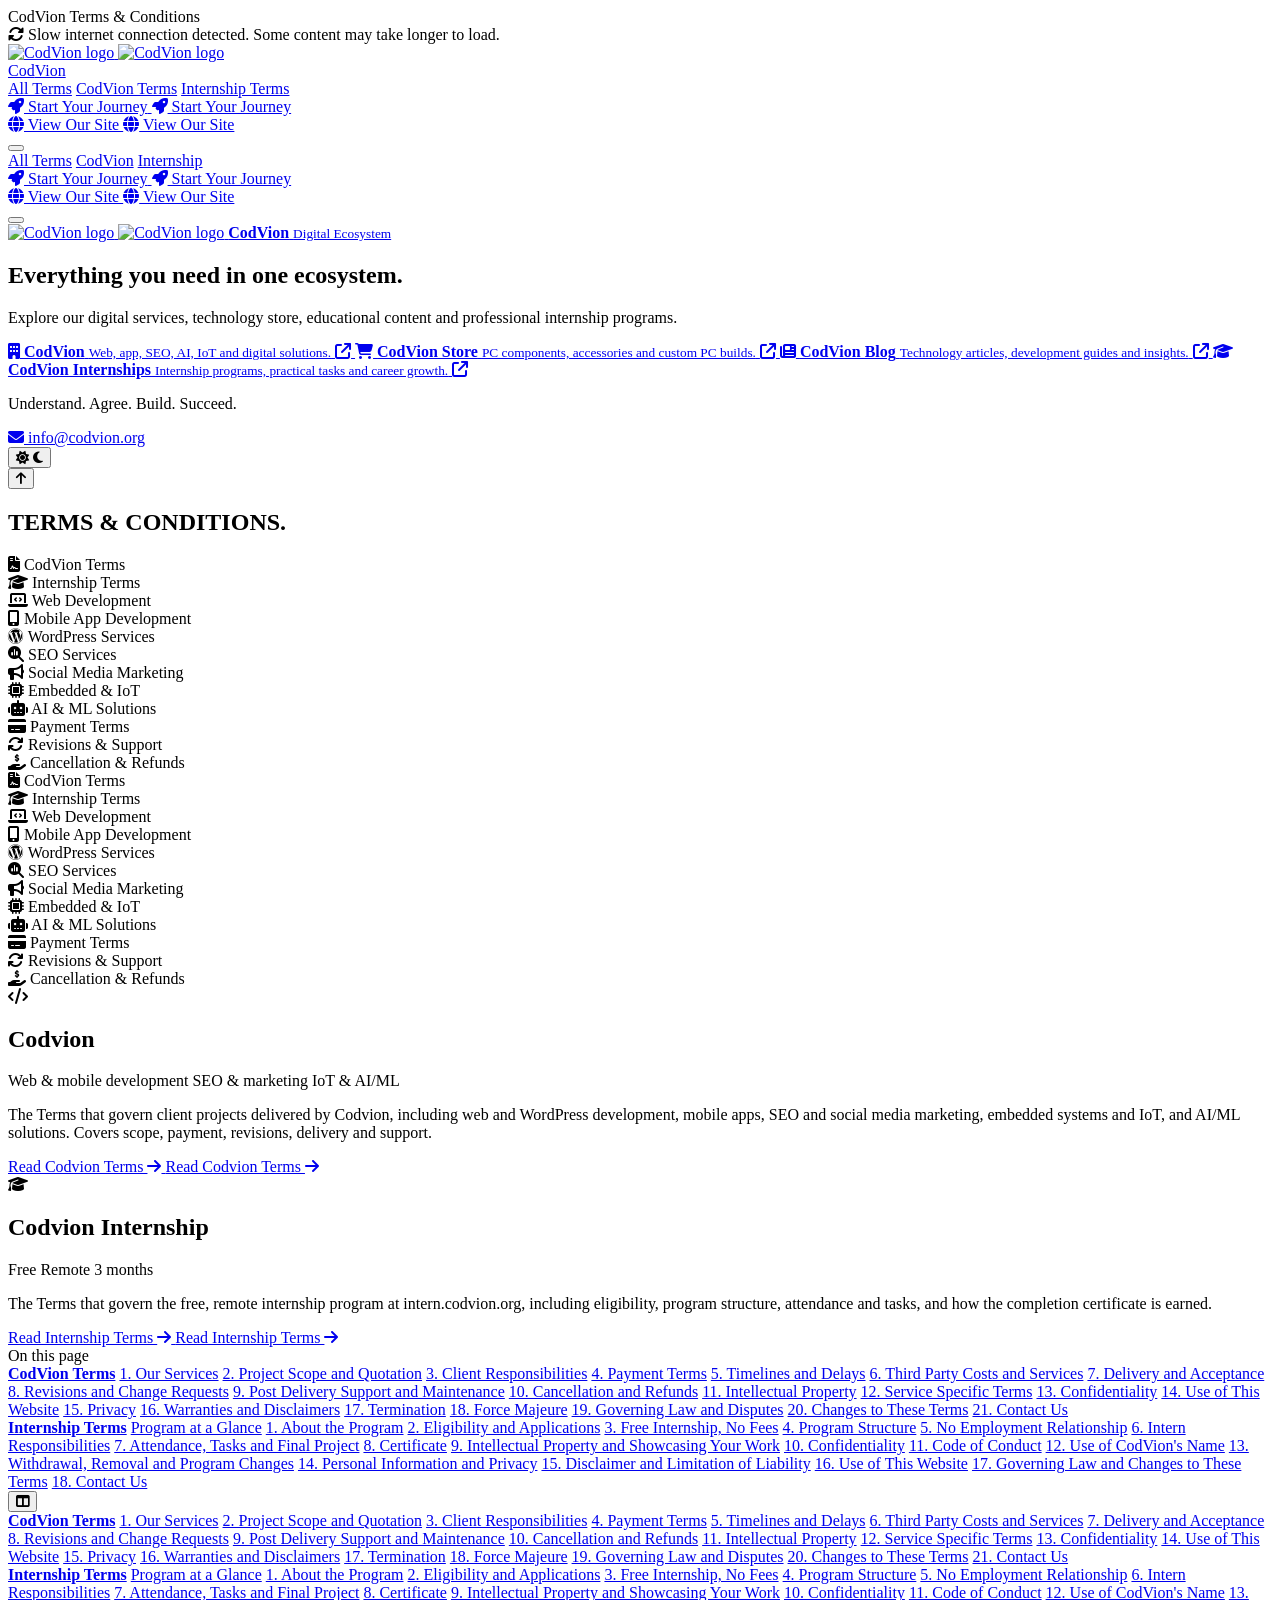
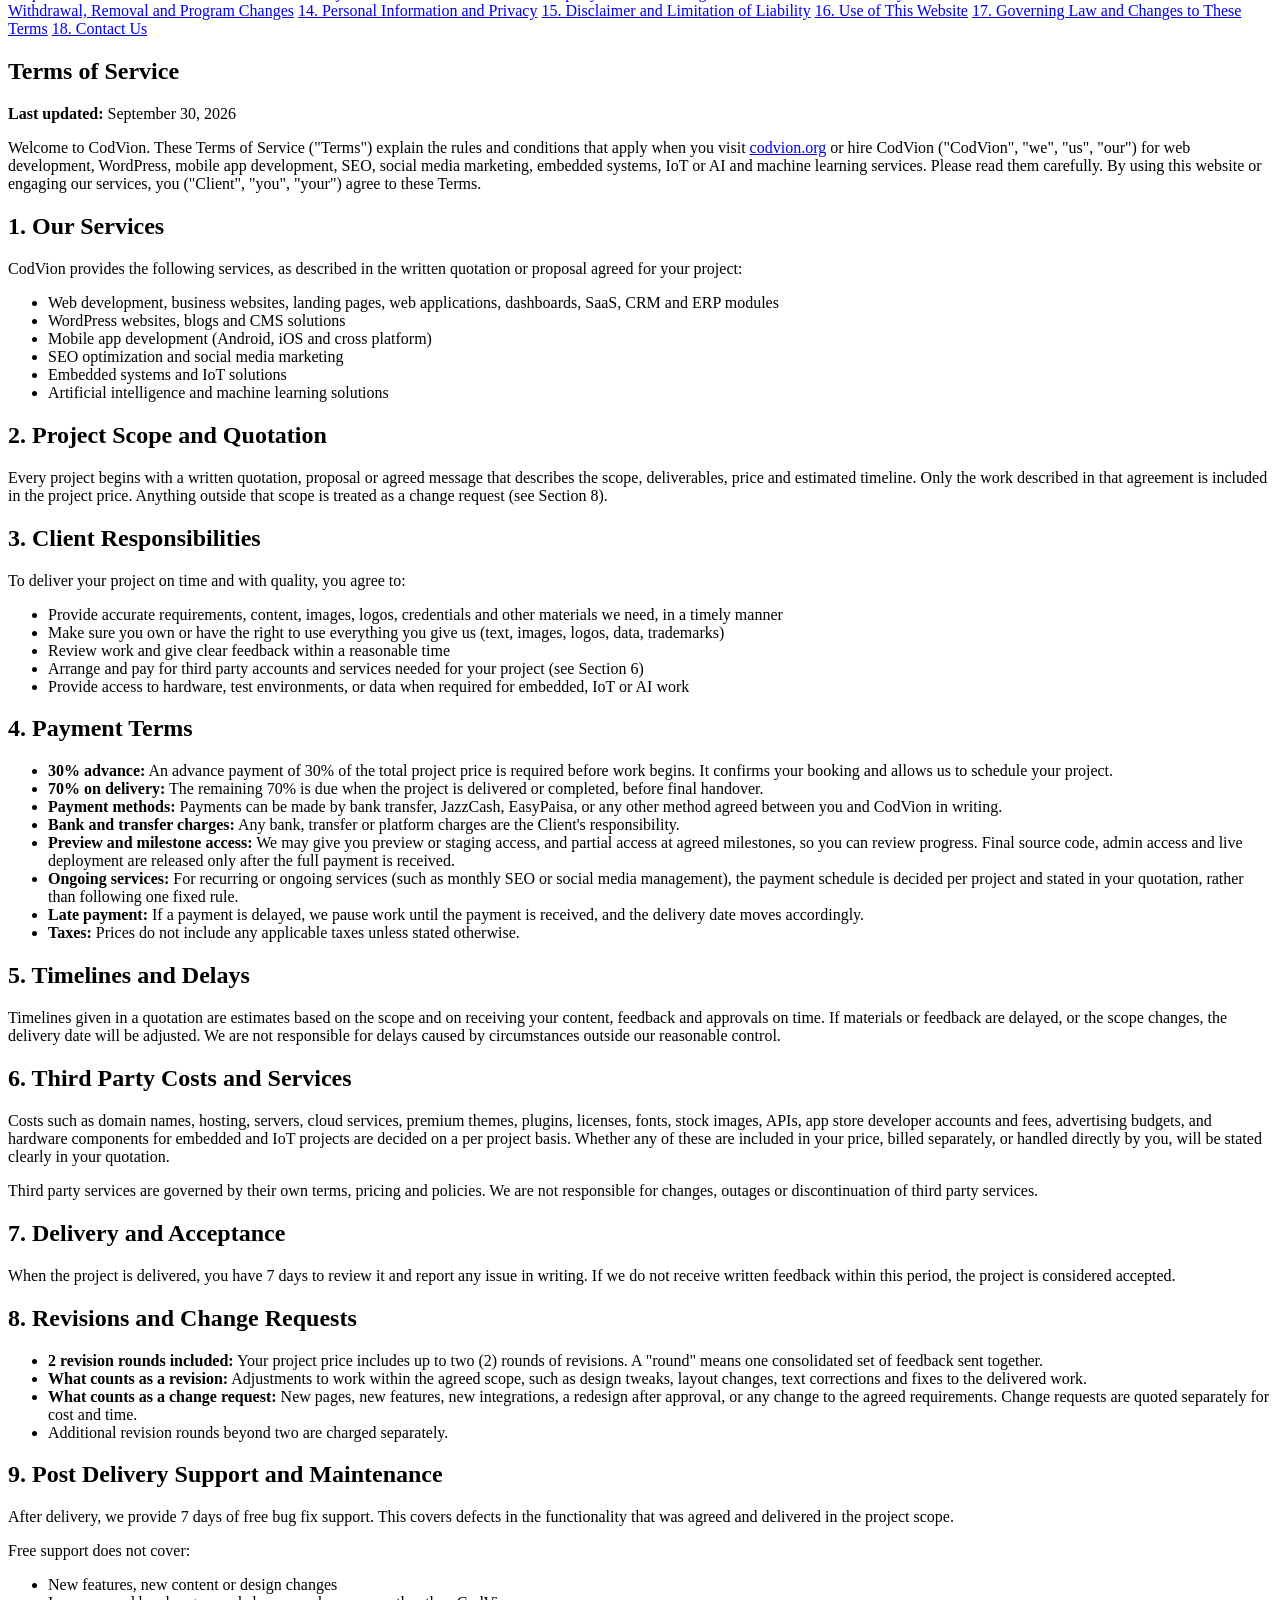
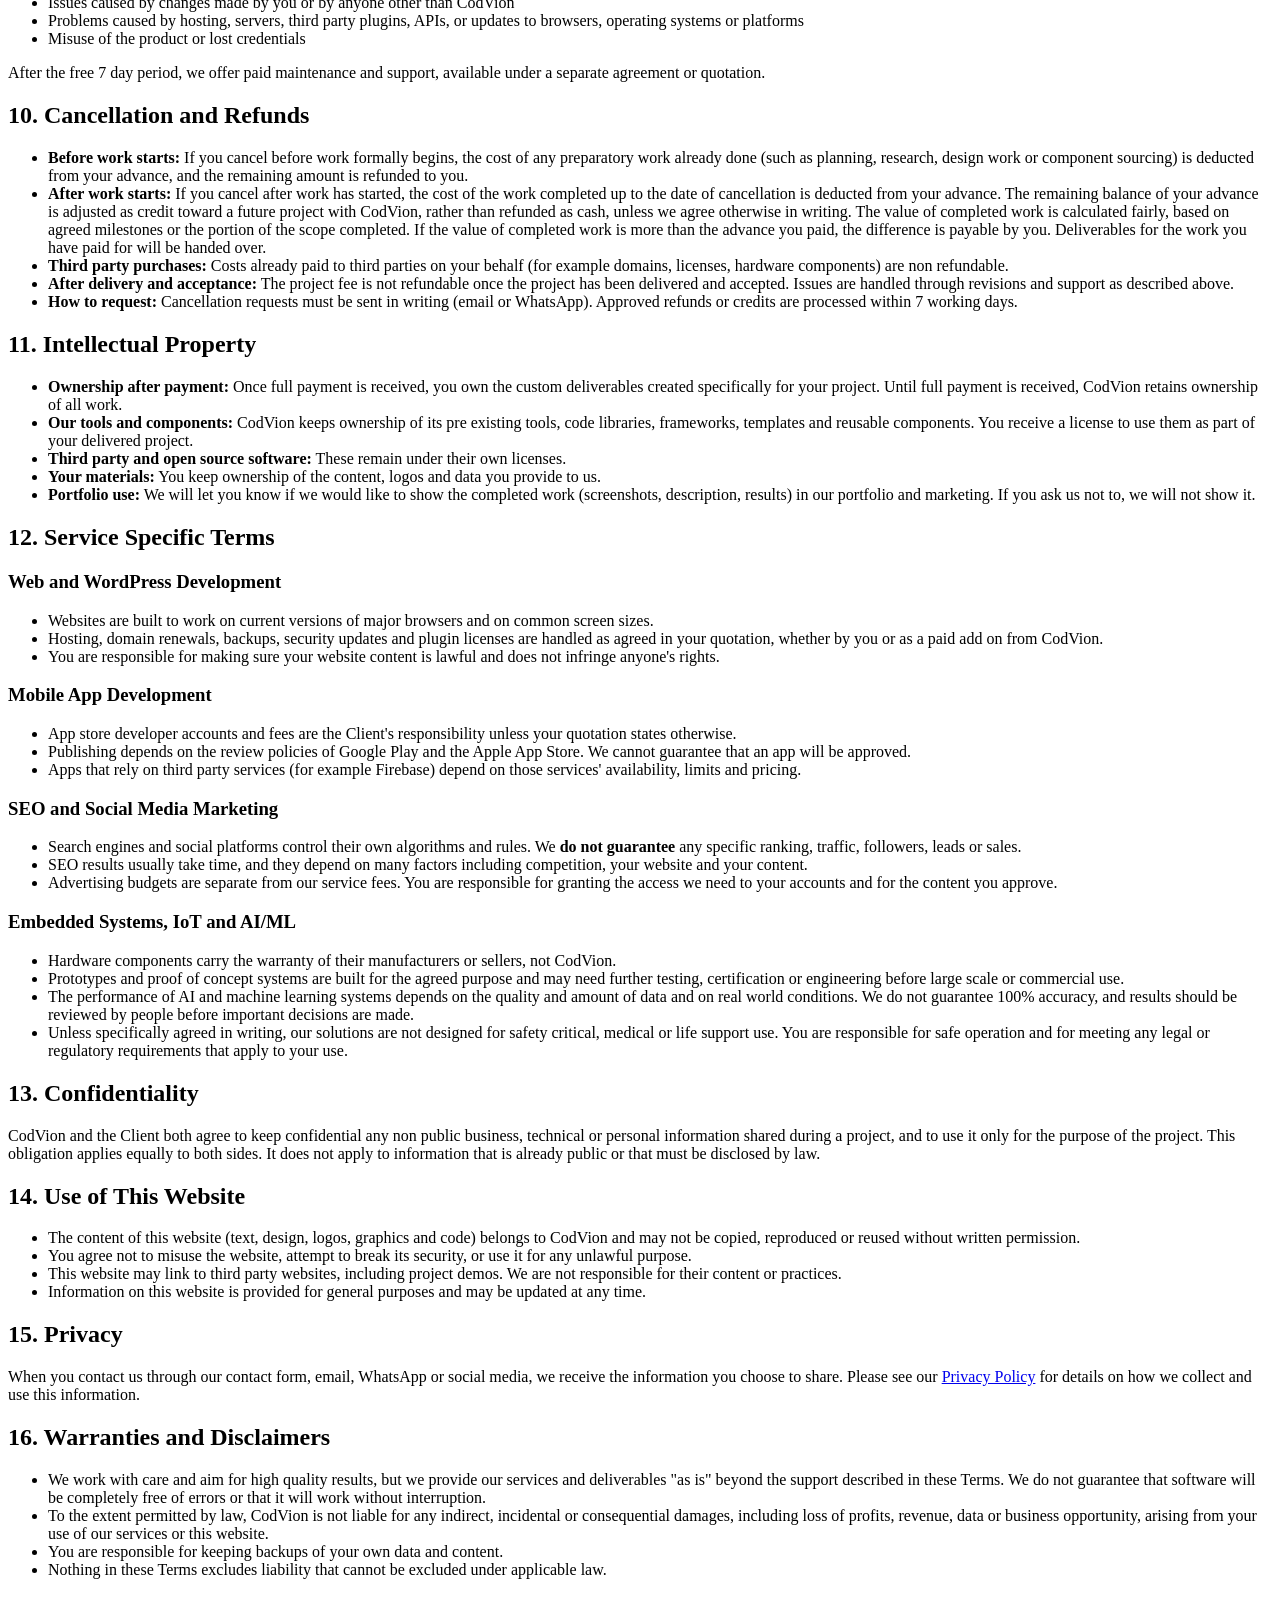
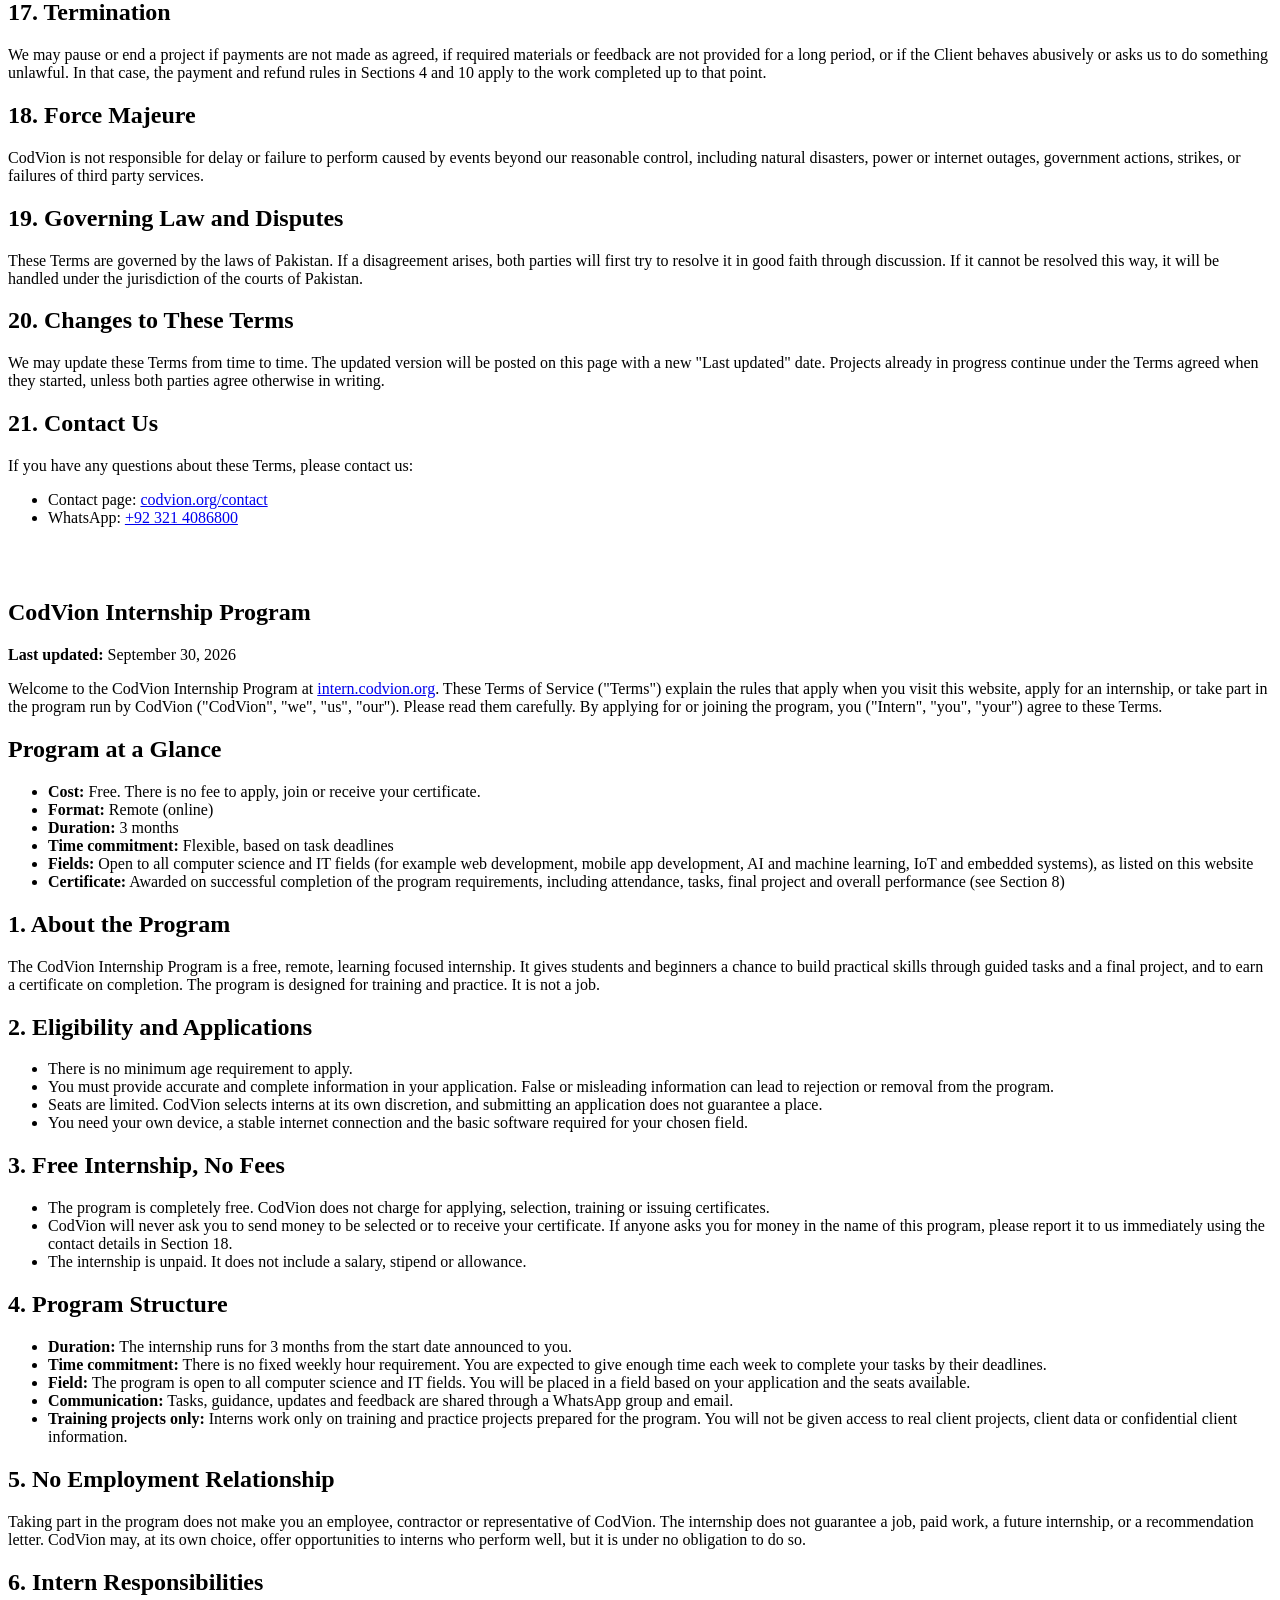
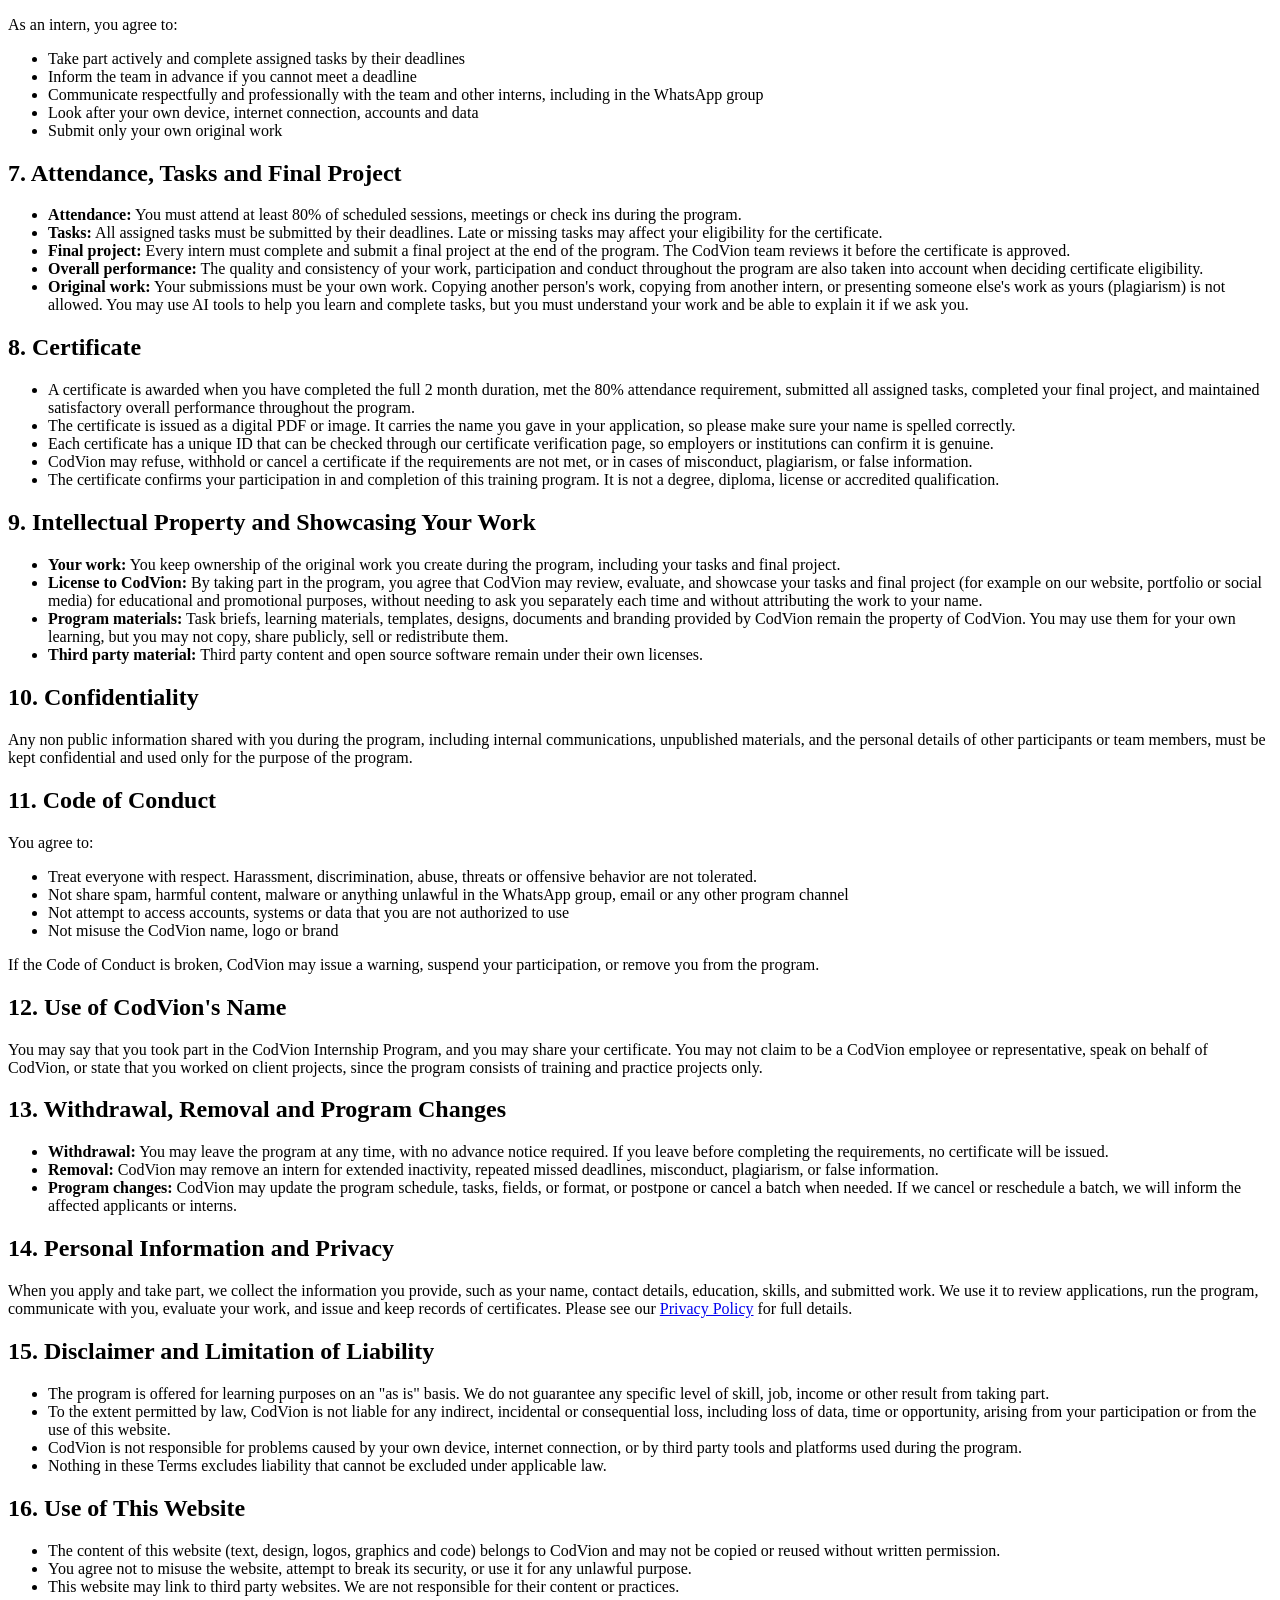
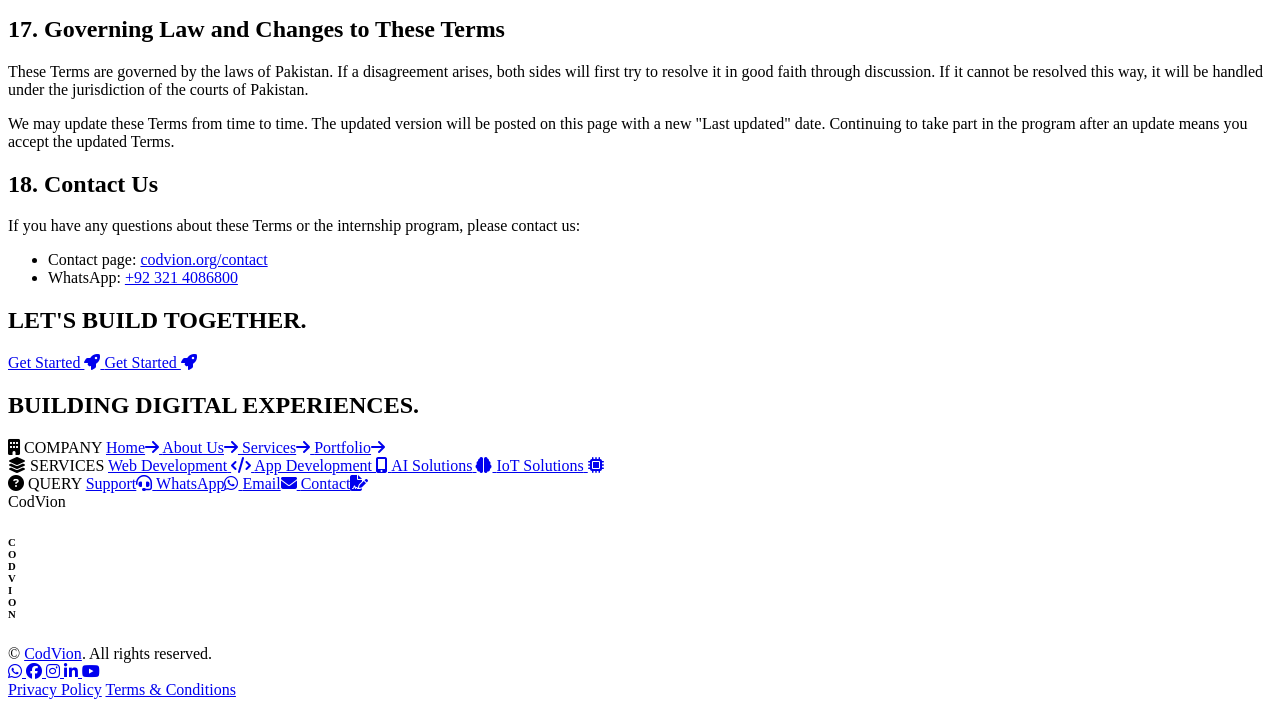
==== index.html @ d79ec302 "title change store to codvion" ====
<!DOCTYPE html>

<html lang="en" data-theme="light">

<head>
    <meta charset="UTF-8">
    <meta name="viewport" content="width=device-width, initial-scale=1.0">

    <title>Terms & Conditions | CodVion</title>
    <meta name="description"
        content="Read CodVion's official Terms & Conditions for web development, WordPress, mobile apps, SEO, AI, IoT and internship programs. Learn about payments, delivery, revisions, support, privacy and participation.">
    <meta name="robots" content="index, follow, max-image-preview:large, max-snippet:-1, max-video-preview:-1">
    <meta name="googlebot" content="index, follow, max-image-preview:large, max-snippet:-1, max-video-preview:-1">
    <meta name="author" content="CodVion">
    <meta name="application-name" content="CodVion">
    <meta name="theme-color" content="#ffffff">
    <meta name="referrer" content="strict-origin-when-cross-origin">
    <meta name="format-detection" content="telephone=no">

    <link rel="canonical" href="https://terms.codvion.org/">

    <link rel="icon" href="/favicon.ico" sizes="any">
    <link rel="icon" type="image/png" href="/favicon-96x96.png" sizes="96x96">
    <link rel="shortcut icon" href="/favicon.ico">
    <link rel="apple-touch-icon" sizes="180x180" href="/apple-touch-icon.png">
    <meta name="apple-mobile-web-app-title" content="CodVion">
    <link rel="manifest" href="/site.webmanifest">

    <link rel="preconnect" href="https://fonts.googleapis.com">
    <link rel="preconnect" href="https://fonts.gstatic.com" crossorigin>
    <link rel="preconnect" href="https://cdnjs.cloudflare.com">

    <meta property="og:type" content="website">
    <meta property="og:locale" content="en_US">
    <meta property="og:title" content="Terms & Conditions | CodVion">
    <meta property="og:description"
        content="Official CodVion Terms & Conditions covering technology services, client projects and the CodVion Internship Program.">
    <meta property="og:url" content="https://terms.codvion.org/">
    <meta property="og:site_name" content="CodVion">
    <meta property="og:image" content="https://terms.codvion.org/assets/images/preview/codvion-preview.webp">
    <meta property="og:image:type" content="image/webp">
    <meta property="og:image:width" content="1200">
    <meta property="og:image:height" content="630">
    <meta property="og:image:alt" content="CodVion Terms and Conditions">

    <meta name="twitter:card" content="summary_large_image">
    <meta name="twitter:title" content="Terms & Conditions | CodVion">
    <meta name="twitter:description"
        content="Official CodVion Terms & Conditions covering technology services, client projects and the CodVion Internship Program.">
    <meta name="twitter:image" content="https://terms.codvion.org/assets/images/preview/codvion-preview.webp">
    <meta name="twitter:image:alt" content="CodVion Terms and Conditions">
    <meta name="twitter:site" content="@CodVion">
    <meta name="twitter:creator" content="@CodVion">

    <script type="application/ld+json">
    {
        "@context": "https://schema.org",
        "@graph": [
            {
                "@type": "WebSite",
                "@id": "https://terms.codvion.org/#website",
                "name": "CodVion Terms & Conditions",
                "url": "https://terms.codvion.org/",
                "publisher": {
                    "@id": "https://codvion.org/#organization"
                }
            },
            {
                "@type": "Organization",
                "@id": "https://codvion.org/#organization",
                "name": "CodVion",
                "url": "https://codvion.org/",
                "logo": {
                    "@type": "ImageObject",
                    "url": "https://terms.codvion.org/assets/images/header/codvion_header.png"
                },
                "sameAs": [
                    "https://www.facebook.com/codvion",
                    "https://www.instagram.com/codvion/",
                    "https://www.linkedin.com/company/codvion/",
                    "https://www.youtube.com/@codvionpro"
                ]
            },
            {
                "@type": "WebPage",
                "@id": "https://terms.codvion.org/#webpage",
                "url": "https://terms.codvion.org/",
                "name": "Terms & Conditions | CodVion",
                "description": "Official CodVion Terms & Conditions for technology services and the CodVion Internship Program.",
                "inLanguage": "en",
                "isPartOf": {
                    "@id": "https://terms.codvion.org/#website"
                },
                "about": {
                    "@id": "https://codvion.org/#organization"
                },
                "publisher": {
                    "@id": "https://codvion.org/#organization"
                },
                "datePublished": "2026-09-19",
                "dateModified": "2026-09-30"
            },
            {
                "@type": "BreadcrumbList",
                "@id": "https://terms.codvion.org/#breadcrumb",
                "itemListElement": [
                    {
                        "@type": "ListItem",
                        "position": 1,
                        "name": "CodVion",
                        "item": "https://codvion.org/"
                    },
                    {
                        "@type": "ListItem",
                        "position": 2,
                        "name": "Terms & Conditions",
                        "item": "https://terms.codvion.org/"
                    }
                ]
            }
        ]
    }
    </script>

    <script async src="https://www.googletagmanager.com/gtag/js?id=G-8TTE08MCLB"></script>
    <script>
        window.dataLayer = window.dataLayer || [];
        function gtag() {
            dataLayer.push(arguments);
        }
        gtag('js', new Date());
        gtag('config', 'G-8TTE08MCLB');
    </script>

    <link rel="stylesheet" href="/assets/css/root.css">
    <link rel="stylesheet" href="/assets/css/onload.css">
    <link rel="stylesheet" href="/assets/css/toggletheme.css">
    <link rel="stylesheet" href="/assets/css/header.css">
    <link rel="stylesheet" href="/assets/css/footer.css">
    <link rel="stylesheet" href="/assets/css/index.css">
    <link rel="stylesheet" href="/assets/css/cta-build.css">
    <link rel="stylesheet" href="/assets/css/backtotop.css">
    <link rel="stylesheet" href="/assets/css/terms.css">
    <link rel="stylesheet" href="/assets/css/allterms.css">
    <link rel="stylesheet" href="/assets/css/mouse.css">
    <link rel="stylesheet" href="https://cdnjs.cloudflare.com/ajax/libs/font-awesome/6.5.0/css/all.min.css">
    <link rel="stylesheet"
        href="https://fonts.googleapis.com/css2?family=Unbounded:wght@300;400;700;900&family=DM+Sans:ital,wght@0,300;0,400;0,500;1,300&display=swap">
</head>

<body>

    <!-- Onload -->
    <div class="scene">
        <div class="scene-8bar">
            <div class="bar-sec"></div>
            <div class="bar-sec"></div>
            <div class="bar-sec"></div>
            <div class="bar-sec"></div>
            <div class="bar-sec"></div>
            <div class="bar-sec"></div>
            <div class="bar-sec"></div>
            <div class="bar-sec"></div>
        </div>
        <div class="win11-spinner" role="status" aria-label="Loading">
            <div class="dot"></div>
            <div class="dot"></div>
            <div class="dot"></div>
            <div class="dot"></div>
            <div class="dot"></div>
            <div class="dot"></div>
        </div>
        <div class="caption">
            <span>CodVion</span>
            <span>Terms & Conditions</span>
        </div>
        <div class="net-issue">
            <i class="fa-solid fa-rotate fa-spin"></i>
            <span class="net-iss">Slow internet connection detected. Some content may take longer to load.</span>
        </div>
    </div>


    <!-- Header -->
    <header data-header role="banner">
        <div class="container">
            <a href="https://codvion.org/" class="logo" aria-label="CodVion home" target="_blank">
                <div class="logo-mark">
                    <img src="/assets/images/header/codvion_header.png" alt="CodVion logo" class="logo logo-light"
                        fetchpriority="high">
                    <img src="/assets/images/header/codvion_header_dark.png" alt="CodVion logo" class="logo logo-dark"
                        fetchpriority="high">
                </div>
                <div class="logo-text">Cod<span>Vion</span></div>
            </a>

            <nav class="nav-links" aria-label="Primary navigation">
                <a href="https://terms.codvion.org/" class="active" aria-current="page">All Terms</a>
                <a href="https://terms.codvion.org/codvion">CodVion Terms</a>
                <a href="https://terms.codvion.org/internship">Internship Terms</a>
            </nav>

            <div class="header-cta">
                <a class="btn header-btn-1" href="https://codvion.org/contact" target="_blank">
                    <div class="btn-text">
                        <span class="text-main"><i class="fa-solid fa-rocket" aria-hidden="true"></i> Start Your
                            Journey</span>
                        <span class="text-ghost"><i class="fa-solid fa-rocket" aria-hidden="true"></i> Start Your
                            Journey</span>
                    </div>
                    <span class="btn-ripple" aria-hidden="true"></span>
                </a>

                <a class="btn header-btn-2" href="https://codvion.org/" target="_blank" rel="noopener noreferrer"
                    aria-label="Visit CodVion">
                    <div class="btn-text">
                        <span class="text-main">
                            <i class="fa-solid fa-globe" aria-hidden="true"></i> View Our Site
                        </span>
                        <span class="text-ghost">
                            <i class="fa-solid fa-globe" aria-hidden="true"></i> View Our Site
                        </span>
                    </div>
                    <span class="btn-ripple" aria-hidden="true"></span>
                </a>
            </div>

            <button type="button" class="menu-btn" id="menuBtn" aria-label="Open mobile navigation"
                aria-controls="mobileMenu" aria-expanded="false">
                <div class="a-sys" aria-hidden="true">
                    <div class="bars">
                        <span class="bar bar-t"></span>
                        <span class="bar bar-m"></span>
                        <span class="bar bar-b"></span>
                    </div>
                </div>
            </button>
        </div>
    </header>

    <nav class="mobile-menu" id="mobileMenu" aria-label="Mobile navigation">
        <div class="mob-menu">
            <a class="m-m-a" href="https://terms.codvion.org/" aria-current="page">All Terms</a>
            <a class="m-m-a" href="https://terms.codvion.org/codvion">CodVion</a>
            <a class="m-m-a" href="https://terms.codvion.org//internship">Internship</a>

            <a class="btn header-btn-1" href="https://codvion.org/contact" target="_blank">
                <div class="btn-text">
                    <span class="text-main"><i class="fa-solid fa-rocket" aria-hidden="true"></i> Start Your
                        Journey</span>
                    <span class="text-ghost"><i class="fa-solid fa-rocket" aria-hidden="true"></i> Start Your
                        Journey</span>
                </div>
                <span class="btn-ripple" aria-hidden="true"></span>
            </a>

            <a class="btn" href="https://codvion.org/" target="_blank" rel="noopener noreferrer"
                aria-label="Visit CodVion">
                <div class="btn-text">
                    <span class="text-main">
                        <i class="fa-solid fa-globe" aria-hidden="true"></i> View Our Site
                    </span>
                    <span class="text-ghost">
                        <i class="fa-solid fa-globe" aria-hidden="true"></i> View Our Site
                    </span>
                </div>
                <span class="btn-ripple" aria-hidden="true"></span>
            </a>
        </div>
    </nav>

    <button type="button" class="header-menu-button scroll" id="header-menu-button" aria-label="Open CodVion menu"
        aria-expanded="false" aria-controls="codvion-overlay-menu">
        <span aria-hidden="true"></span>
        <span aria-hidden="true"></span>
        <span aria-hidden="true"></span>
    </button>

    <div class="menu-overlay-backdrop" id="menu-overlay-backdrop" aria-hidden="true"></div>

    <aside class="codvion-overlay-menu" id="codvion-overlay-menu" aria-hidden="true" aria-label="CodVion ecosystem menu"
        data-lenis-prevent>

        <div class="overlay-menu-header">
            <a href="https://codvion.org/" class="overlay-brand" aria-label="CodVion home" target="_blank">
                <span class="header-logo">
                    <img src="/assets/images/header/codvion_header.png" alt="CodVion logo" class="logo-light"
                        loading="lazy">
                    <img src="/assets/images/header/codvion_header_dark.png" alt="CodVion logo" class="logo-dark"
                        loading="lazy">
                </span>
                <span>
                    <strong>CodVion</strong>
                    <small>Digital Ecosystem</small>
                </span>
            </a>
        </div>

        <div class="overlay-menu-intro">
            <h2>Everything you need in one ecosystem.</h2>
            <p>Explore our digital services, technology store, educational content and professional internship programs.
            </p>
        </div>

        <nav class="codvion-platform-links" aria-label="CodVion platforms">
            <a href="https://codvion.org/" class="platform-link" aria-label="Visit CodVion" target="_blank">
                <span class="platform-icon"><i class="fa-solid fa-building" aria-hidden="true"></i></span>
                <span class="platform-content">
                    <strong>CodVion</strong>
                    <small>Web, app, SEO, AI, IoT and digital solutions.</small>
                </span>
                <i class="fa-solid fa-arrow-up-right-from-square platform-arrow" aria-hidden="true"></i>
            </a>

            <a href="https://store.codvion.org/" class="platform-link" target="_blank" rel="noopener noreferrer"
                aria-label="Visit CodVion Store">
                <span class="platform-icon"><i class="fa-solid fa-cart-shopping" aria-hidden="true"></i></span>
                <span class="platform-content">
                    <strong>CodVion Store</strong>
                    <small>PC components, accessories and custom PC builds.</small>
                </span>
                <i class="fa-solid fa-arrow-up-right-from-square platform-arrow" aria-hidden="true"></i>
            </a>

            <a href="https://blog.codvion.org/" class="platform-link" target="_blank" rel="noopener noreferrer"
                aria-label="Visit CodVion Blog">
                <span class="platform-icon"><i class="fa-solid fa-newspaper" aria-hidden="true"></i></span>
                <span class="platform-content">
                    <strong>CodVion Blog</strong>
                    <small>Technology articles, development guides and insights.</small>
                </span>
                <i class="fa-solid fa-arrow-up-right-from-square platform-arrow" aria-hidden="true"></i>
            </a>

            <a href="https://intern.codvion.org/" class="platform-link" target="_blank" rel="noopener noreferrer"
                aria-label="Visit CodVion Internships">
                <span class="platform-icon"><i class="fa-solid fa-graduation-cap" aria-hidden="true"></i></span>
                <span class="platform-content">
                    <strong>CodVion Internships</strong>
                    <small>Internship programs, practical tasks and career growth.</small>
                </span>
                <i class="fa-solid fa-arrow-up-right-from-square platform-arrow" aria-hidden="true"></i>
            </a>
        </nav>

        <div class="overlay-menu-footer">
            <p>Understand. Agree. Build. Succeed.</p>
            <a href="mailto:info@codvion.org" aria-label="Email CodVion">
                <i class="fa-solid fa-envelope" aria-hidden="true"></i>
                info@codvion.org
            </a>
        </div>
    </aside>

    <!-- Theme Toggle -->
    <button type="button" class="theme-toggle" id="theme-toggle" aria-label="Switch to dark theme">
        <i class="fa-solid fa-sun sun-icon" aria-hidden="true"></i>
        <i class="fa-solid fa-moon moon-icon" aria-hidden="true"></i>
    </button>

    <div class="theme-stair" id="theme-stair" aria-hidden="true">
        <div class="stair-bar"></div>
        <div class="stair-bar"></div>
        <div class="stair-bar"></div>
        <div class="stair-bar"></div>
        <div class="stair-bar"></div>
        <div class="stair-bar"></div>
        <div class="stair-bar"></div>
        <div class="stair-bar"></div>
    </div>

    <!-- Back To Top -->
    <button type="button" class="back-to-top" id="backToTop" aria-label="Scroll back to top">
        <i class="fa-solid fa-arrow-up"></i>
    </button>

    <!-- Hero -->
    <section class="hero">
        <div class="hero-bg">
            <div class="hero-bg-gradient"></div>
        </div>
        <h1 class="h-title">
            <span class="h-t-line"><span class="h-t-w">TERMS</span></span>
            <span class="h-t-line"><span class="h-t-w stroke">&amp;</span></span>
            <span class="h-t-line"><span class="h-t-w">CONDITIONS.</span></span>
        </h1>
    </section>
    <div class="marquee">
        <div class="marquee-section">
            <div class="marquee-content">
                <div class="marquee-items"><i class="fas fa-file-contract"></i> CodVion Terms</div>
                <div class="marquee-items"><i class="fas fa-graduation-cap"></i> Internship Terms</div>
                <div class="marquee-items"><i class="fas fa-laptop-code"></i> Web Development</div>
                <div class="marquee-items"><i class="fas fa-mobile-screen-button"></i> Mobile App Development</div>
                <div class="marquee-items"><i class="fab fa-wordpress"></i> WordPress Services</div>
                <div class="marquee-items"><i class="fas fa-magnifying-glass-chart"></i> SEO Services</div>
                <div class="marquee-items"><i class="fas fa-bullhorn"></i> Social Media Marketing</div>
                <div class="marquee-items"><i class="fas fa-microchip"></i> Embedded & IoT</div>
                <div class="marquee-items"><i class="fas fa-robot"></i> AI & ML Solutions</div>
                <div class="marquee-items"><i class="fas fa-credit-card"></i> Payment Terms</div>
                <div class="marquee-items"><i class="fas fa-arrows-rotate"></i> Revisions & Support</div>
                <div class="marquee-items"><i class="fas fa-hand-holding-dollar"></i> Cancellation & Refunds</div>
            </div>

            <div class="marquee-content">
                <div class="marquee-items"><i class="fas fa-file-contract"></i> CodVion Terms</div>
                <div class="marquee-items"><i class="fas fa-graduation-cap"></i> Internship Terms</div>
                <div class="marquee-items"><i class="fas fa-laptop-code"></i> Web Development</div>
                <div class="marquee-items"><i class="fas fa-mobile-screen-button"></i> Mobile App Development</div>
                <div class="marquee-items"><i class="fab fa-wordpress"></i> WordPress Services</div>
                <div class="marquee-items"><i class="fas fa-magnifying-glass-chart"></i> SEO Services</div>
                <div class="marquee-items"><i class="fas fa-bullhorn"></i> Social Media Marketing</div>
                <div class="marquee-items"><i class="fas fa-microchip"></i> Embedded & IoT</div>
                <div class="marquee-items"><i class="fas fa-robot"></i> AI & ML Solutions</div>
                <div class="marquee-items"><i class="fas fa-credit-card"></i> Payment Terms</div>
                <div class="marquee-items"><i class="fas fa-arrows-rotate"></i> Revisions & Support</div>
                <div class="marquee-items"><i class="fas fa-hand-holding-dollar"></i> Cancellation & Refunds</div>
            </div>
        </div>
    </div>
    <!-- Main Content -->
    <main>

        <section class="wrap">
            <div class="hub-grid">

                <article class="hub-card hub-card--codvion">
                    <div class="hub-card-icon" aria-hidden="true">
                        <i class="fa-solid fa-code"></i>
                    </div>

                    <h2>Codvion</h2>

                    <div class="hub-card-meta">
                        <span class="chip">Web &amp; mobile development</span>
                        <span class="chip">SEO &amp; marketing</span>
                        <span class="chip">IoT &amp; AI/ML</span>
                    </div>
                    <p>
                        The Terms that govern client projects delivered by Codvion, including web and WordPress
                        development, mobile apps, SEO and social media marketing, embedded systems and IoT,
                        and AI/ML solutions. Covers scope, payment, revisions, delivery and support.
                    </p>


                    <a class="btn btn-primary" href="https://terms.codvion.org/codvion" aria-label="Read Codvion Terms">
                        <div class="btn-text">
                            <span class="text-main">
                                Read Codvion Terms
                                <i class="fa-solid fa-arrow-right" aria-hidden="true"></i>
                            </span>

                            <span class="text-ghost">
                                Read Codvion Terms
                                <i class="fa-solid fa-arrow-right" aria-hidden="true"></i>
                            </span>
                        </div>
                        <span class="btn-ripple" aria-hidden="true"></span>
                    </a>
                </article>


                <article class="hub-card hub-card--internship">
                    <div class="hub-card-icon" aria-hidden="true">
                        <i class="fa-solid fa-graduation-cap"></i>
                    </div>

                    <h2>Codvion Internship</h2>

                    <div class="hub-card-meta">
                        <span class="chip">Free</span>
                        <span class="chip">Remote</span>
                        <span class="chip">3 months</span>
                    </div>

                    <p>
                        The Terms that govern the free, remote internship program at intern.codvion.org,
                        including eligibility, program structure, attendance and tasks, and how the completion
                        certificate is earned.
                    </p>

                    <a class="btn btn-primary" href="https://terms.codvion.org/internship"
                        aria-label="Read Internship Terms">
                        <div class="btn-text">
                            <span class="text-main">
                                Read Internship Terms
                                <i class="fa-solid fa-arrow-right" aria-hidden="true"></i>
                            </span>

                            <span class="text-ghost">
                                Read Internship Terms
                                <i class="fa-solid fa-arrow-right" aria-hidden="true"></i>
                            </span>
                        </div>
                        <span class="btn-ripple" aria-hidden="true"></span>
                    </a>

                </article>

            </div>
        </section>


        <div class="terms-layout">

            <aside class="quick-access" aria-label="Quick access">
                <div class="quick-access-inner">
                    <span class="quick-access-title">On this page</span>
                    <nav class="quick-access-list" data-lenis-prevent>
                        <a href="#codvion-term" class="js-toc-link"><strong>CodVion Terms</strong></a>
                        <a href="#our-services" class="js-toc-link">1. Our Services</a>
                        <a href="#project-scope" class="js-toc-link">2. Project Scope and Quotation</a>
                        <a href="#client-duties" class="js-toc-link">3. Client Responsibilities</a>
                        <a href="#payment-terms" class="js-toc-link">4. Payment Terms</a>
                        <a href="#timelines" class="js-toc-link">5. Timelines and Delays</a>
                        <a href="#third-party" class="js-toc-link">6. Third Party Costs and Services</a>
                        <a href="#delivery" class="js-toc-link">7. Delivery and Acceptance</a>
                        <a href="#revisions" class="js-toc-link">8. Revisions and Change Requests</a>
                        <a href="#support" class="js-toc-link">9. Post Delivery Support and Maintenance</a>
                        <a href="#refunds" class="js-toc-link">10. Cancellation and Refunds</a>
                        <a href="#ip-rights" class="js-toc-link">11. Intellectual Property</a>
                        <a href="#specific-terms" class="js-toc-link">12. Service Specific Terms</a>
                        <a href="#confidentiality" class="js-toc-link">13. Confidentiality</a>
                        <a href="#website-use" class="js-toc-link">14. Use of This Website</a>
                        <a href="#privacy" class="js-toc-link">15. Privacy</a>
                        <a href="#warranties" class="js-toc-link">16. Warranties and Disclaimers</a>
                        <a href="#termination" class="js-toc-link">17. Termination</a>
                        <a href="#force-majeure" class="js-toc-link">18. Force Majeure</a>
                        <a href="#governing-law" class="js-toc-link">19. Governing Law and Disputes</a>
                        <a href="#terms-changes" class="js-toc-link">20. Changes to These Terms</a>
                        <a href="#contact-us" class="js-toc-link">21. Contact Us</a>

                        <br>

                        <a href="#internship-terms-heading" class="js-toc-link"><strong>Internship Terms</strong></a>
                        <a href="#program-glance" class="js-toc-link">Program at a Glance</a>
                        <a href="#about-program" class="js-toc-link">1. About the Program</a>
                        <a href="#eligibility" class="js-toc-link">2. Eligibility and Applications</a>
                        <a href="#free-no-fees" class="js-toc-link">3. Free Internship, No Fees</a>
                        <a href="#program-structure" class="js-toc-link">4. Program Structure</a>
                        <a href="#no-employment" class="js-toc-link">5. No Employment Relationship</a>
                        <a href="#intern-responsibilities" class="js-toc-link">6. Intern Responsibilities</a>
                        <a href="#attendance-tasks" class="js-toc-link">7. Attendance, Tasks and Final Project</a>
                        <a href="#certificate" class="js-toc-link">8. Certificate</a>
                        <a href="#intellectual-property" class="js-toc-link">9. Intellectual Property and Showcasing
                            Your
                            Work</a>
                        <a href="#confidentiality-intern" class="js-toc-link">10. Confidentiality</a>
                        <a href="#code-of-conduct" class="js-toc-link">11. Code of Conduct</a>
                        <a href="#use-of-name" class="js-toc-link">12. Use of CodVion's Name</a>
                        <a href="#withdrawal-removal" class="js-toc-link">13. Withdrawal, Removal and Program
                            Changes</a>
                        <a href="#privacy-intern" class="js-toc-link">14. Personal Information and Privacy</a>
                        <a href="#disclaimer-liability" class="js-toc-link">15. Disclaimer and Limitation of
                            Liability</a>
                        <a href="#use-of-website" class="js-toc-link">16. Use of This Website</a>
                        <a href="#governing-law-intern" class="js-toc-link">17. Governing Law and Changes to These
                            Terms</a>
                        <a href="#contact-us-intern" class="js-toc-link">18. Contact Us</a>
                    </nav>
                </div>
            </aside>

            <button class="mobile-toc-toggle" type="button" aria-expanded="false">
                <i class="fa-solid fa-table-columns"></i>
            </button>

            <div class="mobile-toc" data-lenis-prevent>
                <div class="mobile-toc-panel">
                    <a href="#codvion-term" class="js-toc-link"><strong>CodVion Terms</strong></a>
                    <a href="#our-services" class="js-toc-link">1. Our Services</a>
                    <a href="#project-scope" class="js-toc-link">2. Project Scope and Quotation</a>
                    <a href="#client-duties" class="js-toc-link">3. Client Responsibilities</a>
                    <a href="#payment-terms" class="js-toc-link">4. Payment Terms</a>
                    <a href="#timelines" class="js-toc-link">5. Timelines and Delays</a>
                    <a href="#third-party" class="js-toc-link">6. Third Party Costs and Services</a>
                    <a href="#delivery" class="js-toc-link">7. Delivery and Acceptance</a>
                    <a href="#revisions" class="js-toc-link">8. Revisions and Change Requests</a>
                    <a href="#support" class="js-toc-link">9. Post Delivery Support and Maintenance</a>
                    <a href="#refunds" class="js-toc-link">10. Cancellation and Refunds</a>
                    <a href="#ip-rights" class="js-toc-link">11. Intellectual Property</a>
                    <a href="#specific-terms" class="js-toc-link">12. Service Specific Terms</a>
                    <a href="#confidentiality" class="js-toc-link">13. Confidentiality</a>
                    <a href="#website-use" class="js-toc-link">14. Use of This Website</a>
                    <a href="#privacy" class="js-toc-link">15. Privacy</a>
                    <a href="#warranties" class="js-toc-link">16. Warranties and Disclaimers</a>
                    <a href="#termination" class="js-toc-link">17. Termination</a>
                    <a href="#force-majeure" class="js-toc-link">18. Force Majeure</a>
                    <a href="#governing-law" class="js-toc-link">19. Governing Law and Disputes</a>
                    <a href="#terms-changes" class="js-toc-link">20. Changes to These Terms</a>
                    <a href="#contact-us" class="js-toc-link">21. Contact Us</a>

                    <br>

                    <a href="#internship-terms-heading" class="js-toc-link"><strong>Internship Terms</strong></a>
                    <a href="#program-glance" class="js-toc-link">Program at a Glance</a>
                    <a href="#about-program" class="js-toc-link">1. About the Program</a>
                    <a href="#eligibility" class="js-toc-link">2. Eligibility and Applications</a>
                    <a href="#free-no-fees" class="js-toc-link">3. Free Internship, No Fees</a>
                    <a href="#program-structure" class="js-toc-link">4. Program Structure</a>
                    <a href="#no-employment" class="js-toc-link">5. No Employment Relationship</a>
                    <a href="#intern-responsibilities" class="js-toc-link">6. Intern Responsibilities</a>
                    <a href="#attendance-tasks" class="js-toc-link">7. Attendance, Tasks and Final Project</a>
                    <a href="#certificate" class="js-toc-link">8. Certificate</a>
                    <a href="#intellectual-property" class="js-toc-link">9. Intellectual Property and Showcasing Your
                        Work</a>
                    <a href="#confidentiality-intern" class="js-toc-link">10. Confidentiality</a>
                    <a href="#code-of-conduct" class="js-toc-link">11. Code of Conduct</a>
                    <a href="#use-of-name" class="js-toc-link">12. Use of CodVion's Name</a>
                    <a href="#withdrawal-removal" class="js-toc-link">13. Withdrawal, Removal and Program Changes</a>
                    <a href="#privacy-intern" class="js-toc-link">14. Personal Information and Privacy</a>
                    <a href="#disclaimer-liability" class="js-toc-link">15. Disclaimer and Limitation of Liability</a>
                    <a href="#use-of-website" class="js-toc-link">16. Use of This Website</a>
                    <a href="#governing-law-intern" class="js-toc-link">17. Governing Law and Changes to These Terms</a>
                    <a href="#contact-us-intern" class="js-toc-link">18. Contact Us</a>
                </div>
            </div>

            <article class="terms-content" id="terms-of-service">

                <div class="term-box">
                    <h1 id="codvion-term">Terms of Service</h1>
                    <p><strong>Last updated:</strong> September 30, 2026</p>
                    <p>
                        Welcome to CodVion. These Terms of Service ("Terms") explain the rules and conditions
                        that
                        apply when you visit <a href="https://codvion.org" target="_blank">codvion.org</a> or hire
                        CodVion ("CodVion",
                        "we",
                        "us", "our") for web development, WordPress, mobile app development, SEO, social media
                        marketing,
                        embedded systems, IoT or AI and machine learning services. Please read them
                        carefully.
                        By using this website or engaging our services, you ("Client", "you", "your") agree to these
                        Terms.
                    </p>
                </div>

                <div class="term-box">
                    <h2 id="our-services">1. Our Services</h2>
                    <p>CodVion provides the following services, as described in the written quotation or proposal agreed
                        for
                        your project:</p>
                    <ul>
                        <li>Web development, business websites, landing pages, web applications, dashboards, SaaS, CRM
                            and ERP
                            modules</li>
                        <li>WordPress websites, blogs and CMS solutions</li>
                        <li>Mobile app development (Android, iOS and cross platform)</li>
                        <li>SEO optimization and social media marketing</li>
                        <li>Embedded systems and IoT solutions</li>
                        <li>Artificial intelligence and machine learning solutions</li>
                    </ul>
                </div>

                <div class="term-box">
                    <h2 id="project-scope">2. Project Scope and Quotation</h2>
                    <p>
                        Every project begins with a written quotation, proposal or agreed message that describes the
                        scope,
                        deliverables, price and estimated timeline. Only the work described in that agreement
                        is
                        included in the project price. Anything outside that scope is treated as a change
                        request (see
                        Section 8).
                    </p>
                </div>

                <div class="term-box">
                    <h2 id="client-duties">3. Client Responsibilities</h2>
                    <p>To deliver your project on time and with quality, you agree to:</p>
                    <ul>
                        <li>Provide accurate requirements, content, images, logos, credentials and other materials we
                            need, in a
                            timely manner</li>
                        <li>Make sure you own or have the right to use everything you give us (text, images, logos,
                            data,
                            trademarks)</li>
                        <li>Review work and give clear feedback within a reasonable time</li>
                        <li>Arrange and pay for third party accounts and services needed for your project (see Section
                            6)</li>
                        <li>Provide access to hardware, test environments, or data when required for embedded, IoT or AI
                            work</li>
                    </ul>
                </div>

                <div class="term-box">
                    <h2 id="payment-terms">4. Payment Terms</h2>
                    <ul>
                        <li><strong>30% advance:</strong> An advance payment of 30% of the total project price is
                            required
                            before work begins. It confirms your booking and allows us to schedule your
                            project.</li>
                        <li><strong>70% on delivery:</strong> The remaining 70% is due when the project is delivered or
                            completed, before final handover.</li>
                        <li><strong>Payment methods:</strong> Payments can be made by bank transfer, JazzCash,
                            EasyPaisa, or any
                            other method agreed between you and CodVion in writing.</li>
                        <li><strong>Bank and transfer charges:</strong> Any bank, transfer or platform charges are the
                            Client's
                            responsibility.</li>
                        <li><strong>Preview and milestone access:</strong> We may give you preview or staging access,
                            and
                            partial access at agreed milestones, so you can review progress. Final source code,
                            admin
                            access and live deployment are released only after the full payment is received.
                        </li>
                        <li><strong>Ongoing services:</strong> For recurring or ongoing services (such as monthly SEO or
                            social
                            media management), the payment schedule is decided per project and stated in your quotation,
                            rather
                            than following one fixed rule.</li>
                        <li><strong>Late payment:</strong> If a payment is delayed, we pause work until the payment is
                            received,
                            and the delivery date moves accordingly.</li>
                        <li><strong>Taxes:</strong> Prices do not include any applicable taxes unless stated
                            otherwise.
                        </li>
                    </ul>
                </div>

                <div class="term-box">
                    <h2 id="timelines">5. Timelines and Delays</h2>
                    <p>
                        Timelines given in a quotation are estimates based on the scope and on receiving your content,
                        feedback
                        and approvals on time. If materials or feedback are delayed, or the scope changes, the
                        delivery
                        date will be adjusted. We are not responsible for delays caused by circumstances
                        outside our
                        reasonable control.
                    </p>
                </div>

                <div class="term-box">
                    <h2 id="third-party">6. Third Party Costs and Services</h2>
                    <p>
                        Costs such as domain names, hosting, servers, cloud services, premium themes, plugins, licenses,
                        fonts,
                        stock images, APIs, app store developer accounts and fees, advertising budgets, and hardware
                        components
                        for embedded and IoT projects are decided on a per project basis. Whether any of these
                        are
                        included in your price, billed separately, or handled directly by you, will be stated clearly in
                        your
                        quotation.
                    </p>
                    <p>
                        Third party services are governed by their own terms, pricing and policies. We are not
                        responsible for changes, outages or discontinuation of third party services.
                    </p>
                </div>

                <div class="term-box">
                    <h2 id="delivery">7. Delivery and Acceptance</h2>
                    <p>
                        When the project is delivered, you have 7 days to review it and report any issue in
                        writing. If
                        we do not receive written feedback within this period, the project is considered accepted.
                    </p>
                </div>

                <div class="term-box">
                    <h2 id="revisions">8. Revisions and Change Requests</h2>
                    <ul>
                        <li><strong>2 revision rounds included:</strong> Your project price includes up to two (2)
                            rounds of
                            revisions. A "round" means one consolidated set of feedback sent together.
                        </li>
                        <li><strong>What counts as a revision:</strong> Adjustments to work within the agreed scope,
                            such as
                            design tweaks, layout changes, text corrections and fixes to the delivered work.
                        </li>
                        <li><strong>What counts as a change request:</strong> New pages, new features, new integrations,
                            a
                            redesign after approval, or any change to the agreed requirements. Change requests
                            are
                            quoted separately for cost and time.</li>
                        <li>Additional revision rounds beyond two are charged separately.</li>
                    </ul>
                </div>

                <div class="term-box">
                    <h2 id="support">9. Post Delivery Support and Maintenance</h2>
                    <p>
                        After delivery, we provide 7 days of free bug fix support. This covers defects in the
                        functionality that was agreed and delivered in the project scope.
                    </p>
                    <p>Free support does not cover:</p>
                    <ul>
                        <li>New features, new content or design changes</li>
                        <li>Issues caused by changes made by you or by anyone other than CodVion</li>
                        <li>Problems caused by hosting, servers, third party plugins, APIs, or updates to browsers,
                            operating
                            systems or platforms</li>
                        <li>Misuse of the product or lost credentials</li>
                    </ul>
                    <p>
                        After the free 7 day period, we offer paid maintenance and support, available under a separate
                        agreement
                        or quotation.
                    </p>
                </div>

                <div class="term-box">
                    <h2 id="refunds">10. Cancellation and Refunds</h2>
                    <ul>
                        <li><strong>Before work starts:</strong> If you cancel before work formally begins, the cost of
                            any
                            preparatory work already done (such as planning, research, design work or component
                            sourcing) is
                            deducted from your advance, and the remaining amount is refunded to you.</li>
                        <li><strong>After work starts:</strong> If you cancel after work has started, the cost of the
                            work
                            completed up to the date of cancellation is deducted from your advance. The
                            remaining
                            balance of your advance is adjusted as credit toward a future project with CodVion, rather
                            than
                            refunded as cash, unless we agree otherwise in writing. The value of completed work
                            is
                            calculated fairly, based on agreed milestones or the portion of the scope completed. If the
                            value of completed work is more than the advance you paid, the difference is payable by
                            you. Deliverables for the work you have paid for will be handed over.</li>
                        <li><strong>Third party purchases:</strong> Costs already paid to third parties on your behalf
                            (for
                            example domains, licenses, hardware components) are non refundable.</li>
                        <li><strong>After delivery and acceptance:</strong> The project fee is not refundable once the
                            project
                            has been delivered and accepted. Issues are handled through revisions and support
                            as
                            described above.</li>
                        <li><strong>How to request:</strong> Cancellation requests must be sent in writing (email or
                            WhatsApp). Approved refunds or credits are processed within 7 working days.</li>
                    </ul>
                </div>

                <div class="term-box">
                    <h2 id="ip-rights">11. Intellectual Property</h2>
                    <ul>
                        <li><strong>Ownership after payment:</strong> Once full payment is received, you own the custom
                            deliverables created specifically for your project. Until full payment is received,
                            CodVion
                            retains ownership of all work.</li>
                        <li><strong>Our tools and components:</strong> CodVion keeps ownership of its pre existing
                            tools, code
                            libraries, frameworks, templates and reusable components. You receive a license to
                            use them
                            as part of your delivered project.</li>
                        <li><strong>Third party and open source software:</strong> These remain under their own
                            licenses.</li>
                        <li><strong>Your materials:</strong> You keep ownership of the content, logos and data you
                            provide to
                            us.</li>
                        <li><strong>Portfolio use:</strong> We will let you know if we would like to show the completed
                            work
                            (screenshots, description, results) in our portfolio and marketing. If you ask us
                            not to,
                            we will not show it.</li>
                    </ul>
                </div>

                <div class="term-box">
                    <h2 id="specific-terms">12. Service Specific Terms</h2>

                    <h3>Web and WordPress Development</h3>
                    <ul>
                        <li>Websites are built to work on current versions of major browsers and on common screen
                            sizes.</li>
                        <li>Hosting, domain renewals, backups, security updates and plugin licenses are handled as
                            agreed in
                            your quotation, whether by you or as a paid add on from CodVion.</li>
                        <li>You are responsible for making sure your website content is lawful and does not infringe
                            anyone's
                            rights.</li>
                    </ul>

                    <h3>Mobile App Development</h3>
                    <ul>
                        <li>App store developer accounts and fees are the Client's responsibility unless your quotation
                            states
                            otherwise.</li>
                        <li>Publishing depends on the review policies of Google Play and the Apple App Store.
                            We cannot
                            guarantee that an app will be approved.</li>
                        <li>Apps that rely on third party services (for example Firebase) depend on those services'
                            availability, limits and pricing.</li>
                    </ul>

                    <h3>SEO and Social Media Marketing</h3>
                    <ul>
                        <li>Search engines and social platforms control their own algorithms and rules. We
                            <strong>do
                                not guarantee</strong> any specific ranking, traffic, followers, leads or sales.
                        </li>
                        <li>SEO results usually take time, and they depend on many factors including competition, your
                            website
                            and your content.</li>
                        <li>Advertising budgets are separate from our service fees. You are responsible for
                            granting
                            the access we need to your accounts and for the content you approve.</li>
                    </ul>

                    <h3>Embedded Systems, IoT and AI/ML</h3>
                    <ul>
                        <li>Hardware components carry the warranty of their manufacturers or sellers, not CodVion.</li>
                        <li>Prototypes and proof of concept systems are built for the agreed purpose and may need
                            further
                            testing, certification or engineering before large scale or commercial use.</li>
                        <li>The performance of AI and machine learning systems depends on the quality and amount of data
                            and on
                            real world conditions. We do not guarantee 100% accuracy, and results should be
                            reviewed by
                            people before important decisions are made.</li>
                        <li>Unless specifically agreed in writing, our solutions are not designed for safety critical,
                            medical
                            or life support use. You are responsible for safe operation and for meeting any
                            legal or
                            regulatory requirements that apply to your use.</li>
                    </ul>
                </div>

                <div class="term-box">
                    <h2 id="confidentiality">13. Confidentiality</h2>
                    <p>
                        CodVion and the Client both agree to keep confidential any non public business, technical or
                        personal
                        information shared during a project, and to use it only for the purpose of the project.
                        This
                        obligation applies equally to both sides. It does not apply to information that is
                        already
                        public or that must be disclosed by law.
                    </p>
                </div>

                <div class="term-box">
                    <h2 id="website-use">14. Use of This Website</h2>
                    <ul>
                        <li>The content of this website (text, design, logos, graphics and code) belongs to CodVion and
                            may not
                            be copied, reproduced or reused without written permission.</li>
                        <li>You agree not to misuse the website, attempt to break its security, or use it for any
                            unlawful
                            purpose.</li>
                        <li>This website may link to third party websites, including project demos. We are not
                            responsible for their content or practices.</li>
                        <li>Information on this website is provided for general purposes and may be updated at any
                            time.</li>
                    </ul>
                </div>

                <div class="term-box">
                    <h2 id="privacy">15. Privacy</h2>
                    <p>
                        When you contact us through our contact form, email, WhatsApp or social media, we receive the
                        information you choose to share. Please see our <a href="https://privacy.codvion.org/codvion"
                            target="_blank">Privacy Policy</a> for details on how we collect
                        and use
                        this information.
                    </p>
                </div>

                <div class="term-box">
                    <h2 id="warranties">16. Warranties and Disclaimers</h2>
                    <ul>
                        <li>We work with care and aim for high quality results, but we provide our services and
                            deliverables "as
                            is" beyond the support described in these Terms. We do not guarantee that software
                            will be
                            completely free of errors or that it will work without interruption.</li>
                        <li>To the extent permitted by law, CodVion is not liable for any indirect, incidental or
                            consequential
                            damages, including loss of profits, revenue, data or business opportunity, arising from your
                            use of
                            our services or this website.</li>
                        <li>You are responsible for keeping backups of your own data and content.</li>
                        <li>Nothing in these Terms excludes liability that cannot be excluded under applicable
                            law.
                        </li>
                    </ul>
                </div>

                <div class="term-box">
                    <h2 id="termination">17. Termination</h2>
                    <p>
                        We may pause or end a project if payments are not made as agreed, if required materials or
                        feedback are
                        not provided for a long period, or if the Client behaves abusively or asks us to do something
                        unlawful. In that case, the payment and refund rules in Sections 4 and 10 apply to the
                        work
                        completed up to that point.
                    </p>
                </div>

                <div class="term-box">
                    <h2 id="force-majeure">18. Force Majeure</h2>
                    <p>
                        CodVion is not responsible for delay or failure to perform caused by events beyond our
                        reasonable
                        control, including natural disasters, power or internet outages, government actions, strikes, or
                        failures of third party services.
                    </p>
                </div>

                <div class="term-box">
                    <h2 id="governing-law">19. Governing Law and Disputes</h2>
                    <p>
                        These Terms are governed by the laws of Pakistan. If a disagreement arises, both
                        parties will
                        first try to resolve it in good faith through discussion. If it cannot be resolved this
                        way, it
                        will be handled under the jurisdiction of the courts of Pakistan.
                    </p>
                </div>

                <div class="term-box">
                    <h2 id="terms-changes">20. Changes to These Terms</h2>
                    <p>
                        We may update these Terms from time to time. The updated version will be posted on this
                        page
                        with a new "Last updated" date. Projects already in progress continue under the Terms
                        agreed
                        when they started, unless both parties agree otherwise in writing.
                    </p>
                </div>

                <div class="term-box">
                    <h2 id="contact-us">21. Contact Us</h2>
                    <p>If you have any questions about these Terms, please contact us:</p>
                    <ul>
                        <li>Contact page: <a href="https://codvion.org/contact" target="_blank">codvion.org/contact</a>
                        </li>
                        <li>WhatsApp: <a href="https://wa.me/codvion" target="_blank">+92 321 4086800</a></li>
                    </ul>
                </div>

                <br>
                <div class="hr-line"></div>
                <br>

                <div class="term-box">
                    <h1 id="internship-terms-heading">CodVion Internship Program</h1>
                    <p><strong>Last updated:</strong> September 30, 2026</p>
                    <p>
                        Welcome to the CodVion Internship Program at <a href="https://intern.codvion.org"
                            target="_blank">intern.codvion.org</a>. These Terms of Service ("Terms") explain
                        the rules
                        that apply when you visit this website, apply for an internship, or take part in the program run
                        by
                        CodVion ("CodVion", "we", "us", "our"). Please read them carefully. By
                        applying for or
                        joining the program, you ("Intern", "you", "your") agree to these Terms.
                    </p>
                </div>

                <div class="term-box">
                    <h2 id="program-glance">Program at a Glance</h2>
                    <ul>
                        <li><strong>Cost:</strong> Free. There is no fee to apply, join or receive your
                            certificate.</li>
                        <li><strong>Format:</strong> Remote (online)</li>
                        <li><strong>Duration:</strong> 3 months</li>
                        <li><strong>Time commitment:</strong> Flexible, based on task deadlines</li>
                        <li><strong>Fields:</strong> Open to all computer science and IT fields (for example web
                            development,
                            mobile app development, AI and machine learning, IoT and embedded systems), as listed on
                            this
                            website</li>
                        <li><strong>Certificate:</strong> Awarded on successful completion of the program requirements,
                            including attendance, tasks, final project and overall performance (see Section 8)
                        </li>
                    </ul>
                </div>

                <div class="term-box">
                    <h2 id="about-program">1. About the Program</h2>
                    <p>
                        The CodVion Internship Program is a free, remote, learning focused internship. It gives
                        students and beginners a chance to build practical skills through guided tasks and a final
                        project, and
                        to earn a certificate on completion. The program is designed for training and
                        practice. It is not a job.
                    </p>
                </div>

                <div class="term-box">
                    <h2 id="eligibility">2. Eligibility and Applications</h2>
                    <ul>
                        <li>There is no minimum age requirement to apply.</li>
                        <li>You must provide accurate and complete information in your application. False or
                            misleading
                            information can lead to rejection or removal from the program.</li>
                        <li>Seats are limited. CodVion selects interns at its own discretion, and submitting an
                            application does not guarantee a place.</li>
                        <li>You need your own device, a stable internet connection and the basic software required for
                            your
                            chosen field.</li>
                    </ul>
                </div>

                <div class="term-box">
                    <h2 id="free-no-fees">3. Free Internship, No Fees</h2>
                    <ul>
                        <li>The program is completely free. CodVion does not charge for applying, selection,
                            training
                            or issuing certificates.</li>
                        <li>CodVion will never ask you to send money to be selected or to receive your
                            certificate. If
                            anyone asks you for money in the name of this program, please report it to us immediately
                            using the
                            contact details in Section 18.</li>
                        <li>The internship is unpaid. It does not include a salary, stipend or allowance.</li>
                    </ul>
                </div>

                <div class="term-box">
                    <h2 id="program-structure">4. Program Structure</h2>
                    <ul>
                        <li><strong>Duration:</strong> The internship runs for 3 months from the start date announced to
                            you.</li>
                        <li><strong>Time commitment:</strong> There is no fixed weekly hour requirement. You
                            are
                            expected to give enough time each week to complete your tasks by their deadlines.
                        </li>
                        <li><strong>Field:</strong> The program is open to all computer science and IT fields.
                            You will
                            be placed in a field based on your application and the seats available.</li>
                        <li><strong>Communication:</strong> Tasks, guidance, updates and feedback are shared through a
                            WhatsApp
                            group and email.</li>
                        <li><strong>Training projects only:</strong> Interns work only on training and practice projects
                            prepared for the program. You will not be given access to real client projects,
                            client data
                            or confidential client information.</li>
                    </ul>
                </div>

                <div class="term-box">
                    <h2 id="no-employment">5. No Employment Relationship</h2>
                    <p>
                        Taking part in the program does not make you an employee, contractor or representative of
                        CodVion. The internship does not guarantee a job, paid work, a future internship, or a
                        recommendation
                        letter. CodVion may, at its own choice, offer opportunities to interns who perform
                        well, but it
                        is under no obligation to do so.
                    </p>
                </div>

                <div class="term-box">
                    <h2 id="intern-responsibilities">6. Intern Responsibilities</h2>
                    <p>As an intern, you agree to:</p>
                    <ul>
                        <li>Take part actively and complete assigned tasks by their deadlines</li>
                        <li>Inform the team in advance if you cannot meet a deadline</li>
                        <li>Communicate respectfully and professionally with the team and other interns, including in
                            the
                            WhatsApp group</li>
                        <li>Look after your own device, internet connection, accounts and data</li>
                        <li>Submit only your own original work</li>
                    </ul>
                </div>

                <div class="term-box">
                    <h2 id="attendance-tasks">7. Attendance, Tasks and Final Project</h2>
                    <ul>
                        <li><strong>Attendance:</strong> You must attend at least 80% of scheduled sessions, meetings or
                            check
                            ins during the program.</li>
                        <li><strong>Tasks:</strong> All assigned tasks must be submitted by their deadlines.
                            Late or
                            missing tasks may affect your eligibility for the certificate.</li>
                        <li><strong>Final project:</strong> Every intern must complete and submit a final project at the
                            end of
                            the program. The CodVion team reviews it before the certificate is approved.</li>
                        <li><strong>Overall performance:</strong> The quality and consistency of your work,
                            participation and
                            conduct throughout the program are also taken into account when deciding certificate
                            eligibility.</li>
                        <li><strong>Original work:</strong> Your submissions must be your own work. Copying
                            another
                            person's work, copying from another intern, or presenting someone else's work as yours
                            (plagiarism)
                            is not allowed. You may use AI tools to help you learn and complete tasks, but you
                            must
                            understand your work and be able to explain it if we ask you.</li>
                    </ul>
                </div>

                <div class="term-box">
                    <h2 id="certificate">8. Certificate</h2>
                    <ul>
                        <li>A certificate is awarded when you have completed the full 2 month duration, met the 80%
                            attendance
                            requirement, submitted all assigned tasks, completed your final project, and maintained
                            satisfactory
                            overall performance throughout the program.</li>
                        <li>The certificate is issued as a digital PDF or image. It carries the name you gave
                            in your
                            application, so please make sure your name is spelled correctly.</li>
                        <li>Each certificate has a unique ID that can be checked through our certificate verification
                            page, so
                            employers or institutions can confirm it is genuine.</li>
                        <li>CodVion may refuse, withhold or cancel a certificate if the requirements are not met, or in
                            cases of
                            misconduct, plagiarism, or false information.</li>
                        <li>The certificate confirms your participation in and completion of this training
                            program. It
                            is not a degree, diploma, license or accredited qualification.</li>
                    </ul>
                </div>

                <div class="term-box">
                    <h2 id="intellectual-property">9. Intellectual Property and Showcasing Your Work</h2>
                    <ul>
                        <li><strong>Your work:</strong> You keep ownership of the original work you create during the
                            program,
                            including your tasks and final project.</li>
                        <li><strong>License to CodVion:</strong> By taking part in the program, you agree that CodVion
                            may
                            review, evaluate, and showcase your tasks and final project (for example on our website,
                            portfolio
                            or social media) for educational and promotional purposes, without needing to ask you
                            separately
                            each time and without attributing the work to your name.</li>
                        <li><strong>Program materials:</strong> Task briefs, learning materials, templates, designs,
                            documents
                            and branding provided by CodVion remain the property of CodVion. You may use them
                            for your
                            own learning, but you may not copy, share publicly, sell or redistribute them.</li>
                        <li><strong>Third party material:</strong> Third party content and open source software remain
                            under
                            their own licenses.</li>
                    </ul>
                </div>

                <div class="term-box">
                    <h2 id="confidentiality-intern">10. Confidentiality</h2>
                    <p>
                        Any non public information shared with you during the program, including internal
                        communications,
                        unpublished materials, and the personal details of other participants or team members, must be
                        kept
                        confidential and used only for the purpose of the program.
                    </p>
                </div>

                <div class="term-box">
                    <h2 id="code-of-conduct">11. Code of Conduct</h2>
                    <p>You agree to:</p>
                    <ul>
                        <li>Treat everyone with respect. Harassment, discrimination, abuse, threats or
                            offensive
                            behavior are not tolerated.</li>
                        <li>Not share spam, harmful content, malware or anything unlawful in the WhatsApp group, email
                            or any
                            other program channel</li>
                        <li>Not attempt to access accounts, systems or data that you are not authorized to use
                        </li>
                        <li>Not misuse the CodVion name, logo or brand</li>
                    </ul>
                    <p>
                        If the Code of Conduct is broken, CodVion may issue a warning, suspend your participation, or
                        remove you
                        from the program.
                    </p>
                </div>

                <div class="term-box">
                    <h2 id="use-of-name">12. Use of CodVion's Name</h2>
                    <p>
                        You may say that you took part in the CodVion Internship Program, and you may share your
                        certificate. You may not claim to be a CodVion employee or representative, speak on
                        behalf of
                        CodVion, or state that you worked on client projects, since the program consists of training and
                        practice projects only.
                    </p>
                </div>

                <div class="term-box">
                    <h2 id="withdrawal-removal">13. Withdrawal, Removal and Program Changes</h2>
                    <ul>
                        <li><strong>Withdrawal:</strong> You may leave the program at any time, with no advance notice
                            required. If you leave before completing the requirements, no certificate will be
                            issued.</li>
                        <li><strong>Removal:</strong> CodVion may remove an intern for extended inactivity, repeated
                            missed
                            deadlines, misconduct, plagiarism, or false information.</li>
                        <li><strong>Program changes:</strong> CodVion may update the program schedule, tasks, fields, or
                            format,
                            or postpone or cancel a batch when needed. If we cancel or reschedule a batch, we
                            will
                            inform the affected applicants or interns.</li>
                    </ul>
                </div>

                <div class="term-box">
                    <h2 id="privacy-intern">14. Personal Information and Privacy</h2>
                    <p>
                        When you apply and take part, we collect the information you provide, such as your name, contact
                        details, education, skills, and submitted work. We use it to review applications, run
                        the
                        program, communicate with you, evaluate your work, and issue and keep records of
                        certificates.
                        Please see our <a href="https://privacy.codvion.org/internship" target="_blank">Privacy
                            Policy</a> for
                        full details.
                    </p>
                </div>

                <div class="term-box">
                    <h2 id="disclaimer-liability">15. Disclaimer and Limitation of Liability</h2>
                    <ul>
                        <li>The program is offered for learning purposes on an "as is" basis. We do not
                            guarantee any
                            specific level of skill, job, income or other result from taking part.</li>
                        <li>To the extent permitted by law, CodVion is not liable for any indirect, incidental or
                            consequential
                            loss, including loss of data, time or opportunity, arising from your participation or from
                            the use
                            of this website.</li>
                        <li>CodVion is not responsible for problems caused by your own device, internet connection, or
                            by third
                            party tools and platforms used during the program.</li>
                        <li>Nothing in these Terms excludes liability that cannot be excluded under applicable
                            law.
                        </li>
                    </ul>
                </div>

                <div class="term-box">
                    <h2 id="use-of-website">16. Use of This Website</h2>
                    <ul>
                        <li>The content of this website (text, design, logos, graphics and code) belongs to CodVion and
                            may not
                            be copied or reused without written permission.</li>
                        <li>You agree not to misuse the website, attempt to break its security, or use it for any
                            unlawful
                            purpose.</li>
                        <li>This website may link to third party websites. We are not responsible for their
                            content or
                            practices.</li>
                    </ul>
                </div>

                <div class="term-box">
                    <h2 id="governing-law-intern">17. Governing Law and Changes to These Terms</h2>
                    <p>
                        These Terms are governed by the laws of Pakistan. If a disagreement arises, both sides
                        will
                        first try to resolve it in good faith through discussion. If it cannot be resolved this
                        way, it
                        will be handled under the jurisdiction of the courts of Pakistan.
                    </p>
                    <p>
                        We may update these Terms from time to time. The updated version will be posted on this
                        page
                        with a new "Last updated" date. Continuing to take part in the program after an update
                        means
                        you accept the updated Terms.
                    </p>
                </div>

                <div class="term-box">
                    <h2 id="contact-us-intern">18. Contact Us</h2>
                    <p>If you have any questions about these Terms or the internship program, please contact us:</p>
                    <ul>
                        <li>Contact page: <a href="https://codvion.org/contact" target="_blank">codvion.org/contact</a>
                        </li>
                        <li>WhatsApp: <a href="https://wa.me/codvion" target="_blank">+92 321 4086800</a>
                        </li>
                    </ul>
                </div>

            </article>
        </div>

    </main>


    <section class="cta-build">
        <div class="cta-build-blob"></div>
        <div class="cta-build-blob"></div>
        <h2 class="cta-build-big">
            <span class="cta-build-line"><span class="cta-build-w">LET'S</span></span>
            <span class="cta-build-line"><span class="cta-build-w">BUILD</span></span>
            <span class="cta-build-line"><span class="cta-build-w cta-build-lime">TOGETHER.</span></span>
        </h2>
        <div class="build-cta">
            <a class="btn" role="button" href="https://codvion.org/contact" target="_blank">
                <div class="btn-text">
                    <span class="text-main">
                        Get Started <i class="fa-solid fa-rocket" aria-hidden="true"></i>
                    </span>
                    <span class="text-ghost">
                        Get Started <i class="fa-solid fa-rocket" aria-hidden="true"></i>
                    </span>

                </div>
                <span class="btn-ripple"></span>
            </a>
        </div>
    </section>

    <!-- Footer -->
    <footer class="codvion-pro-footer" role="contentinfo">
        <div class="codvion-pro-footer-glow"></div>

        <div class="codvion-pro-footer-main">
            <div class="codvion-pro-footer-intro">
                <h2>BUILDING DIGITAL <span>EXPERIENCES.</span></h2>
            </div>

            <div class="codvion-pro-footer-navigation">
                <nav class="codvion-pro-footer-nav-column" aria-label="Company Links">
                    <span class="codvion-pro-footer-nav-title">
                        <i class="fa-solid fa-building" aria-hidden="true"></i> COMPANY
                    </span>

                    <a href="https://codvion.org/" target="_blank" title="CodVion">
                        <span>Home</span><i class="fa-solid fa-arrow-right" aria-hidden="true"></i>
                    </a>

                    <a href="https://codvion.org/about" target="_blank" title="Read About Us">
                        <span>About Us</span><i class="fa-solid fa-arrow-right" aria-hidden="true"></i>
                    </a>

                    <a href="https://codvion.org/service" target="_blank" title="View Our Services">
                        <span>Services</span><i class="fa-solid fa-arrow-right" aria-hidden="true"></i>
                    </a>

                    <a href="https://codvion.org/portfolio" target="_blank" title="View Our Portfolio">
                        <span>Portfolio</span><i class="fa-solid fa-arrow-right" aria-hidden="true"></i>
                    </a>

                </nav>

                <nav class="codvion-pro-footer-nav-column" aria-label="Services Links">
                    <span class="codvion-pro-footer-nav-title">
                        <i class="fa-solid fa-layer-group" aria-hidden="true"></i> SERVICES
                    </span>

                    <a href="https://codvion.org/service#web-development" target="_blank"
                        title="Web Development Services">
                        <span>Web Development</span>
                        <i class="fa-solid fa-code" aria-hidden="true"></i>
                    </a>

                    <a href="https://codvion.org/service#app-development" target="_blank"
                        title="App Development Services">
                        <span>App Development</span>
                        <i class="fa-solid fa-mobile-screen-button" aria-hidden="true"></i>
                    </a>

                    <a href="https://codvion.org/service#ai-machine-learning" target="_blank" title="AI Solutions">
                        <span>AI Solutions</span>
                        <i class="fa-solid fa-brain" aria-hidden="true"></i>
                    </a>

                    <a href="https://codvion.org/service#iot-system" target="_blank" title="IoT Solutions">
                        <span>IoT Solutions</span>
                        <i class="fa-solid fa-microchip" aria-hidden="true"></i>
                    </a>
                </nav>

                <nav class="codvion-pro-footer-nav-column" aria-label="Support and Contact Links">
                    <span class="codvion-pro-footer-nav-title">
                        <i class="fa-solid fa-circle-question" aria-hidden="true"></i> QUERY
                    </span>

                    <a href="https://support.codvion.org" target="_blank" rel="noopener noreferrer"
                        title="Visit Support Center">
                        <span>Support</span><i class="fa-solid fa-headset" aria-hidden="true"></i>
                    </a>

                    <a href="https://wa.me/codvion" target="_blank" rel="noopener noreferrer" title="Chat on WhatsApp">
                        <span>WhatsApp</span><i class="fa-brands fa-whatsapp" aria-hidden="true"></i>
                    </a>

                    <a href="mailto:info@codvion.org" title="Send us an Email">
                        <span>Email</span><i class="fa-solid fa-envelope" aria-hidden="true"></i>
                    </a>

                    <a href="https://codvion.org/contact" target="_blank" title="Fill out Contact Form">
                        <span>Contact</span><i class="fa-solid fa-file-signature" aria-hidden="true"></i>
                    </a>
                </nav>
            </div>
        </div>

        <div class="codvion-pro-footer-brandline">
            <span class="visually-hidden">CodVion</span>

            <h6 aria-hidden="true">
                <div class="ani-foot-text"><span class="f-c-t">C</span></div>
                <div class="ani-foot-text"><span class="f-c-t">O</span></div>
                <div class="ani-foot-text"><span class="f-c-t">D</span></div>
                <div class="ani-foot-text"><span class="f-c-t">V</span></div>
                <div class="ani-foot-text"><span class="f-c-t">I</span></div>
                <div class="ani-foot-text"><span class="f-c-t">O</span></div>
                <div class="ani-foot-text"><span class="f-c-t">N</span></div>
            </h6>
        </div>

        <div class="codvion-pro-footer-bottom">
            <div class="codvion-pro-footer-copyright">
                © <span id="copyright-year"></span>
                <a href="https://codvion.org/" target="_blank" class="foot-span" title="CodVion">CodVion</a>. All
                rights reserved.
            </div>

            <div class="codvion-pro-footer-socials" aria-label="Social Media Links">
                <a href="https://wa.me/codvion" class="social-link" target="_blank" rel="noopener noreferrer"
                    aria-label="CodVion on WhatsApp">
                    <i class="fa-brands fa-whatsapp" aria-hidden="true"></i>
                </a>

                <a href="https://www.facebook.com/codvion" class="social-link" target="_blank" rel="noopener noreferrer"
                    aria-label="CodVion on Facebook">
                    <i class="fa-brands fa-facebook" aria-hidden="true"></i>
                </a>

                <a href="https://www.instagram.com/codvion/" class="social-link" target="_blank"
                    rel="noopener noreferrer" aria-label="CodVion on Instagram">
                    <i class="fa-brands fa-instagram" aria-hidden="true"></i>
                </a>

                <a href="https://www.linkedin.com/company/codvion/" class="social-link" target="_blank"
                    rel="noopener noreferrer" aria-label="CodVion on LinkedIn">
                    <i class="fa-brands fa-linkedin-in" aria-hidden="true"></i>
                </a>

                <a href="https://www.youtube.com/@codvionpro" class="social-link" target="_blank"
                    rel="noopener noreferrer" aria-label="CodVion on YouTube">
                    <i class="fa-brands fa-youtube" aria-hidden="true"></i>
                </a>
            </div>

            <div class="codvion-pro-footer-legal">
                <a href="https://privacy.codvion.org/" target="_blank" rel="noopener noreferrer"
                    title="Read Privacy Policy">Privacy Policy</a>

                <span></span>

                <a href="https://terms.codvion.org/" rel="noopener noreferrer" title="Read Terms of Service">Terms &
                    Conditions</a>
            </div>
        </div>
    </footer>
    <script src="https://cdn.jsdelivr.net/npm/gsap@3.13.0/dist/gsap.min.js"></script>
    <script src="https://cdn.jsdelivr.net/npm/gsap@3.13.0/dist/ScrollTrigger.min.js"></script>
    <script src="https://cdn.jsdelivr.net/npm/lenis@1.3.11/dist/lenis.min.js"></script>
    <script src="/assets/js/onload.js"></script>
    <script src="/assets/js/main.js"></script>
    <script src="/assets/js/header.js"></script>
    <script src="/assets/js/themetoggle.js"></script>
    <script src="/assets/js/footer.js"></script>
    <script src="/assets/js/cta-build.js"></script>
    <script src="/assets/js/backtotop.js"></script>
    <script src="/assets/js/terms.js"></script>
    <script src="/assets/js/mouse.js"></script>
</body>

</html>
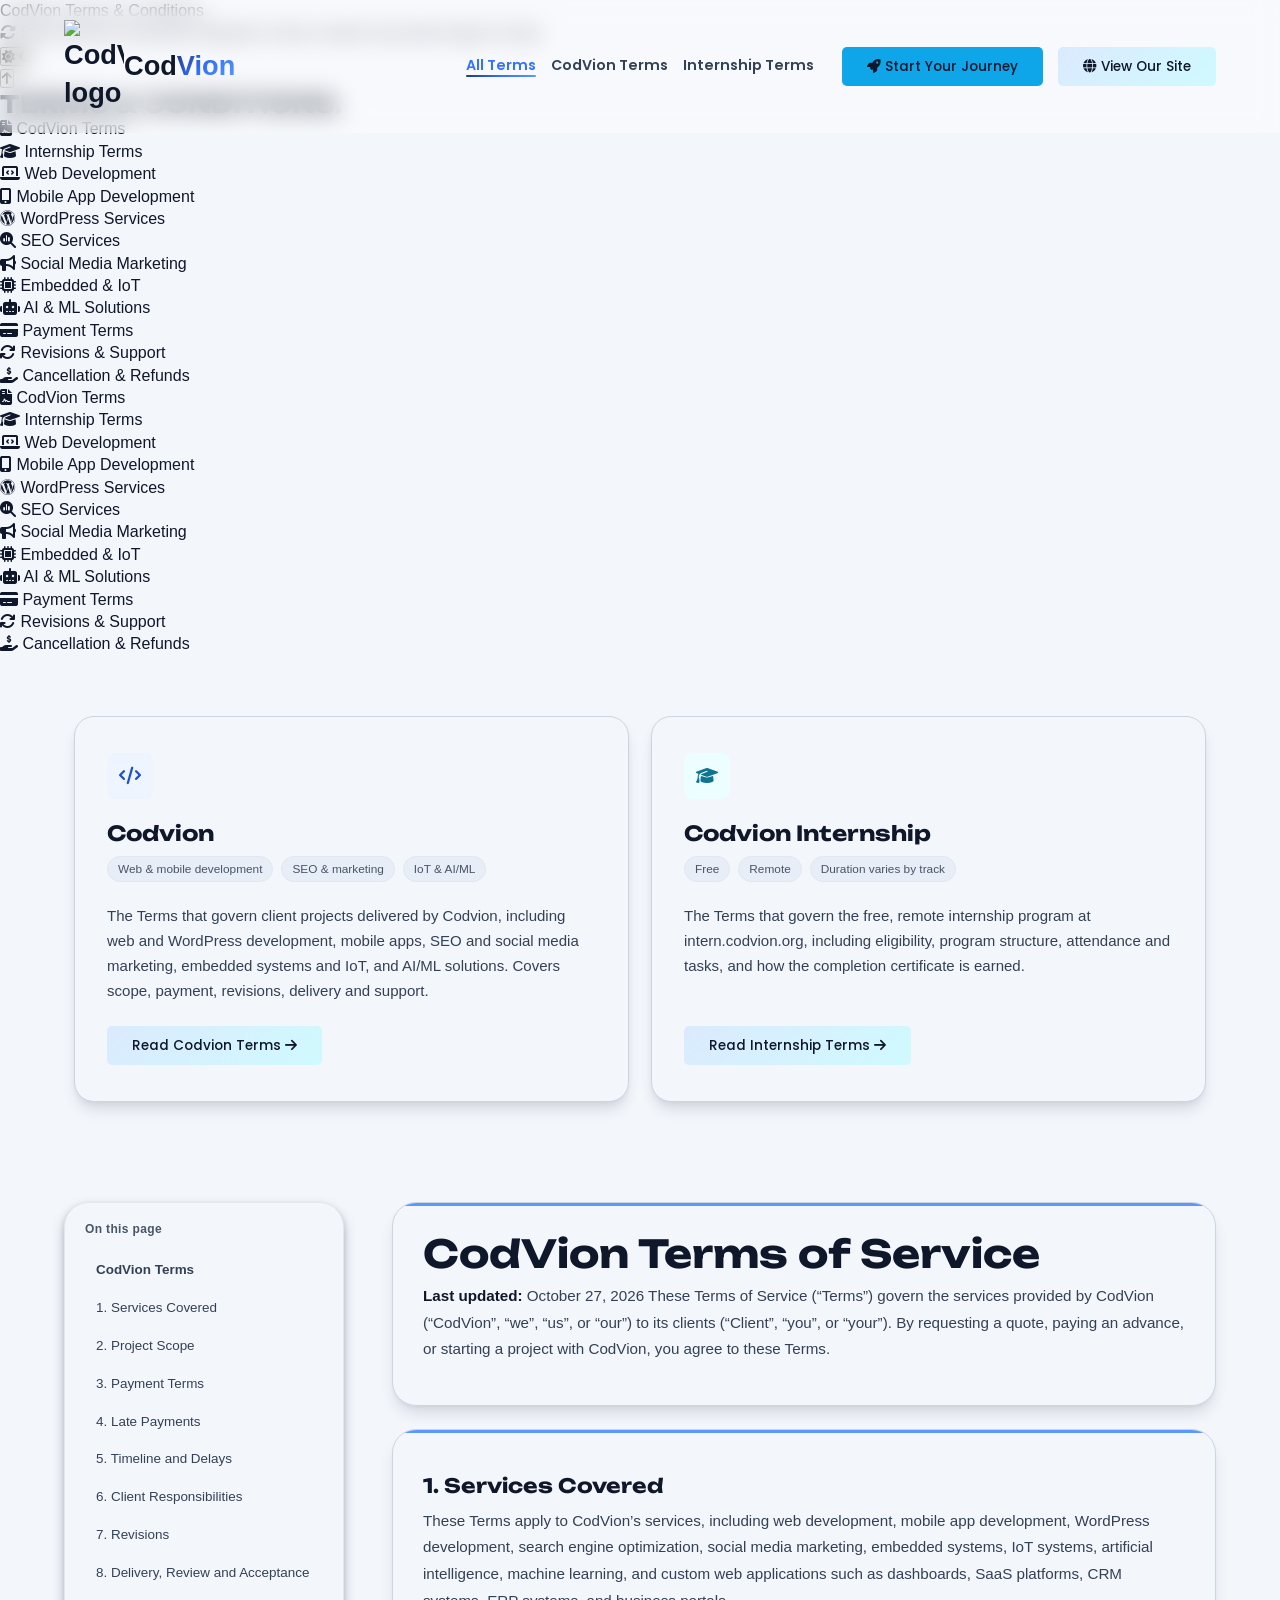
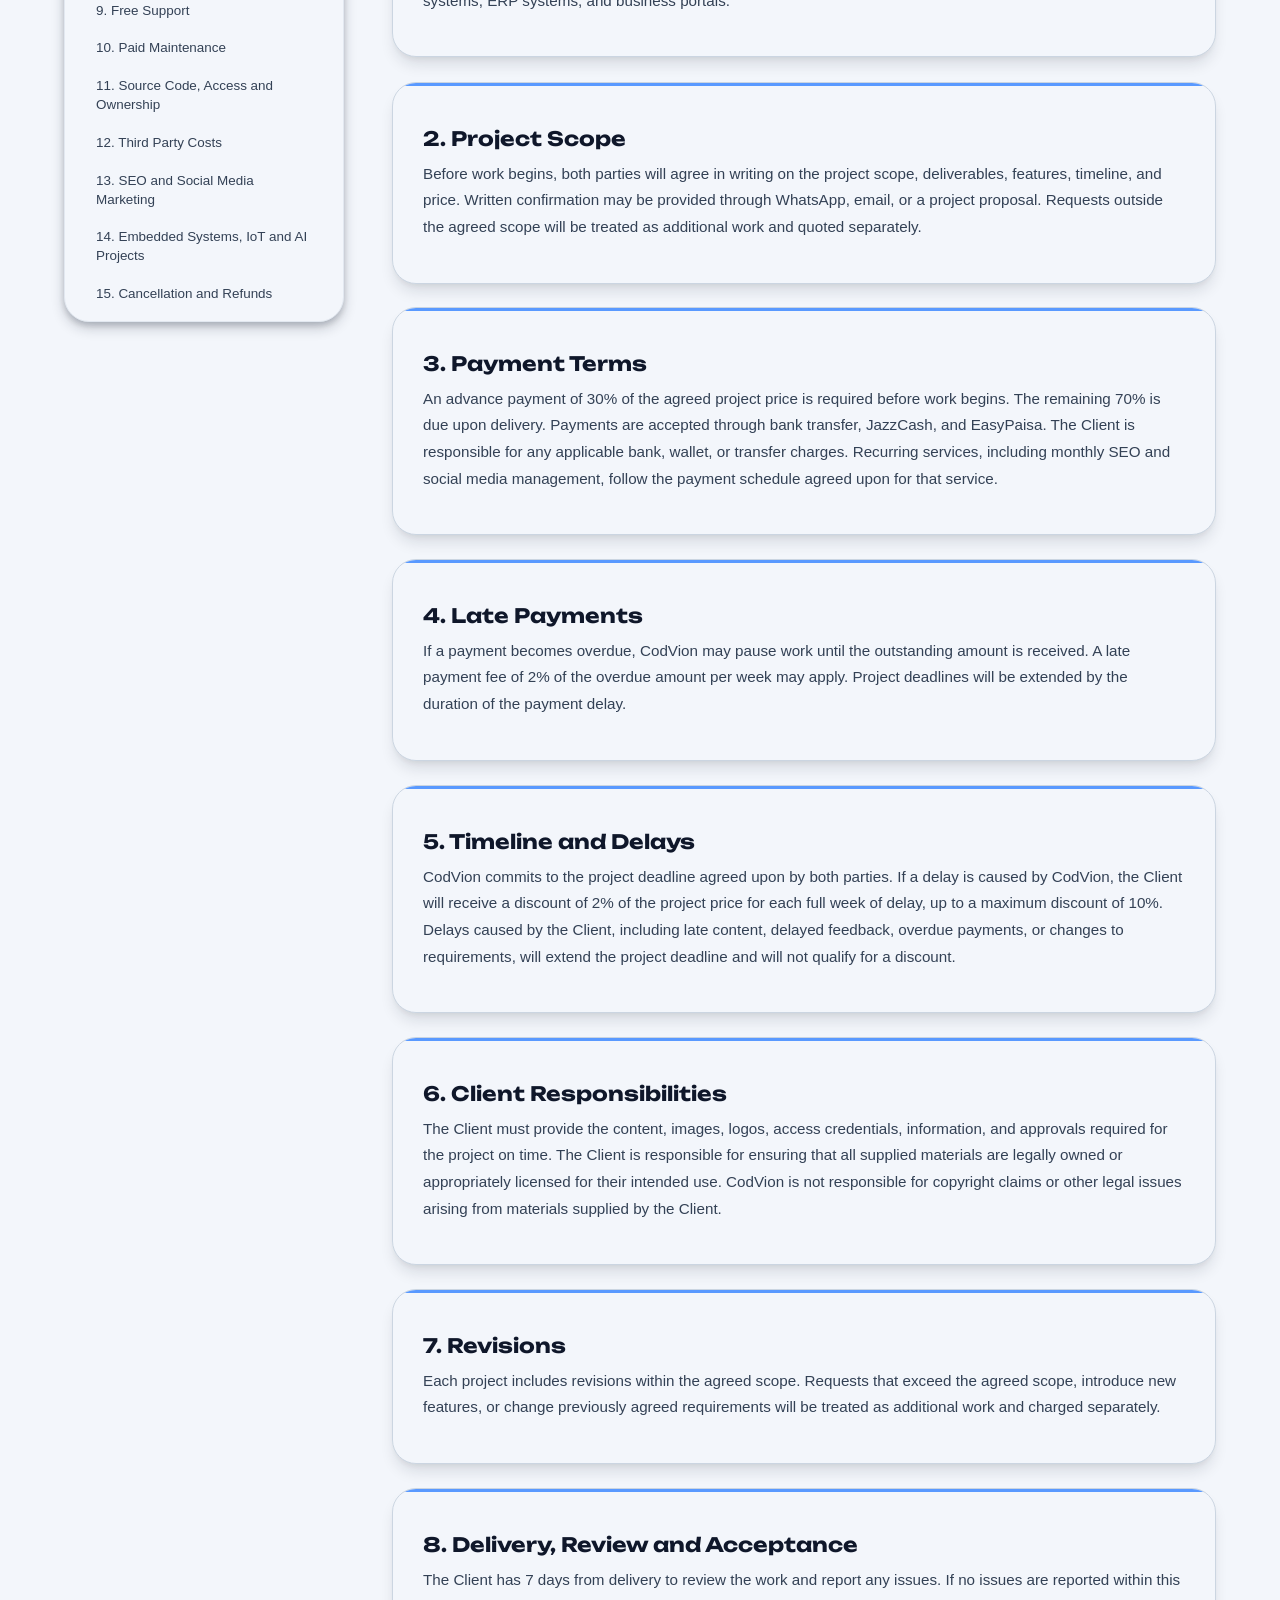
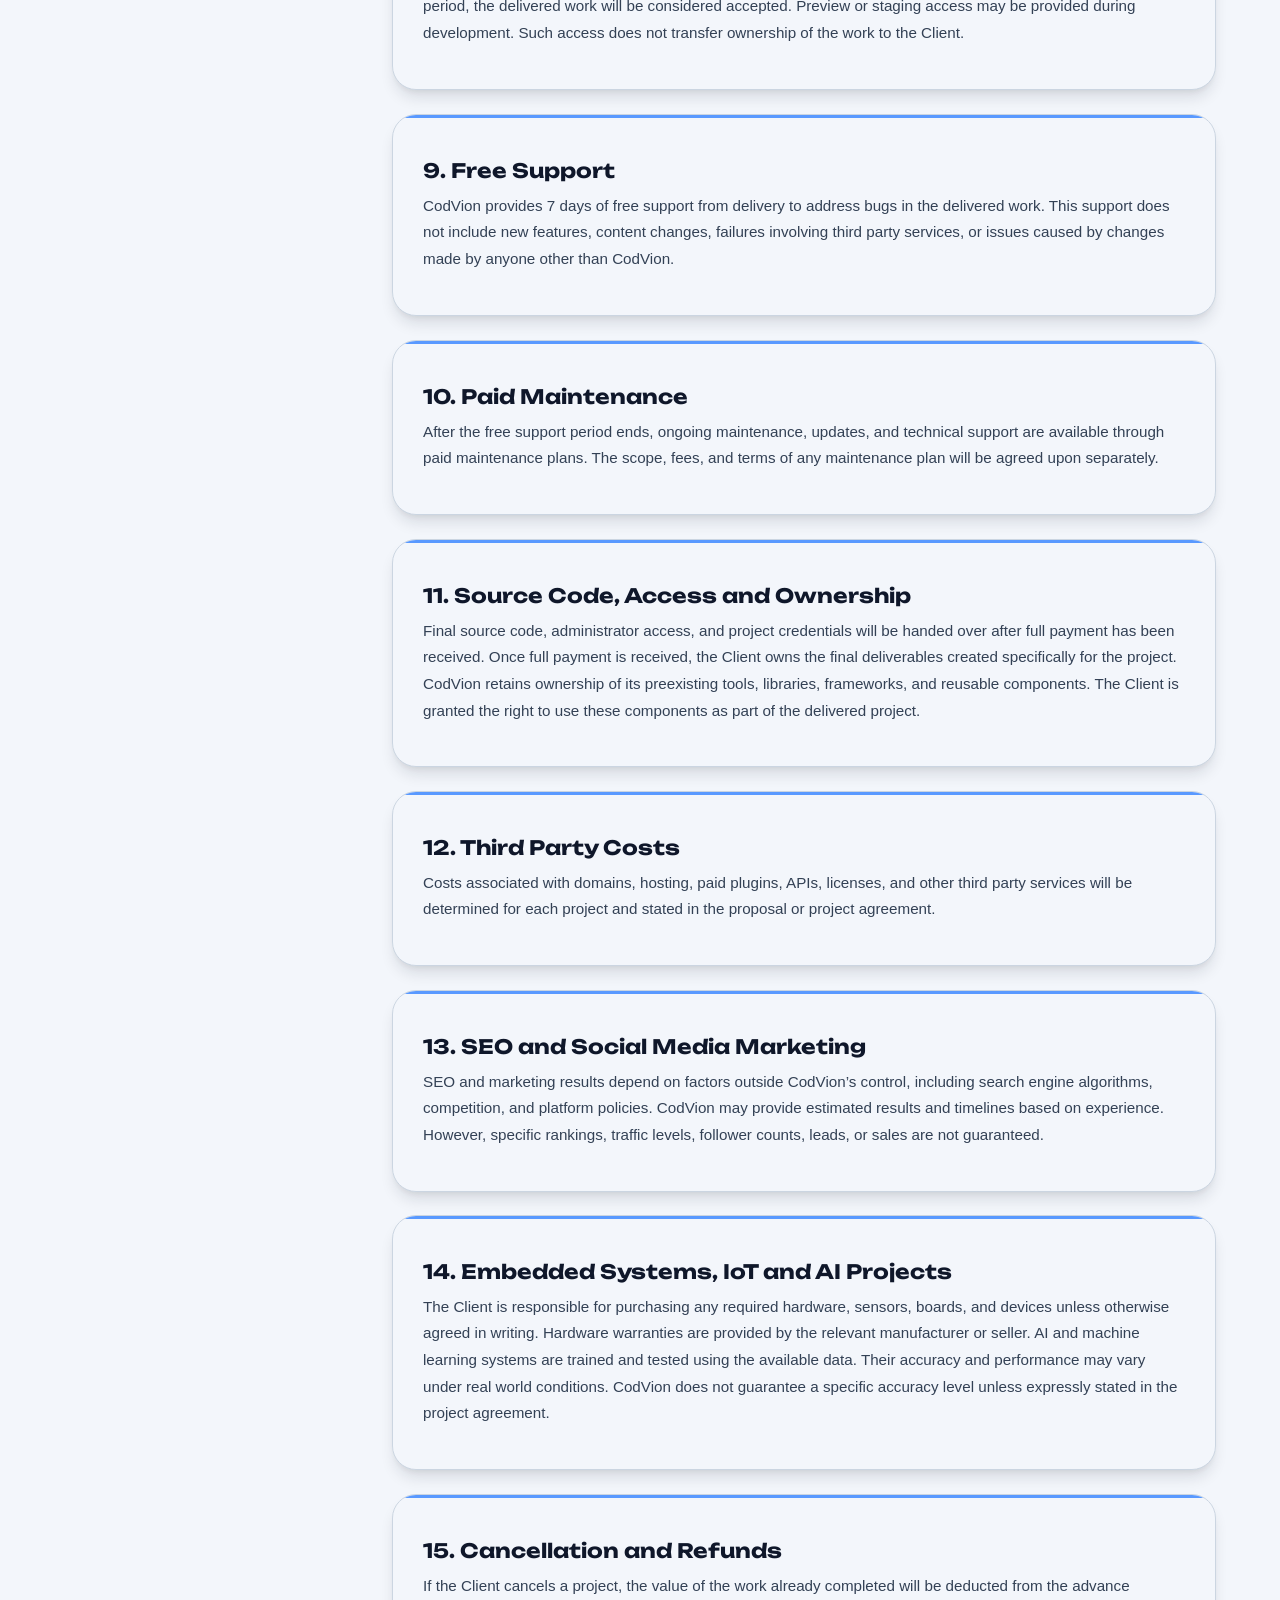
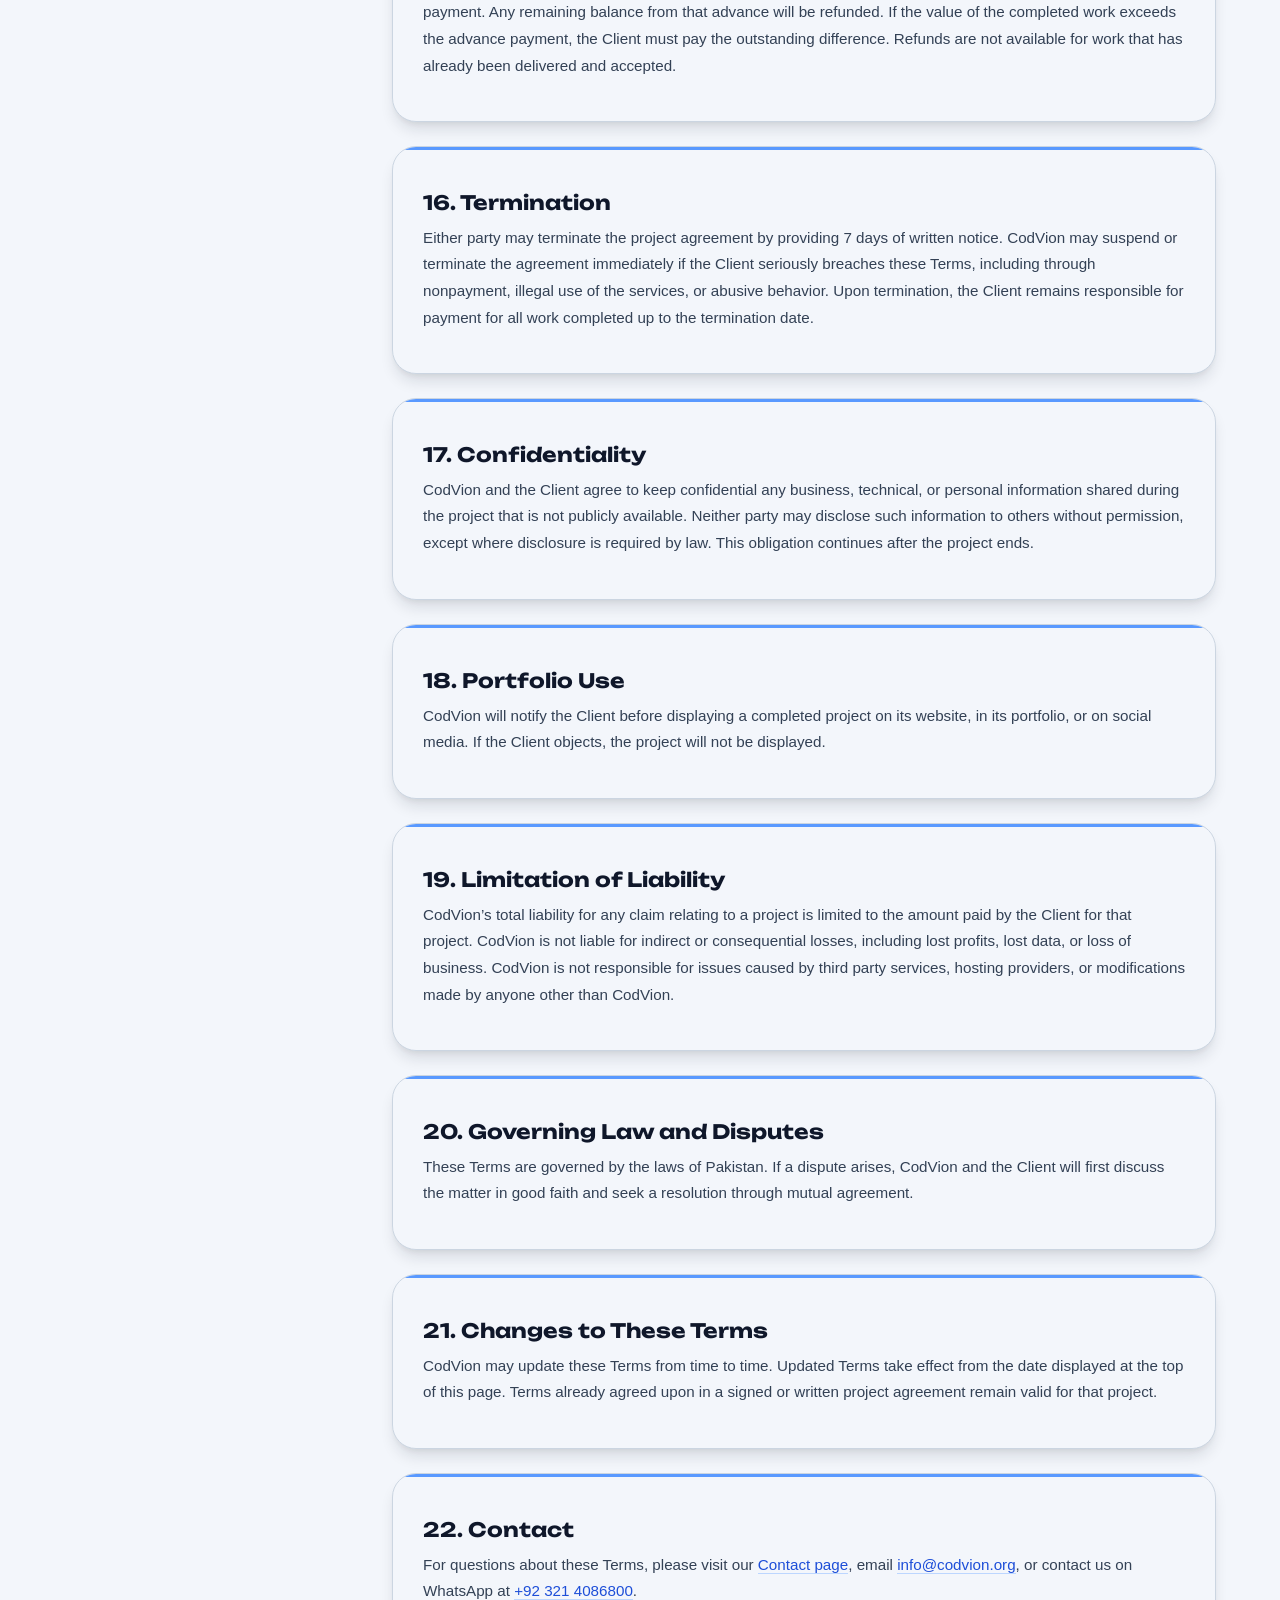
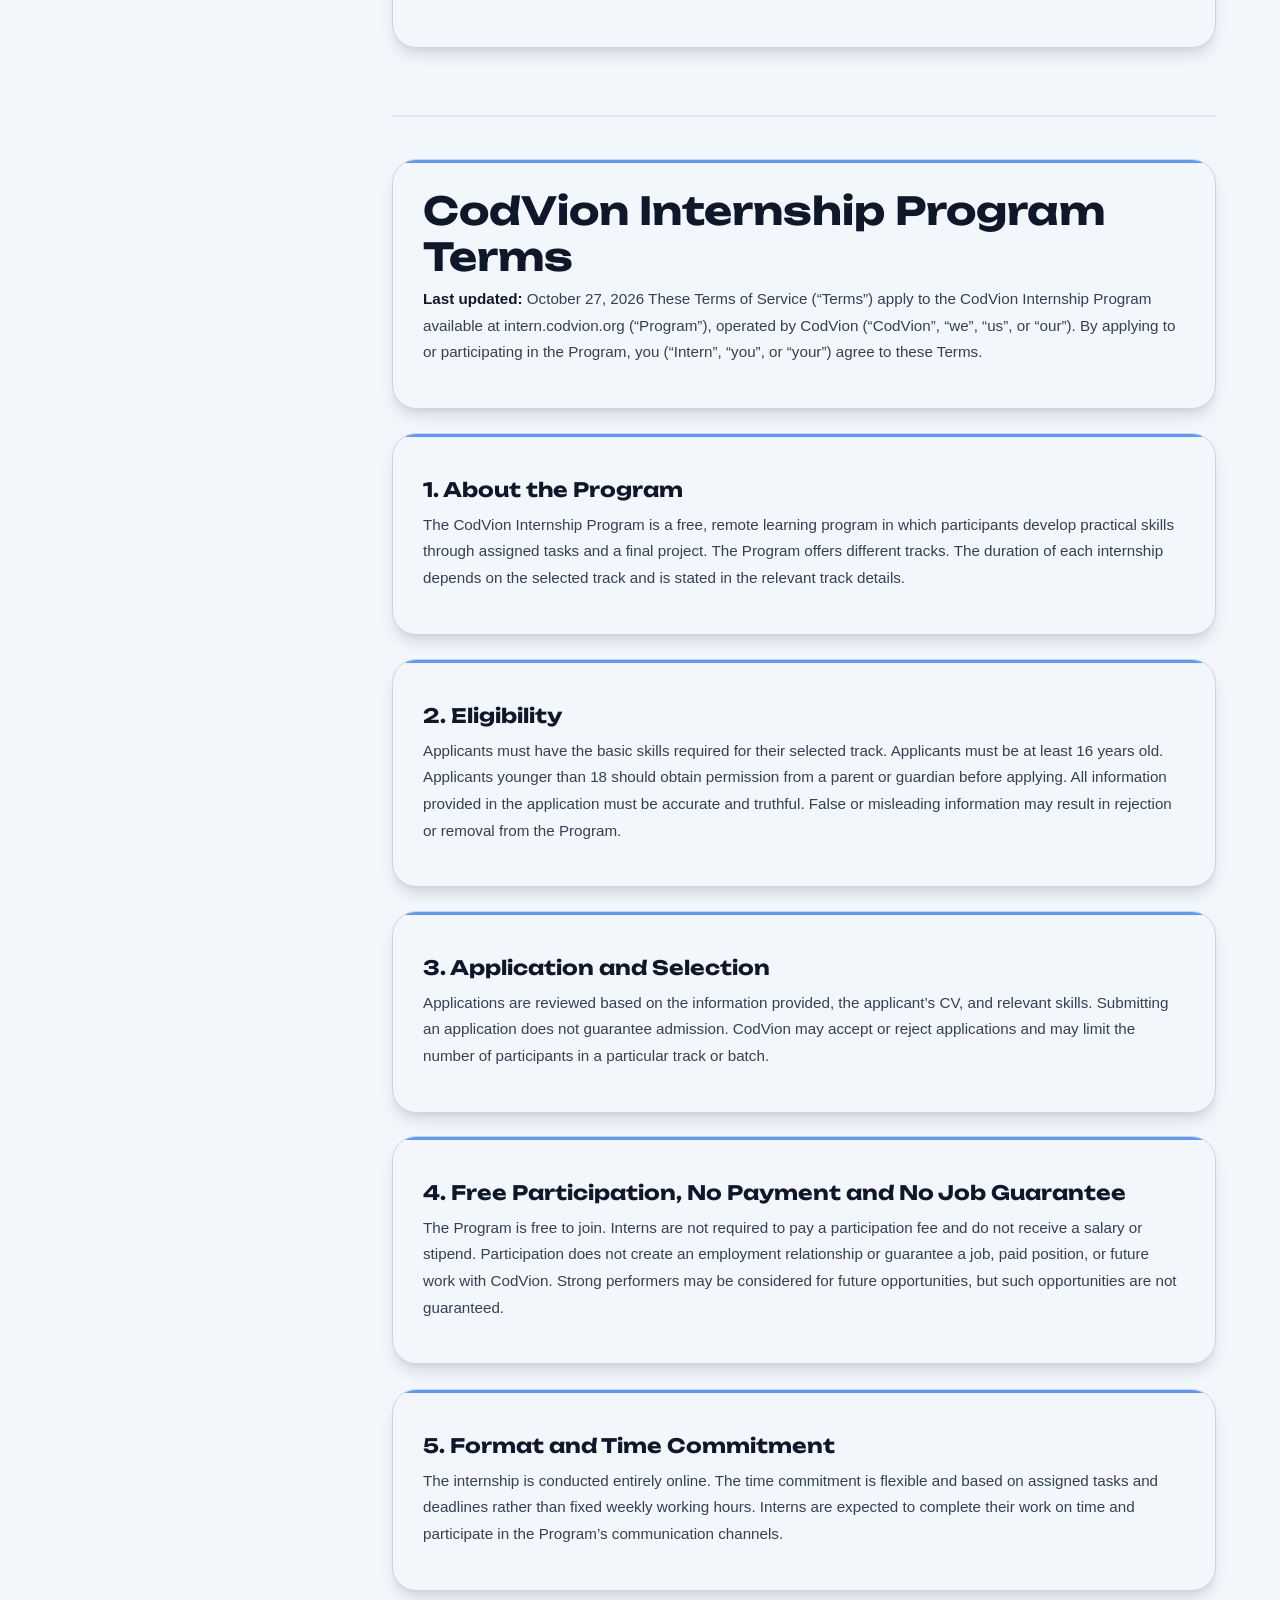
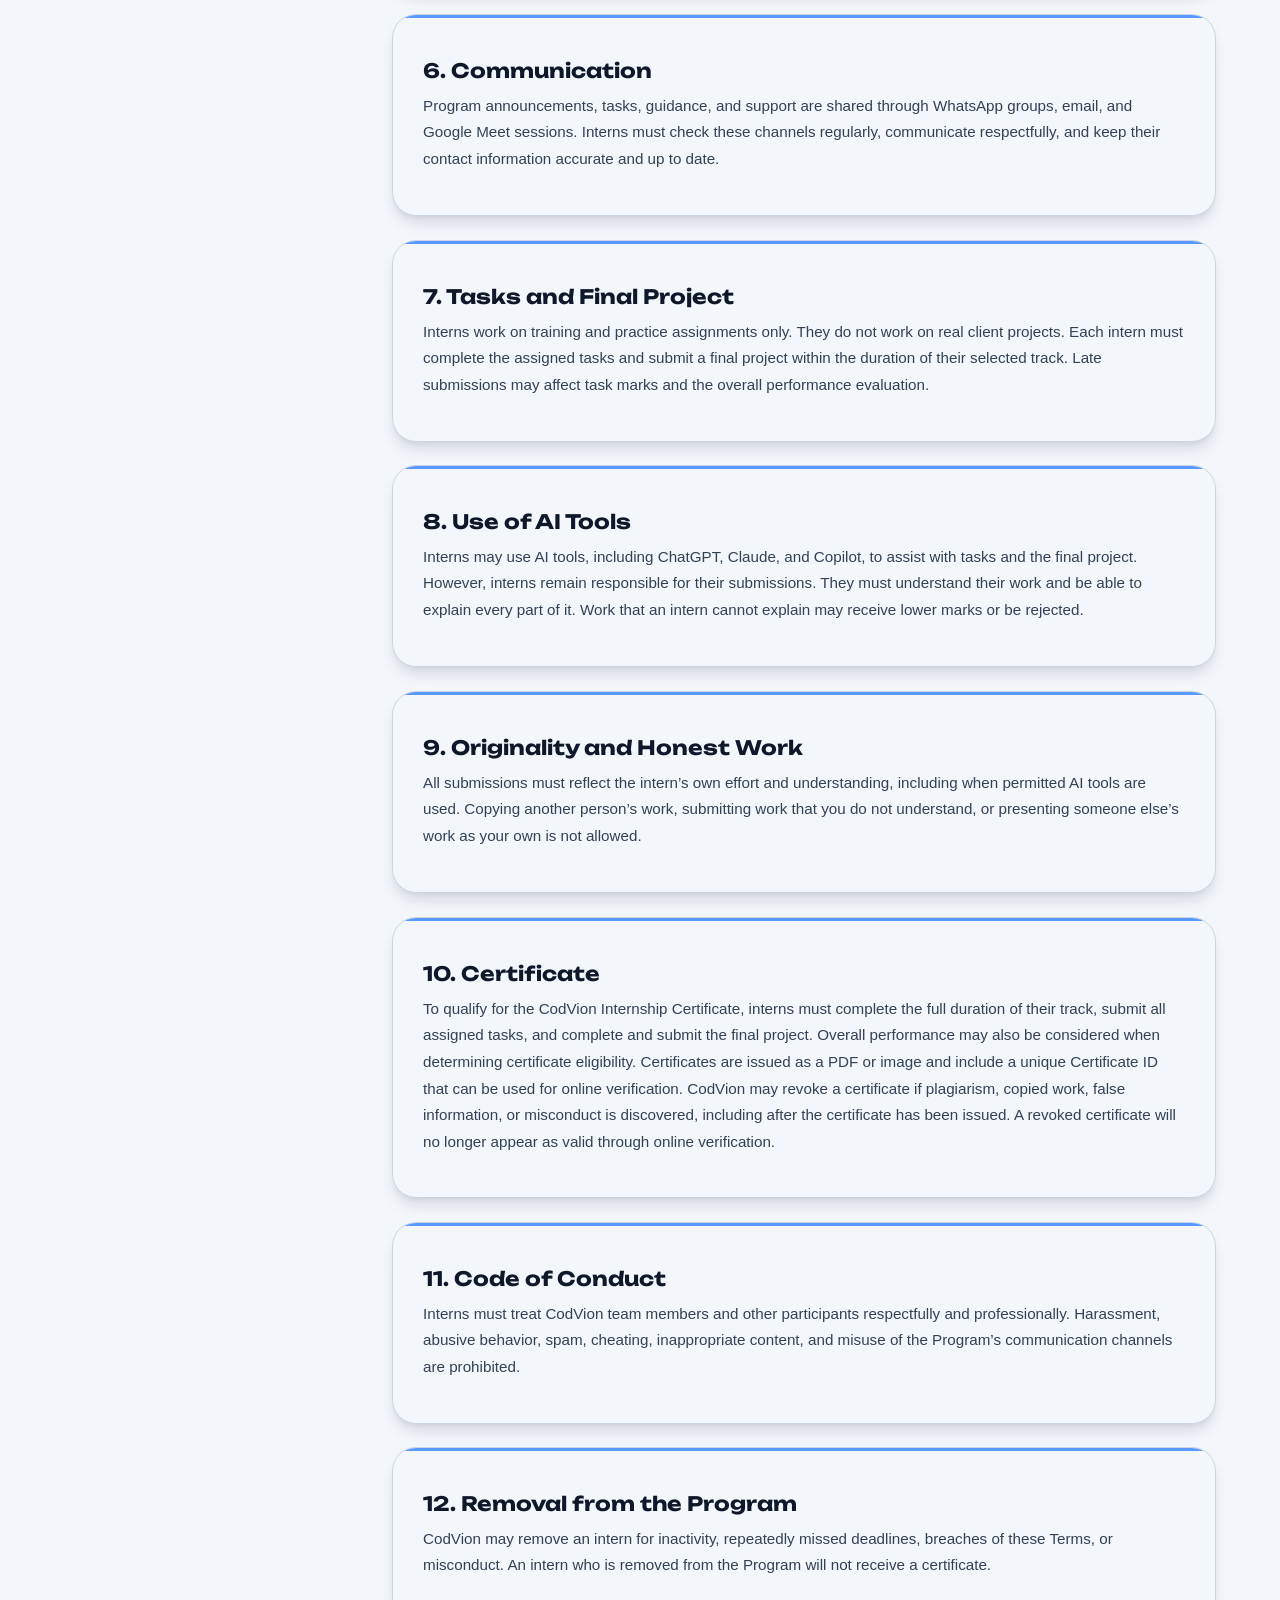
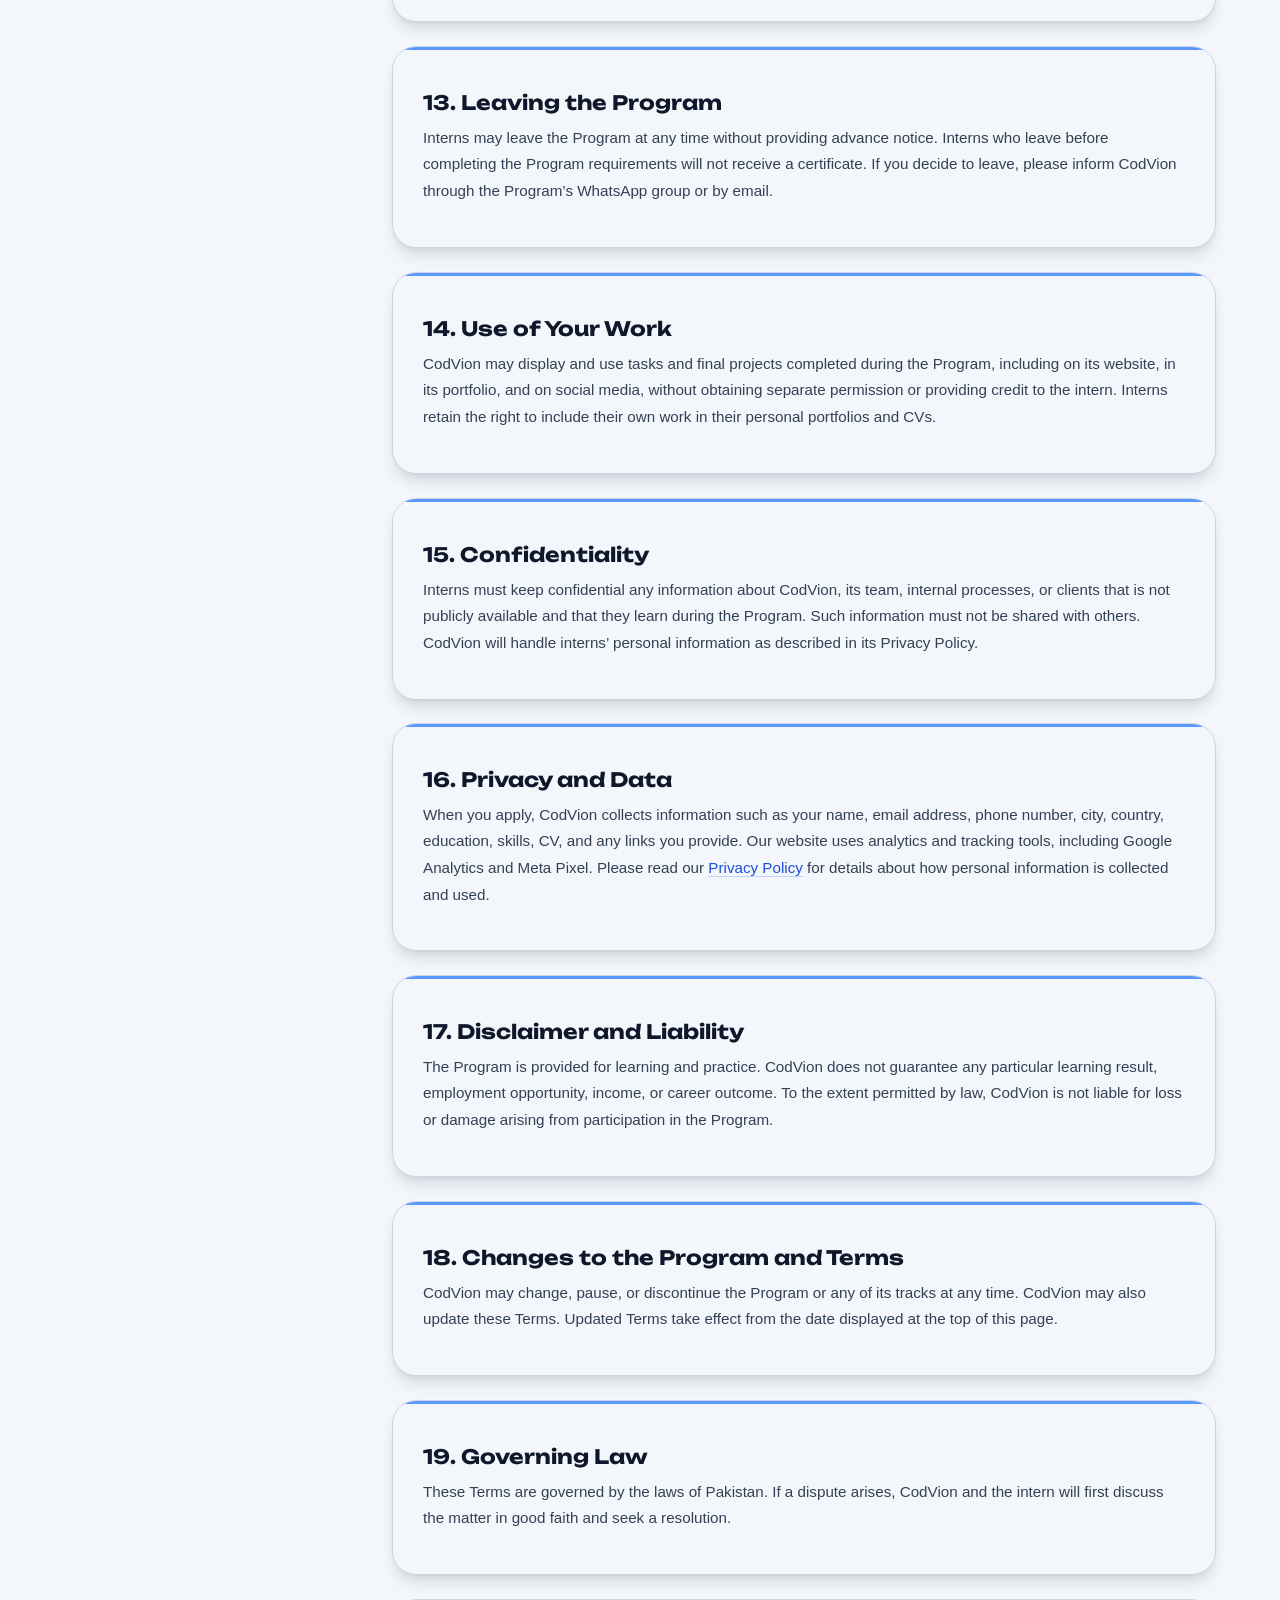
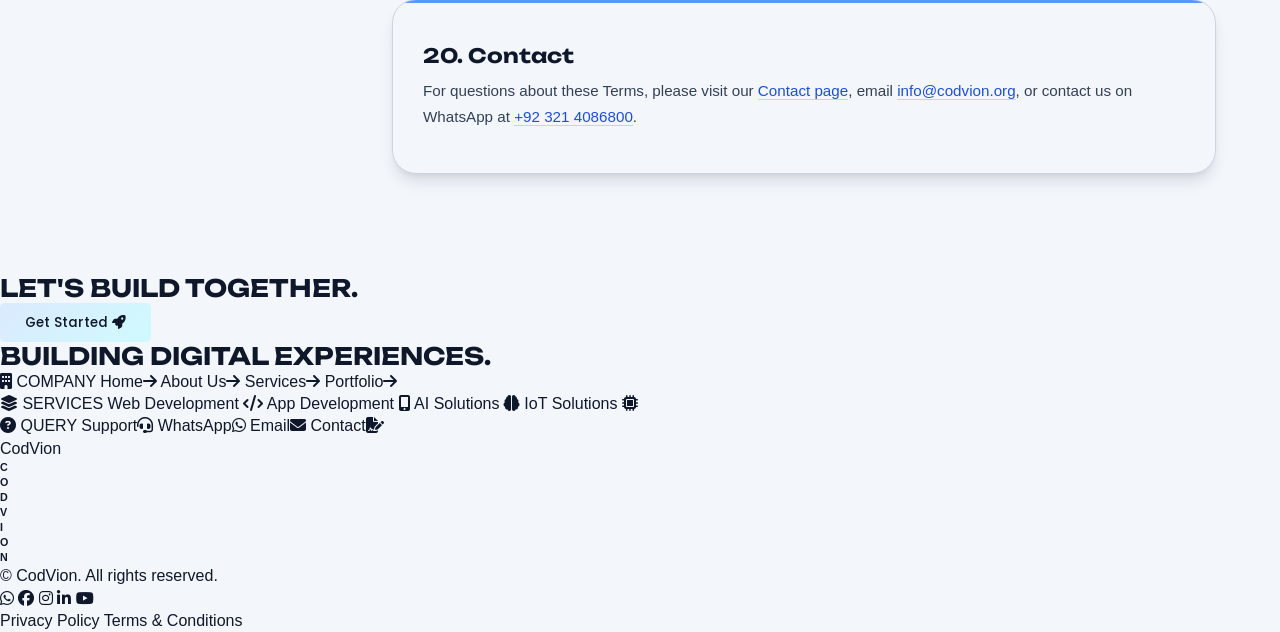
==== commit a56415fb: "Final Implement" ====
--- a/index.html
+++ b/index.html
@@ -98,7 +98,7 @@
                     "@id": "https://codvion.org/#organization"
                 },
                 "datePublished": "2026-09-19",
-                "dateModified": "2026-09-30"
+                "dateModified": "2026-10-27"
             },
             {
                 "@type": "BreadcrumbList",
@@ -144,8 +144,9 @@
     <link rel="stylesheet" href="/assets/css/allterms.css">
     <link rel="stylesheet" href="/assets/css/mouse.css">
     <link rel="stylesheet" href="https://cdnjs.cloudflare.com/ajax/libs/font-awesome/6.5.0/css/all.min.css">
-    <link rel="stylesheet"
-        href="https://fonts.googleapis.com/css2?family=Unbounded:wght@300;400;700;900&family=DM+Sans:ital,wght@0,300;0,400;0,500;1,300&display=swap">
+    <link
+        href="https://fonts.googleapis.com/css2?family=Fredoka:wght@700&family=Unbounded:wght@300;400;700;900&family=Poppins:wght@400;500&family=DM+Sans:ital,wght@0,300;0,400;0,500;1,300&display=swap"
+        rel="stylesheet">
 </head>
 
 <body>
@@ -242,7 +243,7 @@
         <div class="mob-menu">
             <a class="m-m-a" href="https://terms.codvion.org/" aria-current="page">All Terms</a>
             <a class="m-m-a" href="https://terms.codvion.org/codvion">CodVion</a>
-            <a class="m-m-a" href="https://terms.codvion.org//internship">Internship</a>
+            <a class="m-m-a" href="https://terms.codvion.org/internship">Internship</a>
 
             <a class="btn header-btn-1" href="https://codvion.org/contact" target="_blank">
                 <div class="btn-text">
@@ -470,7 +471,7 @@
                     <div class="hub-card-meta">
                         <span class="chip">Free</span>
                         <span class="chip">Remote</span>
-                        <span class="chip">3 months</span>
+                        <span class="chip">Duration varies by track</span>
                     </div>
 
                     <p>
@@ -508,55 +509,53 @@
                     <span class="quick-access-title">On this page</span>
                     <nav class="quick-access-list" data-lenis-prevent>
                         <a href="#codvion-term" class="js-toc-link"><strong>CodVion Terms</strong></a>
-                        <a href="#our-services" class="js-toc-link">1. Our Services</a>
-                        <a href="#project-scope" class="js-toc-link">2. Project Scope and Quotation</a>
-                        <a href="#client-duties" class="js-toc-link">3. Client Responsibilities</a>
-                        <a href="#payment-terms" class="js-toc-link">4. Payment Terms</a>
-                        <a href="#timelines" class="js-toc-link">5. Timelines and Delays</a>
-                        <a href="#third-party" class="js-toc-link">6. Third Party Costs and Services</a>
-                        <a href="#delivery" class="js-toc-link">7. Delivery and Acceptance</a>
-                        <a href="#revisions" class="js-toc-link">8. Revisions and Change Requests</a>
-                        <a href="#support" class="js-toc-link">9. Post Delivery Support and Maintenance</a>
-                        <a href="#refunds" class="js-toc-link">10. Cancellation and Refunds</a>
-                        <a href="#ip-rights" class="js-toc-link">11. Intellectual Property</a>
-                        <a href="#specific-terms" class="js-toc-link">12. Service Specific Terms</a>
-                        <a href="#confidentiality" class="js-toc-link">13. Confidentiality</a>
-                        <a href="#website-use" class="js-toc-link">14. Use of This Website</a>
-                        <a href="#privacy" class="js-toc-link">15. Privacy</a>
-                        <a href="#warranties" class="js-toc-link">16. Warranties and Disclaimers</a>
-                        <a href="#termination" class="js-toc-link">17. Termination</a>
-                        <a href="#force-majeure" class="js-toc-link">18. Force Majeure</a>
-                        <a href="#governing-law" class="js-toc-link">19. Governing Law and Disputes</a>
-                        <a href="#terms-changes" class="js-toc-link">20. Changes to These Terms</a>
-                        <a href="#contact-us" class="js-toc-link">21. Contact Us</a>
+                        <a href="#our-services" class="js-toc-link">1. Services Covered</a>
+                        <a href="#project-scope" class="js-toc-link">2. Project Scope</a>
+                        <a href="#payment-terms" class="js-toc-link">3. Payment Terms</a>
+                        <a href="#late-payments" class="js-toc-link">4. Late Payments</a>
+                        <a href="#timelines" class="js-toc-link">5. Timeline and Delays</a>
+                        <a href="#client-duties" class="js-toc-link">6. Client Responsibilities</a>
+                        <a href="#revisions" class="js-toc-link">7. Revisions</a>
+                        <a href="#delivery" class="js-toc-link">8. Delivery, Review and Acceptance</a>
+                        <a href="#support" class="js-toc-link">9. Free Support</a>
+                        <a href="#paid-maintenance" class="js-toc-link">10. Paid Maintenance</a>
+                        <a href="#ip-rights" class="js-toc-link">11. Source Code, Access and Ownership</a>
+                        <a href="#third-party" class="js-toc-link">12. Third Party Costs</a>
+                        <a href="#specific-terms" class="js-toc-link">13. SEO and Social Media Marketing</a>
+                        <a href="#embedded-iot-ai" class="js-toc-link">14. Embedded Systems, IoT and AI Projects</a>
+                        <a href="#refunds" class="js-toc-link">15. Cancellation and Refunds</a>
+                        <a href="#termination" class="js-toc-link">16. Termination</a>
+                        <a href="#confidentiality" class="js-toc-link">17. Confidentiality</a>
+                        <a href="#portfolio-use" class="js-toc-link">18. Portfolio Use</a>
+                        <a href="#warranties" class="js-toc-link">19. Limitation of Liability</a>
+                        <a href="#governing-law" class="js-toc-link">20. Governing Law and Disputes</a>
+                        <a href="#terms-changes" class="js-toc-link">21. Changes to These Terms</a>
+                        <a href="#contact-us" class="js-toc-link">22. Contact</a>
 
                         <br>
 
                         <a href="#internship-terms-heading" class="js-toc-link"><strong>Internship Terms</strong></a>
-                        <a href="#program-glance" class="js-toc-link">Program at a Glance</a>
                         <a href="#about-program" class="js-toc-link">1. About the Program</a>
-                        <a href="#eligibility" class="js-toc-link">2. Eligibility and Applications</a>
-                        <a href="#free-no-fees" class="js-toc-link">3. Free Internship, No Fees</a>
-                        <a href="#program-structure" class="js-toc-link">4. Program Structure</a>
-                        <a href="#no-employment" class="js-toc-link">5. No Employment Relationship</a>
-                        <a href="#intern-responsibilities" class="js-toc-link">6. Intern Responsibilities</a>
-                        <a href="#attendance-tasks" class="js-toc-link">7. Attendance, Tasks and Final Project</a>
-                        <a href="#certificate" class="js-toc-link">8. Certificate</a>
-                        <a href="#intellectual-property" class="js-toc-link">9. Intellectual Property and Showcasing
-                            Your
-                            Work</a>
-                        <a href="#confidentiality-intern" class="js-toc-link">10. Confidentiality</a>
+                        <a href="#eligibility" class="js-toc-link">2. Eligibility</a>
+                        <a href="#application-selection" class="js-toc-link">3. Application and Selection</a>
+                        <a href="#free-no-fees" class="js-toc-link">4. Free Participation, No Payment and No Job
+                            Guarantee</a>
+                        <a href="#program-structure" class="js-toc-link">5. Format and Time Commitment</a>
+                        <a href="#communication" class="js-toc-link">6. Communication</a>
+                        <a href="#attendance-tasks" class="js-toc-link">7. Tasks and Final Project</a>
+                        <a href="#ai-tools" class="js-toc-link">8. Use of AI Tools</a>
+                        <a href="#originality" class="js-toc-link">9. Originality and Honest Work</a>
+                        <a href="#certificate" class="js-toc-link">10. Certificate</a>
                         <a href="#code-of-conduct" class="js-toc-link">11. Code of Conduct</a>
-                        <a href="#use-of-name" class="js-toc-link">12. Use of CodVion's Name</a>
-                        <a href="#withdrawal-removal" class="js-toc-link">13. Withdrawal, Removal and Program
-                            Changes</a>
-                        <a href="#privacy-intern" class="js-toc-link">14. Personal Information and Privacy</a>
-                        <a href="#disclaimer-liability" class="js-toc-link">15. Disclaimer and Limitation of
-                            Liability</a>
-                        <a href="#use-of-website" class="js-toc-link">16. Use of This Website</a>
-                        <a href="#governing-law-intern" class="js-toc-link">17. Governing Law and Changes to These
-                            Terms</a>
-                        <a href="#contact-us-intern" class="js-toc-link">18. Contact Us</a>
+                        <a href="#removal" class="js-toc-link">12. Removal from the Program</a>
+                        <a href="#leaving-program" class="js-toc-link">13. Leaving the Program</a>
+                        <a href="#intellectual-property" class="js-toc-link">14. Use of Your Work</a>
+                        <a href="#confidentiality-intern" class="js-toc-link">15. Confidentiality</a>
+                        <a href="#privacy-intern" class="js-toc-link">16. Privacy and Data</a>
+                        <a href="#disclaimer-liability" class="js-toc-link">17. Disclaimer and Liability</a>
+                        <a href="#program-changes" class="js-toc-link">18. Changes to the Program and Terms</a>
+                        <a href="#governing-law-intern" class="js-toc-link">19. Governing Law</a>
+                        <a href="#contact-us-intern" class="js-toc-link">20. Contact</a>
                     </nav>
                 </div>
             </aside>
@@ -568,469 +567,261 @@
             <div class="mobile-toc" data-lenis-prevent>
                 <div class="mobile-toc-panel">
                     <a href="#codvion-term" class="js-toc-link"><strong>CodVion Terms</strong></a>
-                    <a href="#our-services" class="js-toc-link">1. Our Services</a>
-                    <a href="#project-scope" class="js-toc-link">2. Project Scope and Quotation</a>
-                    <a href="#client-duties" class="js-toc-link">3. Client Responsibilities</a>
-                    <a href="#payment-terms" class="js-toc-link">4. Payment Terms</a>
-                    <a href="#timelines" class="js-toc-link">5. Timelines and Delays</a>
-                    <a href="#third-party" class="js-toc-link">6. Third Party Costs and Services</a>
-                    <a href="#delivery" class="js-toc-link">7. Delivery and Acceptance</a>
-                    <a href="#revisions" class="js-toc-link">8. Revisions and Change Requests</a>
-                    <a href="#support" class="js-toc-link">9. Post Delivery Support and Maintenance</a>
-                    <a href="#refunds" class="js-toc-link">10. Cancellation and Refunds</a>
-                    <a href="#ip-rights" class="js-toc-link">11. Intellectual Property</a>
-                    <a href="#specific-terms" class="js-toc-link">12. Service Specific Terms</a>
-                    <a href="#confidentiality" class="js-toc-link">13. Confidentiality</a>
-                    <a href="#website-use" class="js-toc-link">14. Use of This Website</a>
-                    <a href="#privacy" class="js-toc-link">15. Privacy</a>
-                    <a href="#warranties" class="js-toc-link">16. Warranties and Disclaimers</a>
-                    <a href="#termination" class="js-toc-link">17. Termination</a>
-                    <a href="#force-majeure" class="js-toc-link">18. Force Majeure</a>
-                    <a href="#governing-law" class="js-toc-link">19. Governing Law and Disputes</a>
-                    <a href="#terms-changes" class="js-toc-link">20. Changes to These Terms</a>
-                    <a href="#contact-us" class="js-toc-link">21. Contact Us</a>
+                    <a href="#our-services" class="js-toc-link">1. Services Covered</a>
+                    <a href="#project-scope" class="js-toc-link">2. Project Scope</a>
+                    <a href="#payment-terms" class="js-toc-link">3. Payment Terms</a>
+                    <a href="#late-payments" class="js-toc-link">4. Late Payments</a>
+                    <a href="#timelines" class="js-toc-link">5. Timeline and Delays</a>
+                    <a href="#client-duties" class="js-toc-link">6. Client Responsibilities</a>
+                    <a href="#revisions" class="js-toc-link">7. Revisions</a>
+                    <a href="#delivery" class="js-toc-link">8. Delivery, Review and Acceptance</a>
+                    <a href="#support" class="js-toc-link">9. Free Support</a>
+                    <a href="#paid-maintenance" class="js-toc-link">10. Paid Maintenance</a>
+                    <a href="#ip-rights" class="js-toc-link">11. Source Code, Access and Ownership</a>
+                    <a href="#third-party" class="js-toc-link">12. Third Party Costs</a>
+                    <a href="#specific-terms" class="js-toc-link">13. SEO and Social Media Marketing</a>
+                    <a href="#embedded-iot-ai" class="js-toc-link">14. Embedded Systems, IoT and AI Projects</a>
+                    <a href="#refunds" class="js-toc-link">15. Cancellation and Refunds</a>
+                    <a href="#termination" class="js-toc-link">16. Termination</a>
+                    <a href="#confidentiality" class="js-toc-link">17. Confidentiality</a>
+                    <a href="#portfolio-use" class="js-toc-link">18. Portfolio Use</a>
+                    <a href="#warranties" class="js-toc-link">19. Limitation of Liability</a>
+                    <a href="#governing-law" class="js-toc-link">20. Governing Law and Disputes</a>
+                    <a href="#terms-changes" class="js-toc-link">21. Changes to These Terms</a>
+                    <a href="#contact-us" class="js-toc-link">22. Contact</a>
 
                     <br>
 
                     <a href="#internship-terms-heading" class="js-toc-link"><strong>Internship Terms</strong></a>
-                    <a href="#program-glance" class="js-toc-link">Program at a Glance</a>
                     <a href="#about-program" class="js-toc-link">1. About the Program</a>
-                    <a href="#eligibility" class="js-toc-link">2. Eligibility and Applications</a>
-                    <a href="#free-no-fees" class="js-toc-link">3. Free Internship, No Fees</a>
-                    <a href="#program-structure" class="js-toc-link">4. Program Structure</a>
-                    <a href="#no-employment" class="js-toc-link">5. No Employment Relationship</a>
-                    <a href="#intern-responsibilities" class="js-toc-link">6. Intern Responsibilities</a>
-                    <a href="#attendance-tasks" class="js-toc-link">7. Attendance, Tasks and Final Project</a>
-                    <a href="#certificate" class="js-toc-link">8. Certificate</a>
-                    <a href="#intellectual-property" class="js-toc-link">9. Intellectual Property and Showcasing Your
-                        Work</a>
-                    <a href="#confidentiality-intern" class="js-toc-link">10. Confidentiality</a>
+                    <a href="#eligibility" class="js-toc-link">2. Eligibility</a>
+                    <a href="#application-selection" class="js-toc-link">3. Application and Selection</a>
+                    <a href="#free-no-fees" class="js-toc-link">4. Free Participation, No Payment and No Job
+                        Guarantee</a>
+                    <a href="#program-structure" class="js-toc-link">5. Format and Time Commitment</a>
+                    <a href="#communication" class="js-toc-link">6. Communication</a>
+                    <a href="#attendance-tasks" class="js-toc-link">7. Tasks and Final Project</a>
+                    <a href="#ai-tools" class="js-toc-link">8. Use of AI Tools</a>
+                    <a href="#originality" class="js-toc-link">9. Originality and Honest Work</a>
+                    <a href="#certificate" class="js-toc-link">10. Certificate</a>
                     <a href="#code-of-conduct" class="js-toc-link">11. Code of Conduct</a>
-                    <a href="#use-of-name" class="js-toc-link">12. Use of CodVion's Name</a>
-                    <a href="#withdrawal-removal" class="js-toc-link">13. Withdrawal, Removal and Program Changes</a>
-                    <a href="#privacy-intern" class="js-toc-link">14. Personal Information and Privacy</a>
-                    <a href="#disclaimer-liability" class="js-toc-link">15. Disclaimer and Limitation of Liability</a>
-                    <a href="#use-of-website" class="js-toc-link">16. Use of This Website</a>
-                    <a href="#governing-law-intern" class="js-toc-link">17. Governing Law and Changes to These Terms</a>
-                    <a href="#contact-us-intern" class="js-toc-link">18. Contact Us</a>
+                    <a href="#removal" class="js-toc-link">12. Removal from the Program</a>
+                    <a href="#leaving-program" class="js-toc-link">13. Leaving the Program</a>
+                    <a href="#intellectual-property" class="js-toc-link">14. Use of Your Work</a>
+                    <a href="#confidentiality-intern" class="js-toc-link">15. Confidentiality</a>
+                    <a href="#privacy-intern" class="js-toc-link">16. Privacy and Data</a>
+                    <a href="#disclaimer-liability" class="js-toc-link">17. Disclaimer and Liability</a>
+                    <a href="#program-changes" class="js-toc-link">18. Changes to the Program and Terms</a>
+                    <a href="#governing-law-intern" class="js-toc-link">19. Governing Law</a>
+                    <a href="#contact-us-intern" class="js-toc-link">20. Contact</a>
                 </div>
             </div>
 
             <article class="terms-content" id="terms-of-service">
 
                 <div class="term-box">
-                    <h1 id="codvion-term">Terms of Service</h1>
-                    <p><strong>Last updated:</strong> September 30, 2026</p>
-                    <p>
-                        Welcome to CodVion. These Terms of Service ("Terms") explain the rules and conditions
-                        that
-                        apply when you visit <a href="https://codvion.org" target="_blank">codvion.org</a> or hire
-                        CodVion ("CodVion",
-                        "we",
-                        "us", "our") for web development, WordPress, mobile app development, SEO, social media
-                        marketing,
-                        embedded systems, IoT or AI and machine learning services. Please read them
-                        carefully.
-                        By using this website or engaging our services, you ("Client", "you", "your") agree to these
-                        Terms.
+                    <h1 id="codvion-term">CodVion Terms of Service</h1>
+
+                    <p><strong>Last updated:</strong> October 27, 2026 These Terms of Service (“Terms”) govern the
+                        services provided by CodVion (“CodVion”, “we”, “us”, or “our”) to its clients (“Client”, “you”,
+                        or “your”). By requesting a quote, paying an advance, or starting a project with CodVion, you
+                        agree to these Terms.</p>
+
+                </div>
+
+                <div class="term-box">
+                    <h2 id="our-services">1. Services Covered</h2>
+                    <p>These Terms apply to CodVion’s services, including web development, mobile app development,
+                        WordPress development, search engine optimization, social media marketing, embedded systems, IoT
+                        systems, artificial intelligence, machine learning, and custom web applications such as
+                        dashboards, SaaS platforms, CRM systems, ERP systems, and business portals.</p>
+                </div>
+
+                <div class="term-box">
+                    <h2 id="project-scope">2. Project Scope</h2>
+                    <p>Before work begins, both parties will agree in writing on the project scope, deliverables,
+                        features, timeline, and price. Written confirmation may be provided through WhatsApp, email, or
+                        a project proposal. Requests outside the agreed scope will be treated as additional work and
+                        quoted separately.</p>
+
+                </div>
+
+                <div class="term-box">
+                    <h2 id="payment-terms">3. Payment Terms</h2>
+                    <p>An advance payment of 30% of the agreed project price is required before work begins. The
+                        remaining 70% is due upon delivery. Payments are accepted through bank transfer, JazzCash, and
+                        EasyPaisa. The Client is responsible for any applicable bank, wallet, or transfer charges.
+                        Recurring services, including monthly SEO and social media management, follow the payment
+                        schedule agreed upon for that service.</p>
+
+                </div>
+
+                <div class="term-box">
+                    <h2 id="late-payments">4. Late Payments</h2>
+                    <p>If a payment becomes overdue, CodVion may pause work until the outstanding amount is received. A
+                        late payment fee of 2% of the overdue amount per week may apply. Project deadlines will be
+                        extended by the duration of the payment delay.</p>
+
+                </div>
+
+                <div class="term-box">
+                    <h2 id="timelines">5. Timeline and Delays</h2>
+                    <p>CodVion commits to the project deadline agreed upon by both parties. If a delay is caused by
+                        CodVion, the Client will receive a discount of 2% of the project price for each full week of
+                        delay, up to a maximum discount of 10%. Delays caused by the Client, including late content,
+                        delayed feedback, overdue payments, or changes to requirements, will extend the project deadline
+                        and will not qualify for a discount.</p>
+
+                </div>
+
+                <div class="term-box">
+                    <h2 id="client-duties">6. Client Responsibilities</h2>
+                    <p>The Client must provide the content, images, logos, access credentials, information, and
+                        approvals required for the project on time. The Client is responsible for ensuring that all
+                        supplied materials are legally owned or appropriately licensed for their intended use. CodVion
+                        is not responsible for copyright claims or other legal issues arising from materials supplied by
+                        the Client.</p>
+
+                </div>
+
+                <div class="term-box">
+                    <h2 id="revisions">7. Revisions</h2>
+                    <p>Each project includes revisions within the agreed scope. Requests that exceed the agreed scope,
+                        introduce new features, or change previously agreed requirements will be treated as additional
+                        work and charged separately.</p>
+
+                </div>
+
+                <div class="term-box">
+                    <h2 id="delivery">8. Delivery, Review and Acceptance</h2>
+                    <p>The Client has 7 days from delivery to review the work and report any issues. If no issues are
+                        reported within this period, the delivered work will be considered accepted. Preview or staging
+                        access may be provided during development. Such access does not transfer ownership of the work
+                        to the Client.</p>
+
+                </div>
+
+                <div class="term-box">
+                    <h2 id="support">9. Free Support</h2>
+                    <p>CodVion provides 7 days of free support from delivery to address bugs in the delivered work. This
+                        support does not include new features, content changes, failures involving third party services,
+                        or issues caused by changes made by anyone other than CodVion.</p>
+
+                </div>
+
+                <div class="term-box">
+                    <h2 id="paid-maintenance">10. Paid Maintenance</h2>
+                    <p>After the free support period ends, ongoing maintenance, updates, and technical support are
+                        available through paid maintenance plans. The scope, fees, and terms of any maintenance plan
+                        will be agreed upon separately.</p>
+
+                </div>
+
+                <div class="term-box">
+                    <h2 id="ip-rights">11. Source Code, Access and Ownership</h2>
+                    <p>Final source code, administrator access, and project credentials will be handed over after full
+                        payment has been received. Once full payment is received, the Client owns the final deliverables
+                        created specifically for the project. CodVion retains ownership of its preexisting tools,
+                        libraries, frameworks, and reusable components. The Client is granted the right to use these
+                        components as part of the delivered project.</p>
+
+                </div>
+
+                <div class="term-box">
+                    <h2 id="third-party">12. Third Party Costs</h2>
+                    <p>Costs associated with domains, hosting, paid plugins, APIs, licenses, and other third party
+                        services will be determined for each project and stated in the proposal or project agreement.
                     </p>
                 </div>
 
                 <div class="term-box">
-                    <h2 id="our-services">1. Our Services</h2>
-                    <p>CodVion provides the following services, as described in the written quotation or proposal agreed
-                        for
-                        your project:</p>
-                    <ul>
-                        <li>Web development, business websites, landing pages, web applications, dashboards, SaaS, CRM
-                            and ERP
-                            modules</li>
-                        <li>WordPress websites, blogs and CMS solutions</li>
-                        <li>Mobile app development (Android, iOS and cross platform)</li>
-                        <li>SEO optimization and social media marketing</li>
-                        <li>Embedded systems and IoT solutions</li>
-                        <li>Artificial intelligence and machine learning solutions</li>
-                    </ul>
-                </div>
-
-                <div class="term-box">
-                    <h2 id="project-scope">2. Project Scope and Quotation</h2>
-                    <p>
-                        Every project begins with a written quotation, proposal or agreed message that describes the
-                        scope,
-                        deliverables, price and estimated timeline. Only the work described in that agreement
-                        is
-                        included in the project price. Anything outside that scope is treated as a change
-                        request (see
-                        Section 8).
+                    <h2 id="specific-terms">13. SEO and Social Media Marketing</h2>
+                    <p>SEO and marketing results depend on factors outside CodVion’s control, including search engine
+                        algorithms, competition, and platform policies. CodVion may provide estimated results and
+                        timelines based on experience. However, specific rankings, traffic levels, follower counts,
+                        leads, or sales are not guaranteed.</p>
+
+                </div>
+
+                <div class="term-box">
+                    <h2 id="embedded-iot-ai">14. Embedded Systems, IoT and AI Projects</h2>
+                    <p>The Client is responsible for purchasing any required hardware, sensors, boards, and devices
+                        unless otherwise agreed in writing. Hardware warranties are provided by the relevant
+                        manufacturer or seller. AI and machine learning systems are trained and tested using the
+                        available data. Their accuracy and performance may vary under real world conditions. CodVion
+                        does not guarantee a specific accuracy level unless expressly stated in the project agreement.
                     </p>
-                </div>
-
-                <div class="term-box">
-                    <h2 id="client-duties">3. Client Responsibilities</h2>
-                    <p>To deliver your project on time and with quality, you agree to:</p>
-                    <ul>
-                        <li>Provide accurate requirements, content, images, logos, credentials and other materials we
-                            need, in a
-                            timely manner</li>
-                        <li>Make sure you own or have the right to use everything you give us (text, images, logos,
-                            data,
-                            trademarks)</li>
-                        <li>Review work and give clear feedback within a reasonable time</li>
-                        <li>Arrange and pay for third party accounts and services needed for your project (see Section
-                            6)</li>
-                        <li>Provide access to hardware, test environments, or data when required for embedded, IoT or AI
-                            work</li>
-                    </ul>
-                </div>
-
-                <div class="term-box">
-                    <h2 id="payment-terms">4. Payment Terms</h2>
-                    <ul>
-                        <li><strong>30% advance:</strong> An advance payment of 30% of the total project price is
-                            required
-                            before work begins. It confirms your booking and allows us to schedule your
-                            project.</li>
-                        <li><strong>70% on delivery:</strong> The remaining 70% is due when the project is delivered or
-                            completed, before final handover.</li>
-                        <li><strong>Payment methods:</strong> Payments can be made by bank transfer, JazzCash,
-                            EasyPaisa, or any
-                            other method agreed between you and CodVion in writing.</li>
-                        <li><strong>Bank and transfer charges:</strong> Any bank, transfer or platform charges are the
-                            Client's
-                            responsibility.</li>
-                        <li><strong>Preview and milestone access:</strong> We may give you preview or staging access,
-                            and
-                            partial access at agreed milestones, so you can review progress. Final source code,
-                            admin
-                            access and live deployment are released only after the full payment is received.
-                        </li>
-                        <li><strong>Ongoing services:</strong> For recurring or ongoing services (such as monthly SEO or
-                            social
-                            media management), the payment schedule is decided per project and stated in your quotation,
-                            rather
-                            than following one fixed rule.</li>
-                        <li><strong>Late payment:</strong> If a payment is delayed, we pause work until the payment is
-                            received,
-                            and the delivery date moves accordingly.</li>
-                        <li><strong>Taxes:</strong> Prices do not include any applicable taxes unless stated
-                            otherwise.
-                        </li>
-                    </ul>
-                </div>
-
-                <div class="term-box">
-                    <h2 id="timelines">5. Timelines and Delays</h2>
-                    <p>
-                        Timelines given in a quotation are estimates based on the scope and on receiving your content,
-                        feedback
-                        and approvals on time. If materials or feedback are delayed, or the scope changes, the
-                        delivery
-                        date will be adjusted. We are not responsible for delays caused by circumstances
-                        outside our
-                        reasonable control.
-                    </p>
-                </div>
-
-                <div class="term-box">
-                    <h2 id="third-party">6. Third Party Costs and Services</h2>
-                    <p>
-                        Costs such as domain names, hosting, servers, cloud services, premium themes, plugins, licenses,
-                        fonts,
-                        stock images, APIs, app store developer accounts and fees, advertising budgets, and hardware
-                        components
-                        for embedded and IoT projects are decided on a per project basis. Whether any of these
-                        are
-                        included in your price, billed separately, or handled directly by you, will be stated clearly in
-                        your
-                        quotation.
-                    </p>
-                    <p>
-                        Third party services are governed by their own terms, pricing and policies. We are not
-                        responsible for changes, outages or discontinuation of third party services.
-                    </p>
-                </div>
-
-                <div class="term-box">
-                    <h2 id="delivery">7. Delivery and Acceptance</h2>
-                    <p>
-                        When the project is delivered, you have 7 days to review it and report any issue in
-                        writing. If
-                        we do not receive written feedback within this period, the project is considered accepted.
-                    </p>
-                </div>
-
-                <div class="term-box">
-                    <h2 id="revisions">8. Revisions and Change Requests</h2>
-                    <ul>
-                        <li><strong>2 revision rounds included:</strong> Your project price includes up to two (2)
-                            rounds of
-                            revisions. A "round" means one consolidated set of feedback sent together.
-                        </li>
-                        <li><strong>What counts as a revision:</strong> Adjustments to work within the agreed scope,
-                            such as
-                            design tweaks, layout changes, text corrections and fixes to the delivered work.
-                        </li>
-                        <li><strong>What counts as a change request:</strong> New pages, new features, new integrations,
-                            a
-                            redesign after approval, or any change to the agreed requirements. Change requests
-                            are
-                            quoted separately for cost and time.</li>
-                        <li>Additional revision rounds beyond two are charged separately.</li>
-                    </ul>
-                </div>
-
-                <div class="term-box">
-                    <h2 id="support">9. Post Delivery Support and Maintenance</h2>
-                    <p>
-                        After delivery, we provide 7 days of free bug fix support. This covers defects in the
-                        functionality that was agreed and delivered in the project scope.
-                    </p>
-                    <p>Free support does not cover:</p>
-                    <ul>
-                        <li>New features, new content or design changes</li>
-                        <li>Issues caused by changes made by you or by anyone other than CodVion</li>
-                        <li>Problems caused by hosting, servers, third party plugins, APIs, or updates to browsers,
-                            operating
-                            systems or platforms</li>
-                        <li>Misuse of the product or lost credentials</li>
-                    </ul>
-                    <p>
-                        After the free 7 day period, we offer paid maintenance and support, available under a separate
-                        agreement
-                        or quotation.
-                    </p>
-                </div>
-
-                <div class="term-box">
-                    <h2 id="refunds">10. Cancellation and Refunds</h2>
-                    <ul>
-                        <li><strong>Before work starts:</strong> If you cancel before work formally begins, the cost of
-                            any
-                            preparatory work already done (such as planning, research, design work or component
-                            sourcing) is
-                            deducted from your advance, and the remaining amount is refunded to you.</li>
-                        <li><strong>After work starts:</strong> If you cancel after work has started, the cost of the
-                            work
-                            completed up to the date of cancellation is deducted from your advance. The
-                            remaining
-                            balance of your advance is adjusted as credit toward a future project with CodVion, rather
-                            than
-                            refunded as cash, unless we agree otherwise in writing. The value of completed work
-                            is
-                            calculated fairly, based on agreed milestones or the portion of the scope completed. If the
-                            value of completed work is more than the advance you paid, the difference is payable by
-                            you. Deliverables for the work you have paid for will be handed over.</li>
-                        <li><strong>Third party purchases:</strong> Costs already paid to third parties on your behalf
-                            (for
-                            example domains, licenses, hardware components) are non refundable.</li>
-                        <li><strong>After delivery and acceptance:</strong> The project fee is not refundable once the
-                            project
-                            has been delivered and accepted. Issues are handled through revisions and support
-                            as
-                            described above.</li>
-                        <li><strong>How to request:</strong> Cancellation requests must be sent in writing (email or
-                            WhatsApp). Approved refunds or credits are processed within 7 working days.</li>
-                    </ul>
-                </div>
-
-                <div class="term-box">
-                    <h2 id="ip-rights">11. Intellectual Property</h2>
-                    <ul>
-                        <li><strong>Ownership after payment:</strong> Once full payment is received, you own the custom
-                            deliverables created specifically for your project. Until full payment is received,
-                            CodVion
-                            retains ownership of all work.</li>
-                        <li><strong>Our tools and components:</strong> CodVion keeps ownership of its pre existing
-                            tools, code
-                            libraries, frameworks, templates and reusable components. You receive a license to
-                            use them
-                            as part of your delivered project.</li>
-                        <li><strong>Third party and open source software:</strong> These remain under their own
-                            licenses.</li>
-                        <li><strong>Your materials:</strong> You keep ownership of the content, logos and data you
-                            provide to
-                            us.</li>
-                        <li><strong>Portfolio use:</strong> We will let you know if we would like to show the completed
-                            work
-                            (screenshots, description, results) in our portfolio and marketing. If you ask us
-                            not to,
-                            we will not show it.</li>
-                    </ul>
-                </div>
-
-                <div class="term-box">
-                    <h2 id="specific-terms">12. Service Specific Terms</h2>
-
-                    <h3>Web and WordPress Development</h3>
-                    <ul>
-                        <li>Websites are built to work on current versions of major browsers and on common screen
-                            sizes.</li>
-                        <li>Hosting, domain renewals, backups, security updates and plugin licenses are handled as
-                            agreed in
-                            your quotation, whether by you or as a paid add on from CodVion.</li>
-                        <li>You are responsible for making sure your website content is lawful and does not infringe
-                            anyone's
-                            rights.</li>
-                    </ul>
-
-                    <h3>Mobile App Development</h3>
-                    <ul>
-                        <li>App store developer accounts and fees are the Client's responsibility unless your quotation
-                            states
-                            otherwise.</li>
-                        <li>Publishing depends on the review policies of Google Play and the Apple App Store.
-                            We cannot
-                            guarantee that an app will be approved.</li>
-                        <li>Apps that rely on third party services (for example Firebase) depend on those services'
-                            availability, limits and pricing.</li>
-                    </ul>
-
-                    <h3>SEO and Social Media Marketing</h3>
-                    <ul>
-                        <li>Search engines and social platforms control their own algorithms and rules. We
-                            <strong>do
-                                not guarantee</strong> any specific ranking, traffic, followers, leads or sales.
-                        </li>
-                        <li>SEO results usually take time, and they depend on many factors including competition, your
-                            website
-                            and your content.</li>
-                        <li>Advertising budgets are separate from our service fees. You are responsible for
-                            granting
-                            the access we need to your accounts and for the content you approve.</li>
-                    </ul>
-
-                    <h3>Embedded Systems, IoT and AI/ML</h3>
-                    <ul>
-                        <li>Hardware components carry the warranty of their manufacturers or sellers, not CodVion.</li>
-                        <li>Prototypes and proof of concept systems are built for the agreed purpose and may need
-                            further
-                            testing, certification or engineering before large scale or commercial use.</li>
-                        <li>The performance of AI and machine learning systems depends on the quality and amount of data
-                            and on
-                            real world conditions. We do not guarantee 100% accuracy, and results should be
-                            reviewed by
-                            people before important decisions are made.</li>
-                        <li>Unless specifically agreed in writing, our solutions are not designed for safety critical,
-                            medical
-                            or life support use. You are responsible for safe operation and for meeting any
-                            legal or
-                            regulatory requirements that apply to your use.</li>
-                    </ul>
-                </div>
-
-                <div class="term-box">
-                    <h2 id="confidentiality">13. Confidentiality</h2>
-                    <p>
-                        CodVion and the Client both agree to keep confidential any non public business, technical or
-                        personal
-                        information shared during a project, and to use it only for the purpose of the project.
-                        This
-                        obligation applies equally to both sides. It does not apply to information that is
-                        already
-                        public or that must be disclosed by law.
-                    </p>
-                </div>
-
-                <div class="term-box">
-                    <h2 id="website-use">14. Use of This Website</h2>
-                    <ul>
-                        <li>The content of this website (text, design, logos, graphics and code) belongs to CodVion and
-                            may not
-                            be copied, reproduced or reused without written permission.</li>
-                        <li>You agree not to misuse the website, attempt to break its security, or use it for any
-                            unlawful
-                            purpose.</li>
-                        <li>This website may link to third party websites, including project demos. We are not
-                            responsible for their content or practices.</li>
-                        <li>Information on this website is provided for general purposes and may be updated at any
-                            time.</li>
-                    </ul>
-                </div>
-
-                <div class="term-box">
-                    <h2 id="privacy">15. Privacy</h2>
-                    <p>
-                        When you contact us through our contact form, email, WhatsApp or social media, we receive the
-                        information you choose to share. Please see our <a href="https://privacy.codvion.org/codvion"
-                            target="_blank">Privacy Policy</a> for details on how we collect
-                        and use
-                        this information.
-                    </p>
-                </div>
-
-                <div class="term-box">
-                    <h2 id="warranties">16. Warranties and Disclaimers</h2>
-                    <ul>
-                        <li>We work with care and aim for high quality results, but we provide our services and
-                            deliverables "as
-                            is" beyond the support described in these Terms. We do not guarantee that software
-                            will be
-                            completely free of errors or that it will work without interruption.</li>
-                        <li>To the extent permitted by law, CodVion is not liable for any indirect, incidental or
-                            consequential
-                            damages, including loss of profits, revenue, data or business opportunity, arising from your
-                            use of
-                            our services or this website.</li>
-                        <li>You are responsible for keeping backups of your own data and content.</li>
-                        <li>Nothing in these Terms excludes liability that cannot be excluded under applicable
-                            law.
-                        </li>
-                    </ul>
-                </div>
-
-                <div class="term-box">
-                    <h2 id="termination">17. Termination</h2>
-                    <p>
-                        We may pause or end a project if payments are not made as agreed, if required materials or
-                        feedback are
-                        not provided for a long period, or if the Client behaves abusively or asks us to do something
-                        unlawful. In that case, the payment and refund rules in Sections 4 and 10 apply to the
-                        work
-                        completed up to that point.
-                    </p>
-                </div>
-
-                <div class="term-box">
-                    <h2 id="force-majeure">18. Force Majeure</h2>
-                    <p>
-                        CodVion is not responsible for delay or failure to perform caused by events beyond our
-                        reasonable
-                        control, including natural disasters, power or internet outages, government actions, strikes, or
-                        failures of third party services.
-                    </p>
-                </div>
-
-                <div class="term-box">
-                    <h2 id="governing-law">19. Governing Law and Disputes</h2>
-                    <p>
-                        These Terms are governed by the laws of Pakistan. If a disagreement arises, both
-                        parties will
-                        first try to resolve it in good faith through discussion. If it cannot be resolved this
-                        way, it
-                        will be handled under the jurisdiction of the courts of Pakistan.
-                    </p>
-                </div>
-
-                <div class="term-box">
-                    <h2 id="terms-changes">20. Changes to These Terms</h2>
-                    <p>
-                        We may update these Terms from time to time. The updated version will be posted on this
-                        page
-                        with a new "Last updated" date. Projects already in progress continue under the Terms
-                        agreed
-                        when they started, unless both parties agree otherwise in writing.
-                    </p>
-                </div>
-
-                <div class="term-box">
-                    <h2 id="contact-us">21. Contact Us</h2>
-                    <p>If you have any questions about these Terms, please contact us:</p>
-                    <ul>
-                        <li>Contact page: <a href="https://codvion.org/contact" target="_blank">codvion.org/contact</a>
-                        </li>
-                        <li>WhatsApp: <a href="https://wa.me/codvion" target="_blank">+92 321 4086800</a></li>
-                    </ul>
+
+                </div>
+
+                <div class="term-box">
+                    <h2 id="refunds">15. Cancellation and Refunds</h2>
+                    <p>If the Client cancels a project, the value of the work already completed will be deducted from
+                        the advance payment. Any remaining balance from that advance will be refunded. If the value of
+                        the completed work exceeds the advance payment, the Client must pay the outstanding difference.
+                        Refunds are not available for work that has already been delivered and accepted.</p>
+
+                </div>
+
+                <div class="term-box">
+                    <h2 id="termination">16. Termination</h2>
+                    <p>Either party may terminate the project agreement by providing 7 days of written notice. CodVion
+                        may suspend or terminate the agreement immediately if the Client seriously breaches these Terms,
+                        including through nonpayment, illegal use of the services, or abusive behavior. Upon
+                        termination, the Client remains responsible for payment for all work completed up to the
+                        termination date.</p>
+
+                </div>
+
+                <div class="term-box">
+                    <h2 id="confidentiality">17. Confidentiality</h2>
+                    <p>CodVion and the Client agree to keep confidential any business, technical, or personal
+                        information shared during the project that is not publicly available. Neither party may disclose
+                        such information to others without permission, except where disclosure is required by law. This
+                        obligation continues after the project ends.</p>
+
+                </div>
+
+                <div class="term-box">
+                    <h2 id="portfolio-use">18. Portfolio Use</h2>
+                    <p>CodVion will notify the Client before displaying a completed project on its website, in its
+                        portfolio, or on social media. If the Client objects, the project will not be displayed.</p>
+
+                </div>
+
+                <div class="term-box">
+                    <h2 id="warranties">19. Limitation of Liability</h2>
+                    <p>CodVion’s total liability for any claim relating to a project is limited to the amount paid by
+                        the Client for that project. CodVion is not liable for indirect or consequential losses,
+                        including lost profits, lost data, or loss of business. CodVion is not responsible for issues
+                        caused by third party services, hosting providers, or modifications made by anyone other than
+                        CodVion.</p>
+
+                </div>
+
+                <div class="term-box">
+                    <h2 id="governing-law">20. Governing Law and Disputes</h2>
+                    <p>These Terms are governed by the laws of Pakistan. If a dispute arises, CodVion and the Client
+                        will first discuss the matter in good faith and seek a resolution through mutual agreement.</p>
+
+                </div>
+
+                <div class="term-box">
+                    <h2 id="terms-changes">21. Changes to These Terms</h2>
+                    <p>CodVion may update these Terms from time to time. Updated Terms take effect from the date
+                        displayed at the top of this page. Terms already agreed upon in a signed or written project
+                        agreement remain valid for that project.</p>
+
+                </div>
+
+                <div class="term-box">
+                    <h2 id="contact-us">22. Contact</h2>
+
+                    <p>For questions about these Terms, please visit our <a href="https://codvion.org/contact"
+                            target="_blank" rel="noopener noreferrer">Contact page</a>, email <a
+                            href="mailto:info@codvion.org">info@codvion.org</a>, or contact us on WhatsApp at <a
+                            href="https://wa.me/923214086800" target="_blank" rel="noopener noreferrer">+92 321
+                            4086800</a>.</p>
                 </div>
 
                 <br>
@@ -1038,337 +829,188 @@
                 <br>
 
                 <div class="term-box">
-                    <h1 id="internship-terms-heading">CodVion Internship Program</h1>
-                    <p><strong>Last updated:</strong> September 30, 2026</p>
-                    <p>
-                        Welcome to the CodVion Internship Program at <a href="https://intern.codvion.org"
-                            target="_blank">intern.codvion.org</a>. These Terms of Service ("Terms") explain
-                        the rules
-                        that apply when you visit this website, apply for an internship, or take part in the program run
-                        by
-                        CodVion ("CodVion", "we", "us", "our"). Please read them carefully. By
-                        applying for or
-                        joining the program, you ("Intern", "you", "your") agree to these Terms.
+                    <h1 id="internship-terms-heading">CodVion Internship Program Terms</h1>
+
+                    <p><strong>Last updated:</strong> October 27, 2026 These Terms of Service (“Terms”) apply to the
+                        CodVion Internship Program available at intern.codvion.org (“Program”), operated by CodVion
+                        (“CodVion”, “we”, “us”, or “our”). By applying to or participating in the Program, you
+                        (“Intern”, “you”, or “your”) agree to these Terms.</p>
+
+                </div>
+
+                <div class="term-box">
+                    <h2 id="about-program">1. About the Program</h2>
+                    <p>The CodVion Internship Program is a free, remote learning program in which participants develop
+                        practical skills through assigned tasks and a final project. The Program offers different
+                        tracks. The duration of each internship depends on the selected track and is stated in the
+                        relevant track details.</p>
+
+                </div>
+
+                <div class="term-box">
+                    <h2 id="eligibility">2. Eligibility</h2>
+                    <p>Applicants must have the basic skills required for their selected track. Applicants must be at
+                        least 16 years old. Applicants younger than 18 should obtain permission from a parent or
+                        guardian before applying. All information provided in the application must be accurate and
+                        truthful. False or misleading information may result in rejection or removal from the Program.
                     </p>
-                </div>
-
-                <div class="term-box">
-                    <h2 id="program-glance">Program at a Glance</h2>
-                    <ul>
-                        <li><strong>Cost:</strong> Free. There is no fee to apply, join or receive your
-                            certificate.</li>
-                        <li><strong>Format:</strong> Remote (online)</li>
-                        <li><strong>Duration:</strong> 3 months</li>
-                        <li><strong>Time commitment:</strong> Flexible, based on task deadlines</li>
-                        <li><strong>Fields:</strong> Open to all computer science and IT fields (for example web
-                            development,
-                            mobile app development, AI and machine learning, IoT and embedded systems), as listed on
-                            this
-                            website</li>
-                        <li><strong>Certificate:</strong> Awarded on successful completion of the program requirements,
-                            including attendance, tasks, final project and overall performance (see Section 8)
-                        </li>
-                    </ul>
-                </div>
-
-                <div class="term-box">
-                    <h2 id="about-program">1. About the Program</h2>
-                    <p>
-                        The CodVion Internship Program is a free, remote, learning focused internship. It gives
-                        students and beginners a chance to build practical skills through guided tasks and a final
-                        project, and
-                        to earn a certificate on completion. The program is designed for training and
-                        practice. It is not a job.
+
+                </div>
+
+                <div class="term-box">
+                    <h2 id="application-selection">3. Application and Selection</h2>
+                    <p>Applications are reviewed based on the information provided, the applicant’s CV, and relevant
+                        skills. Submitting an application does not guarantee admission. CodVion may accept or reject
+                        applications and may limit the number of participants in a particular track or batch.</p>
+
+                </div>
+
+                <div class="term-box">
+                    <h2 id="free-no-fees">4. Free Participation, No Payment and No Job Guarantee</h2>
+                    <p>The Program is free to join. Interns are not required to pay a participation fee and do not
+                        receive a salary or stipend. Participation does not create an employment relationship or
+                        guarantee a job, paid position, or future work with CodVion. Strong performers may be considered
+                        for future opportunities, but such opportunities are not guaranteed.</p>
+
+                </div>
+
+                <div class="term-box">
+                    <h2 id="program-structure">5. Format and Time Commitment</h2>
+                    <p>The internship is conducted entirely online. The time commitment is flexible and based on
+                        assigned tasks and deadlines rather than fixed weekly working hours. Interns are expected to
+                        complete their work on time and participate in the Program’s communication channels.</p>
+
+                </div>
+
+                <div class="term-box">
+                    <h2 id="communication">6. Communication</h2>
+                    <p>Program announcements, tasks, guidance, and support are shared through WhatsApp groups, email,
+                        and Google Meet sessions. Interns must check these channels regularly, communicate respectfully,
+                        and keep their contact information accurate and up to date.</p>
+
+                </div>
+
+                <div class="term-box">
+                    <h2 id="attendance-tasks">7. Tasks and Final Project</h2>
+                    <p>Interns work on training and practice assignments only. They do not work on real client projects.
+                        Each intern must complete the assigned tasks and submit a final project within the duration of
+                        their selected track. Late submissions may affect task marks and the overall performance
+                        evaluation.</p>
+
+                </div>
+
+                <div class="term-box">
+                    <h2 id="ai-tools">8. Use of AI Tools</h2>
+                    <p>Interns may use AI tools, including ChatGPT, Claude, and Copilot, to assist with tasks and the
+                        final project. However, interns remain responsible for their submissions. They must understand
+                        their work and be able to explain every part of it. Work that an intern cannot explain may
+                        receive lower marks or be rejected.</p>
+
+                </div>
+
+                <div class="term-box">
+                    <h2 id="originality">9. Originality and Honest Work</h2>
+                    <p>All submissions must reflect the intern’s own effort and understanding, including when permitted
+                        AI tools are used. Copying another person’s work, submitting work that you do not understand, or
+                        presenting someone else’s work as your own is not allowed.</p>
+
+                </div>
+
+                <div class="term-box">
+                    <h2 id="certificate">10. Certificate</h2>
+                    <p>To qualify for the CodVion Internship Certificate, interns must complete the full duration of
+                        their track, submit all assigned tasks, and complete and submit the final project. Overall
+                        performance may also be considered when determining certificate eligibility. Certificates are
+                        issued as a PDF or image and include a unique Certificate ID that can be used for online
+                        verification. CodVion may revoke a certificate if plagiarism, copied work, false information, or
+                        misconduct is discovered, including after the certificate has been issued. A revoked certificate
+                        will no longer appear as valid through online verification.</p>
+
+                </div>
+
+                <div class="term-box">
+                    <h2 id="code-of-conduct">11. Code of Conduct</h2>
+                    <p>Interns must treat CodVion team members and other participants respectfully and professionally.
+                        Harassment, abusive behavior, spam, cheating, inappropriate content, and misuse of the Program’s
+                        communication channels are prohibited.</p>
+
+                </div>
+
+                <div class="term-box">
+                    <h2 id="removal">12. Removal from the Program</h2>
+                    <p>CodVion may remove an intern for inactivity, repeatedly missed deadlines, breaches of these
+                        Terms, or misconduct. An intern who is removed from the Program will not receive a certificate.
                     </p>
-                </div>
-
-                <div class="term-box">
-                    <h2 id="eligibility">2. Eligibility and Applications</h2>
-                    <ul>
-                        <li>There is no minimum age requirement to apply.</li>
-                        <li>You must provide accurate and complete information in your application. False or
-                            misleading
-                            information can lead to rejection or removal from the program.</li>
-                        <li>Seats are limited. CodVion selects interns at its own discretion, and submitting an
-                            application does not guarantee a place.</li>
-                        <li>You need your own device, a stable internet connection and the basic software required for
-                            your
-                            chosen field.</li>
-                    </ul>
-                </div>
-
-                <div class="term-box">
-                    <h2 id="free-no-fees">3. Free Internship, No Fees</h2>
-                    <ul>
-                        <li>The program is completely free. CodVion does not charge for applying, selection,
-                            training
-                            or issuing certificates.</li>
-                        <li>CodVion will never ask you to send money to be selected or to receive your
-                            certificate. If
-                            anyone asks you for money in the name of this program, please report it to us immediately
-                            using the
-                            contact details in Section 18.</li>
-                        <li>The internship is unpaid. It does not include a salary, stipend or allowance.</li>
-                    </ul>
-                </div>
-
-                <div class="term-box">
-                    <h2 id="program-structure">4. Program Structure</h2>
-                    <ul>
-                        <li><strong>Duration:</strong> The internship runs for 3 months from the start date announced to
-                            you.</li>
-                        <li><strong>Time commitment:</strong> There is no fixed weekly hour requirement. You
-                            are
-                            expected to give enough time each week to complete your tasks by their deadlines.
-                        </li>
-                        <li><strong>Field:</strong> The program is open to all computer science and IT fields.
-                            You will
-                            be placed in a field based on your application and the seats available.</li>
-                        <li><strong>Communication:</strong> Tasks, guidance, updates and feedback are shared through a
-                            WhatsApp
-                            group and email.</li>
-                        <li><strong>Training projects only:</strong> Interns work only on training and practice projects
-                            prepared for the program. You will not be given access to real client projects,
-                            client data
-                            or confidential client information.</li>
-                    </ul>
-                </div>
-
-                <div class="term-box">
-                    <h2 id="no-employment">5. No Employment Relationship</h2>
-                    <p>
-                        Taking part in the program does not make you an employee, contractor or representative of
-                        CodVion. The internship does not guarantee a job, paid work, a future internship, or a
-                        recommendation
-                        letter. CodVion may, at its own choice, offer opportunities to interns who perform
-                        well, but it
-                        is under no obligation to do so.
-                    </p>
-                </div>
-
-                <div class="term-box">
-                    <h2 id="intern-responsibilities">6. Intern Responsibilities</h2>
-                    <p>As an intern, you agree to:</p>
-                    <ul>
-                        <li>Take part actively and complete assigned tasks by their deadlines</li>
-                        <li>Inform the team in advance if you cannot meet a deadline</li>
-                        <li>Communicate respectfully and professionally with the team and other interns, including in
-                            the
-                            WhatsApp group</li>
-                        <li>Look after your own device, internet connection, accounts and data</li>
-                        <li>Submit only your own original work</li>
-                    </ul>
-                </div>
-
-                <div class="term-box">
-                    <h2 id="attendance-tasks">7. Attendance, Tasks and Final Project</h2>
-                    <ul>
-                        <li><strong>Attendance:</strong> You must attend at least 80% of scheduled sessions, meetings or
-                            check
-                            ins during the program.</li>
-                        <li><strong>Tasks:</strong> All assigned tasks must be submitted by their deadlines.
-                            Late or
-                            missing tasks may affect your eligibility for the certificate.</li>
-                        <li><strong>Final project:</strong> Every intern must complete and submit a final project at the
-                            end of
-                            the program. The CodVion team reviews it before the certificate is approved.</li>
-                        <li><strong>Overall performance:</strong> The quality and consistency of your work,
-                            participation and
-                            conduct throughout the program are also taken into account when deciding certificate
-                            eligibility.</li>
-                        <li><strong>Original work:</strong> Your submissions must be your own work. Copying
-                            another
-                            person's work, copying from another intern, or presenting someone else's work as yours
-                            (plagiarism)
-                            is not allowed. You may use AI tools to help you learn and complete tasks, but you
-                            must
-                            understand your work and be able to explain it if we ask you.</li>
-                    </ul>
-                </div>
-
-                <div class="term-box">
-                    <h2 id="certificate">8. Certificate</h2>
-                    <ul>
-                        <li>A certificate is awarded when you have completed the full 2 month duration, met the 80%
-                            attendance
-                            requirement, submitted all assigned tasks, completed your final project, and maintained
-                            satisfactory
-                            overall performance throughout the program.</li>
-                        <li>The certificate is issued as a digital PDF or image. It carries the name you gave
-                            in your
-                            application, so please make sure your name is spelled correctly.</li>
-                        <li>Each certificate has a unique ID that can be checked through our certificate verification
-                            page, so
-                            employers or institutions can confirm it is genuine.</li>
-                        <li>CodVion may refuse, withhold or cancel a certificate if the requirements are not met, or in
-                            cases of
-                            misconduct, plagiarism, or false information.</li>
-                        <li>The certificate confirms your participation in and completion of this training
-                            program. It
-                            is not a degree, diploma, license or accredited qualification.</li>
-                    </ul>
-                </div>
-
-                <div class="term-box">
-                    <h2 id="intellectual-property">9. Intellectual Property and Showcasing Your Work</h2>
-                    <ul>
-                        <li><strong>Your work:</strong> You keep ownership of the original work you create during the
-                            program,
-                            including your tasks and final project.</li>
-                        <li><strong>License to CodVion:</strong> By taking part in the program, you agree that CodVion
-                            may
-                            review, evaluate, and showcase your tasks and final project (for example on our website,
-                            portfolio
-                            or social media) for educational and promotional purposes, without needing to ask you
-                            separately
-                            each time and without attributing the work to your name.</li>
-                        <li><strong>Program materials:</strong> Task briefs, learning materials, templates, designs,
-                            documents
-                            and branding provided by CodVion remain the property of CodVion. You may use them
-                            for your
-                            own learning, but you may not copy, share publicly, sell or redistribute them.</li>
-                        <li><strong>Third party material:</strong> Third party content and open source software remain
-                            under
-                            their own licenses.</li>
-                    </ul>
-                </div>
-
-                <div class="term-box">
-                    <h2 id="confidentiality-intern">10. Confidentiality</h2>
-                    <p>
-                        Any non public information shared with you during the program, including internal
-                        communications,
-                        unpublished materials, and the personal details of other participants or team members, must be
-                        kept
-                        confidential and used only for the purpose of the program.
-                    </p>
-                </div>
-
-                <div class="term-box">
-                    <h2 id="code-of-conduct">11. Code of Conduct</h2>
-                    <p>You agree to:</p>
-                    <ul>
-                        <li>Treat everyone with respect. Harassment, discrimination, abuse, threats or
-                            offensive
-                            behavior are not tolerated.</li>
-                        <li>Not share spam, harmful content, malware or anything unlawful in the WhatsApp group, email
-                            or any
-                            other program channel</li>
-                        <li>Not attempt to access accounts, systems or data that you are not authorized to use
-                        </li>
-                        <li>Not misuse the CodVion name, logo or brand</li>
-                    </ul>
-                    <p>
-                        If the Code of Conduct is broken, CodVion may issue a warning, suspend your participation, or
-                        remove you
-                        from the program.
-                    </p>
-                </div>
-
-                <div class="term-box">
-                    <h2 id="use-of-name">12. Use of CodVion's Name</h2>
-                    <p>
-                        You may say that you took part in the CodVion Internship Program, and you may share your
-                        certificate. You may not claim to be a CodVion employee or representative, speak on
-                        behalf of
-                        CodVion, or state that you worked on client projects, since the program consists of training and
-                        practice projects only.
-                    </p>
-                </div>
-
-                <div class="term-box">
-                    <h2 id="withdrawal-removal">13. Withdrawal, Removal and Program Changes</h2>
-                    <ul>
-                        <li><strong>Withdrawal:</strong> You may leave the program at any time, with no advance notice
-                            required. If you leave before completing the requirements, no certificate will be
-                            issued.</li>
-                        <li><strong>Removal:</strong> CodVion may remove an intern for extended inactivity, repeated
-                            missed
-                            deadlines, misconduct, plagiarism, or false information.</li>
-                        <li><strong>Program changes:</strong> CodVion may update the program schedule, tasks, fields, or
-                            format,
-                            or postpone or cancel a batch when needed. If we cancel or reschedule a batch, we
-                            will
-                            inform the affected applicants or interns.</li>
-                    </ul>
-                </div>
-
-                <div class="term-box">
-                    <h2 id="privacy-intern">14. Personal Information and Privacy</h2>
-                    <p>
-                        When you apply and take part, we collect the information you provide, such as your name, contact
-                        details, education, skills, and submitted work. We use it to review applications, run
-                        the
-                        program, communicate with you, evaluate your work, and issue and keep records of
-                        certificates.
-                        Please see our <a href="https://privacy.codvion.org/internship" target="_blank">Privacy
-                            Policy</a> for
-                        full details.
-                    </p>
-                </div>
-
-                <div class="term-box">
-                    <h2 id="disclaimer-liability">15. Disclaimer and Limitation of Liability</h2>
-                    <ul>
-                        <li>The program is offered for learning purposes on an "as is" basis. We do not
-                            guarantee any
-                            specific level of skill, job, income or other result from taking part.</li>
-                        <li>To the extent permitted by law, CodVion is not liable for any indirect, incidental or
-                            consequential
-                            loss, including loss of data, time or opportunity, arising from your participation or from
-                            the use
-                            of this website.</li>
-                        <li>CodVion is not responsible for problems caused by your own device, internet connection, or
-                            by third
-                            party tools and platforms used during the program.</li>
-                        <li>Nothing in these Terms excludes liability that cannot be excluded under applicable
-                            law.
-                        </li>
-                    </ul>
-                </div>
-
-                <div class="term-box">
-                    <h2 id="use-of-website">16. Use of This Website</h2>
-                    <ul>
-                        <li>The content of this website (text, design, logos, graphics and code) belongs to CodVion and
-                            may not
-                            be copied or reused without written permission.</li>
-                        <li>You agree not to misuse the website, attempt to break its security, or use it for any
-                            unlawful
-                            purpose.</li>
-                        <li>This website may link to third party websites. We are not responsible for their
-                            content or
-                            practices.</li>
-                    </ul>
-                </div>
-
-                <div class="term-box">
-                    <h2 id="governing-law-intern">17. Governing Law and Changes to These Terms</h2>
-                    <p>
-                        These Terms are governed by the laws of Pakistan. If a disagreement arises, both sides
-                        will
-                        first try to resolve it in good faith through discussion. If it cannot be resolved this
-                        way, it
-                        will be handled under the jurisdiction of the courts of Pakistan.
-                    </p>
-                    <p>
-                        We may update these Terms from time to time. The updated version will be posted on this
-                        page
-                        with a new "Last updated" date. Continuing to take part in the program after an update
-                        means
-                        you accept the updated Terms.
-                    </p>
-                </div>
-
-                <div class="term-box">
-                    <h2 id="contact-us-intern">18. Contact Us</h2>
-                    <p>If you have any questions about these Terms or the internship program, please contact us:</p>
-                    <ul>
-                        <li>Contact page: <a href="https://codvion.org/contact" target="_blank">codvion.org/contact</a>
-                        </li>
-                        <li>WhatsApp: <a href="https://wa.me/codvion" target="_blank">+92 321 4086800</a>
-                        </li>
-                    </ul>
+
+                </div>
+
+                <div class="term-box">
+                    <h2 id="leaving-program">13. Leaving the Program</h2>
+                    <p>Interns may leave the Program at any time without providing advance notice. Interns who leave
+                        before completing the Program requirements will not receive a certificate. If you decide to
+                        leave, please inform CodVion through the Program’s WhatsApp group or by email.</p>
+
+                </div>
+
+                <div class="term-box">
+                    <h2 id="intellectual-property">14. Use of Your Work</h2>
+                    <p>CodVion may display and use tasks and final projects completed during the Program, including on
+                        its website, in its portfolio, and on social media, without obtaining separate permission or
+                        providing credit to the intern. Interns retain the right to include their own work in their
+                        personal portfolios and CVs.</p>
+
+                </div>
+
+                <div class="term-box">
+                    <h2 id="confidentiality-intern">15. Confidentiality</h2>
+                    <p>Interns must keep confidential any information about CodVion, its team, internal processes, or
+                        clients that is not publicly available and that they learn during the Program. Such information
+                        must not be shared with others. CodVion will handle interns’ personal information as described
+                        in its Privacy Policy.</p>
+
+                </div>
+
+                <div class="term-box">
+                    <h2 id="privacy-intern">16. Privacy and Data</h2>
+                    <p>When you apply, CodVion collects information such as your name, email address, phone number,
+                        city, country, education, skills, CV, and any links you provide. Our website uses analytics and
+                        tracking tools, including Google Analytics and Meta Pixel. Please read our <a
+                            href="https://privacy.codvion.org/" target="_blank" rel="noopener noreferrer">Privacy
+                            Policy</a> for details about how personal information is collected and used.</p>
+
+                </div>
+
+                <div class="term-box">
+                    <h2 id="disclaimer-liability">17. Disclaimer and Liability</h2>
+                    <p>The Program is provided for learning and practice. CodVion does not guarantee any particular
+                        learning result, employment opportunity, income, or career outcome. To the extent permitted by
+                        law, CodVion is not liable for loss or damage arising from participation in the Program.</p>
+
+                </div>
+
+                <div class="term-box">
+                    <h2 id="program-changes">18. Changes to the Program and Terms</h2>
+                    <p>CodVion may change, pause, or discontinue the Program or any of its tracks at any time. CodVion
+                        may also update these Terms. Updated Terms take effect from the date displayed at the top of
+                        this page.</p>
+
+                </div>
+
+                <div class="term-box">
+                    <h2 id="governing-law-intern">19. Governing Law</h2>
+                    <p>These Terms are governed by the laws of Pakistan. If a dispute arises, CodVion and the intern
+                        will first discuss the matter in good faith and seek a resolution.</p>
+
+                </div>
+
+                <div class="term-box">
+                    <h2 id="contact-us-intern">20. Contact</h2>
+
+                    <p>For questions about these Terms, please visit our <a href="https://codvion.org/contact"
+                            target="_blank" rel="noopener noreferrer">Contact page</a>, email <a
+                            href="mailto:info@codvion.org">info@codvion.org</a>, or contact us on WhatsApp at <a
+                            href="https://wa.me/923214086800" target="_blank" rel="noopener noreferrer">+92 321
+                            4086800</a>.</p>
                 </div>
 
             </article>
--- a/assets/css/root.css
+++ b/assets/css/root.css
@@ -0,0 +1,287 @@
+@font-face {
+    font-family: 'TheBoldFont';
+    src: url('../font/THEBOLDFONT-FREEVERSION.otf') format('opentype'),
+        url('../font/THEBOLDFONT-FREEVERSION.ttf') format('truetype');
+    font-weight: 700;
+    font-style: normal;
+    font-display: swap;
+}
+
+@font-face {
+    font-family: 'Quadrillion';
+    src: url('../font/quadrillion.semi-bold.otf') format('opentype');
+    font-weight: 600;
+    font-style: normal;
+    font-display: swap;
+}
+
+:root {
+    --primary-50: #eef5ff;
+    --primary-100: #d9e8ff;
+    --primary-200: #bcd6ff;
+    --primary-300: #8ebdff;
+    --primary-400: #5999ff;
+    --primary-500: #3371ff;
+    --primary-600: #1d4ed8;
+    --primary-700: #1e3a8a;
+    --primary-800: #1e2d5f;
+    --primary-900: #0f172a;
+
+    --secondary-50: #ecfeff;
+    --secondary-100: #cffafe;
+    --secondary-200: #a5f3fc;
+    --secondary-300: #67e8f9;
+    --secondary-400: #22d3ee;
+    --secondary-500: #06b6d4;
+    --secondary-600: #0891b2;
+    --secondary-700: #0e7490;
+    --secondary-800: #155e75;
+    --secondary-900: #164e63;
+
+    --neutral-50: #f8fafc;
+    --neutral-100: #f1f5f9;
+    --neutral-200: #e2e8f0;
+    --neutral-300: #cbd5e1;
+    --neutral-400: #94a3b8;
+    --neutral-500: #64748b;
+    --neutral-600: #475569;
+    --neutral-700: #334155;
+    --neutral-800: #1e293b;
+    --neutral-900: #0f172a;
+
+    --success-50: #ecfdf5;
+    --success-100: #d1fae5;
+    --success-200: #a7f3d0;
+    --success-300: #6ee7b7;
+    --success-400: #34d399;
+    --success-500: #10b981;
+    --success-600: #059669;
+    --success-700: #047857;
+    --success-800: #065f46;
+    --success-900: #064e3b;
+
+    --warning-50: #fffbeb;
+    --warning-100: #fef3c7;
+    --warning-200: #fde68a;
+    --warning-300: #fcd34d;
+    --warning-400: #fbbf24;
+    --warning-500: #f59e0b;
+    --warning-600: #d97706;
+    --warning-700: #b45309;
+    --warning-800: #92400e;
+    --warning-900: #78350f;
+
+    --error-50: #fef2f2;
+    --error-100: #fee2e2;
+    --error-200: #fecaca;
+    --error-300: #fca5a5;
+    --error-400: #f87171;
+    --error-500: #ef4444;
+    --error-600: #dc2626;
+    --error-700: #b91c1c;
+    --error-800: #991b1b;
+    --error-900: #7f1d1d;
+
+    --info-50: #f0f9ff;
+    --info-100: #e0f2fe;
+    --info-200: #bae6fd;
+    --info-300: #7dd3fc;
+    --info-400: #38bdf8;
+    --info-500: #0ea5e9;
+    --info-600: #0284c7;
+    --info-700: #0369a1;
+    --info-800: #075985;
+    --info-900: #0c4a6e;
+
+    --gradient-primary: linear-gradient(135deg, #1e3a8a 0%, #3371ff 50%, #5999ff 100%);
+    --gradient-secondary: linear-gradient(135deg, #0891b2 0%, #06b6d4 50%, #22d3ee 100%);
+    --gradient-success: linear-gradient(135deg, #047857 0%, #10b981 50%, #34d399 100%);
+    --gradient-premium-blue: linear-gradient(135deg, #1e3a8a 0%, #3b82f6 50%, #60a5fa 100%);
+    --gradient-premium-purple: linear-gradient(135deg, #5b21b6 0%, #7c3aed 50%, #a78bfa 100%);
+    --gradient-ocean-depth: linear-gradient(135deg, #0c4a6e 0%, #0284c7 50%, #38bdf8 100%);
+    --gradient-cyber-teal: linear-gradient(135deg, #134e4a 0%, #14b8a6 50%, #2dd4bf 100%);
+    --gradient-premium-gold: linear-gradient(135deg, #92400e 0%, #f59e0b 50%, #fbbf24 100%);
+    --gradient-sunset-glow: linear-gradient(135deg, #dc2626 0%, #f97316 50%, #fbbf24 100%);
+    --gradient-dark-premium: linear-gradient(135deg, #0f172a 0%, #1e293b 50%, #334155 100%);
+    --gradient-holographic: linear-gradient(135deg,
+            #3b82f6 0%,
+            #8b5cf6 25%,
+            #ec4899 50%,
+            #f43f5e 75%,
+            #f97316 100%);
+
+    --header-bg: rgb(255, 255, 255, 0.4);
+    --message-bg: rgb(255, 255, 255, 0.5);
+    --bg-primary: #f3f6fb;
+    --bg-secondary: #e8eef7;
+    --bg-tertiary: #d8e3f0;
+    --bg-elevated: #ffffff;
+    --bg-glass: rgba(207, 225, 250, 0.72);
+    --bg-overlay: rgba(15, 23, 42, 0.58);
+    --bg-accent: linear-gradient(135deg, #dbeafe 0%, #cffafe 100%);
+
+    --text-primary: var(--neutral-900);
+    --text-secondary: var(--neutral-700);
+    --text-tertiary: var(--neutral-600);
+    --text-disabled: var(--neutral-400);
+    --text-inverse: #ffffff;
+    --text-link: var(--primary-600);
+    --text-link-hover: var(--primary-700);
+
+    --border-primary: var(--neutral-300);
+    --border-secondary: var(--neutral-200);
+    --border-focus: var(--primary-500);
+    --border-error: var(--error-500);
+
+    --shadow-xs: 0 2px 4px rgba(15, 23, 42, 0.18), 0 1px 2px rgba(15, 23, 42, 0.12);
+    --shadow-sm: 0 3px 8px rgba(15, 23, 42, 0.2), 0 2px 3px rgba(15, 23, 42, 0.14);
+    --shadow-md: 0 6px 14px -1px rgba(15, 23, 42, 0.24), 0 3px 6px rgba(15, 23, 42, 0.16);
+    --shadow-lg: 0 10px 15px -3px rgba(15, 23, 42, 0.12), 0 4px 6px -2px rgba(15, 23, 42, 0.06);
+    --shadow-xl: 0 20px 25px -5px rgba(15, 23, 42, 0.14), 0 10px 10px -5px rgba(15, 23, 42, 0.06);
+    --shadow-2xl: 0 25px 50px -12px rgba(15, 23, 42, 0.3);
+    --shadow-premium: 0 20px 60px rgba(29, 78, 216, 0.15), 0 8px 24px rgba(29, 78, 216, 0.12);
+    --shadow-glow: 0 0 20px rgba(51, 113, 255, 0.3), 0 0 40px rgba(51, 113, 255, 0.15);
+    --shadow-inner: inset 0 2px 4px 0 rgba(15, 23, 42, 0.06);
+
+    --font-family-primary: -apple-system, BlinkMacSystemFont, 'Segoe UI', Roboto, 'Helvetica Neue', Arial, sans-serif;
+    --pop: 'Poppins', sans-serif;
+    --unb: 'Unbounded', sans-serif;
+    --bold: 'TheBoldFont', sans-serif;
+    --fredoka: 'Fredoka', var(--bold);
+    --cod: 'Quadrillion', sans-serif;
+
+    --z-base: 0;
+    --z-dropdown: 1000;
+    --z-sticky: 1100;
+    --z-fixed: 1200;
+    --z-modal-backdrop: 1300;
+    --z-modal: 1400;
+    --z-popover: 1500;
+    --z-tooltip: 1600;
+    --z-notification: 1700;
+    --z-onload: 99999;
+
+    --transition-fast: 150ms ease-in-out;
+    --transition-base: 200ms ease-in-out;
+    --transition-slow: 300ms ease-in-out;
+    --transition-slower: 500ms ease-in-out;
+    --transition-premium: 1s cubic-bezier(0.87, 0, 0.3, 1);
+
+    --ease: 0.4s cubic-bezier(.34, 1.56, .64, 1);
+    --spring: 0.8s cubic-bezier(.19, 1, .22, 1);
+    --ease-in-out: cubic-bezier(0.4, 0, 0.2, 1);
+
+    --breakpoint-xs: 0;
+    --breakpoint-sm: 640px;
+    --breakpoint-md: 768px;
+    --breakpoint-lg: 1024px;
+    --breakpoint-xl: 1280px;
+    --breakpoint-2xl: 1536px;
+}
+
+html[data-theme='dark'] {
+    --header-bg: rgb(10, 10, 10, 0.4);
+    --message-bg: rgb(10, 10, 10, 0.5);
+    --bg-primary: #0a0a0a;
+    --bg-secondary: #0f172a;
+    --bg-tertiary: #242c3a;
+    --bg-elevated: #1e293b;
+    --bg-glass: rgba(30, 41, 59, 0.7);
+    --bg-overlay: rgba(0, 0, 0, 0.8);
+    --bg-accent: linear-gradient(135deg, #1e293b 0%, #334155 100%);
+
+    --text-primary: #f9fafb;
+    --text-secondary: #e5e7eb;
+    --text-tertiary: #d1d5db;
+    --text-disabled: #6b7280;
+    --text-inverse: var(--neutral-900);
+    --text-link: var(--primary-400);
+    --text-link-hover: var(--primary-300);
+
+    --border-primary: #374151;
+    --border-secondary: #2d3748;
+    --border-focus: var(--primary-500);
+    --border-error: var(--error-400);
+
+    --shadow-xs: 0 2px 5px rgba(166, 190, 222, 0.42), 0 1px 2px rgba(0, 0, 0, 0.65);
+    --shadow-sm: 0 3px 9px rgba(155, 183, 222, 0.46), 0 2px 4px rgba(0, 0, 0, 0.65);
+    --shadow-md: 0 6px 16px -1px rgba(145, 178, 222, 0.5), 0 3px 6px rgba(0, 0, 0, 0.7);
+    --shadow-lg: 0 10px 22px -3px rgba(130, 157, 195, 0.3), 0 5px 10px -2px rgba(0, 0, 0, 0.65);
+    --shadow-xl: 0 20px 34px -5px rgba(130, 157, 195, 0.32), 0 8px 16px -4px rgba(0, 0, 0, 0.7);
+    --shadow-2xl: 0 28px 52px -10px rgba(130, 157, 195, 0.38), 0 12px 24px -6px rgba(0, 0, 0, 0.75);
+    --shadow-premium: 0 20px 60px rgba(51, 113, 255, 0.2), 0 8px 24px rgba(51, 113, 255, 0.15);
+    --shadow-glow: 0 0 20px rgba(89, 153, 255, 0.4), 0 0 40px rgba(89, 153, 255, 0.2);
+    --shadow-inner: inset 0 2px 6px rgba(0, 0, 0, 0.65), inset 0 -1px 3px rgba(148, 163, 184, 0.24);
+
+    --gradient-primary: linear-gradient(135deg, #3371ff 0%, #5999ff 50%, #8ebdff 100%);
+    --gradient-secondary: linear-gradient(135deg, #06b6d4 0%, #22d3ee 50%, #67e8f9 100%);
+    --gradient-premium-blue: linear-gradient(135deg, #3b82f6 0%, #60a5fa 50%, #93c5fd 100%);
+    --gradient-dark-premium: linear-gradient(135deg, #000000 0%, #0f172a 50%, #1e293b 100%);
+    --gradient-holographic: linear-gradient(135deg,
+            #60a5fa 0%,
+            #a78bfa 25%,
+            #f472b6 50%,
+            #fb7185 75%,
+            #fb923c 100%);
+}
+
+* {
+    margin: 0;
+    padding: 0;
+    box-sizing: border-box;
+}
+
+body {
+    font-family: var(--font-family-primary);
+    background: var(--bg-primary);
+    color: var(--text-primary);
+    line-height: 1.4;
+    transition: background var(--transition-base), color var(--transition-base);
+    position: relative;
+}
+
+
+
+h1,
+h2,
+h3,
+h4,
+h5 {
+    font-family: var(--unb);
+    line-height: 1.2;
+}
+
+a {
+    text-decoration: none;
+    color: inherit;
+}
+
+ul {
+    list-style: none;
+}
+
+img {
+    max-width: 100%;
+    display: block;
+}
+
+::-webkit-scrollbar {
+    width: 6px;
+}
+
+::-webkit-scrollbar-track {
+    background: transparent;
+}
+
+::-webkit-scrollbar-thumb {
+    background: var(--primary-700);
+    border-radius: 99px;
+}
+
+::-webkit-scrollbar-thumb:hover {
+    background: var(--text-primary);
+}
+
+::-webkit-scrollbar-thumb:active {
+    background: var(--secondary-600);
+}
--- a/assets/css/header.css
+++ b/assets/css/header.css
@@ -0,0 +1,928 @@
+header {
+    position: fixed;
+    top: 0;
+    left: 0;
+    right: 0;
+    z-index: var(--z-modal);
+    padding: 20px 0;
+    background: var(--header-bg);
+    border-bottom: 1px solid transparent;
+    transition: var(--ease);
+}
+
+header.scrolled {
+    border-bottom: 1px solid var(--border-primary);
+    padding: 8px 0;
+}
+
+header.top {
+    backdrop-filter: blur(12px);
+}
+
+header.scroll {
+    top: -5rem;
+}
+
+header .container {
+    padding: 0px 5%;
+    display: grid;
+    grid-template-columns: repeat(3, 1fr);
+}
+
+header .container .logo {
+    font-family: var(--cod);
+    font-size: 1.7rem;
+    font-weight: bold;
+    justify-self: flex-start;
+    display: flex;
+    align-items: center;
+}
+
+header .container .logo.logo-dark {
+    display: none;
+}
+
+html[data-theme="dark"] .logo-light {
+    display: none !important;
+}
+
+html[data-theme="dark"] .logo-dark {
+    display: block !important;
+}
+
+header .container .logo .logo-mark {
+    width: 60px;
+    border-radius: 10px;
+    display: flex;
+    align-items: center;
+    justify-content: center;
+}
+
+header .container .logo .logo-text {
+    color: var(--text-primary);
+}
+
+header .container .logo .logo-text span {
+    background: var(--gradient-primary);
+    color: transparent;
+    background-clip: text;
+    -webkit-background-clip: text;
+}
+
+header .container .nav-links {
+    justify-self: center;
+    display: flex;
+    align-items: center;
+    gap: 30px;
+}
+
+header .container .nav-links a {
+    font-family: var(--pop);
+    font-size: 1rem;
+    font-weight: 550;
+    color: var(--text-secondary);
+    transition: var(--transition-base);
+    position: relative;
+}
+
+header .container .nav-links a::after {
+    content: '';
+    position: absolute;
+    bottom: -1px;
+    left: 0;
+    width: 100%;
+    height: 2px;
+    transform: scaleX(0);
+    background: var(--gradient-primary);
+    transition: transform var(--transition-slow);
+    transform-origin: right center;
+    border-radius: 2px;
+}
+
+header .container .nav-links a:hover::after,
+header .container .nav-links a.active::after {
+    transform-origin: left center;
+    transform: scaleX(1);
+}
+
+header .container .nav-links a:hover,
+header .container .nav-links a.active {
+    color: var(--primary-500);
+}
+
+header .container .header-cta {
+    justify-self: flex-end;
+    display: flex;
+    align-items: center;
+    justify-content: center;
+    gap: 15px;
+}
+
+header .container .menu-btn {
+    display: none;
+    width: 50px;
+    height: 50px;
+    border-radius: 25px;
+    outline: none;
+    border: none;
+    background: transparent;
+    border: 1px solid transparent;
+    position: relative;
+    align-items: center;
+    justify-content: center;
+    transition: var(--transition-slow);
+}
+
+header .container .menu-btn .a-sys {
+    width: 50px;
+    height: 50px;
+    display: flex;
+    align-items: center;
+    justify-content: end;
+    position: relative;
+}
+
+header .container .menu-btn .a-sys .bars {
+    display: flex;
+    flex-direction: column;
+    gap: 5px;
+    z-index: 1;
+}
+
+header .container .menu-btn .a-sys .bars .bar {
+    position: relative;
+    z-index: 2;
+    height: 3px;
+    border-radius: 1px;
+    background: var(--text-primary);
+    transform-origin: center;
+    transition: transform 0.5s cubic-bezier(0.23, 1, 0.32, 1), opacity 0.3s, width 0.4s cubic-bezier(0.23, 1, 0.32, 1);
+}
+
+header .container .menu-btn.active .a-sys .bars .bar {
+    background: var(--bg-primary);
+}
+
+.bar.bar-t {
+    width: 26px;
+}
+
+.bar.bar-m {
+    width: 18px;
+}
+
+.bar.bar-b {
+    width: 22px;
+}
+
+header .container .menu-btn.active .bar {
+    background: var(--gradient-primary);
+}
+
+header .container .menu-btn.active .bar-t {
+    transform: translateY(8px) rotate(45deg);
+    width: 24px;
+}
+
+header .container .menu-btn.active .bar-m {
+    opacity: 0;
+    transform: scaleX(0);
+}
+
+header .container .menu-btn.active .bar-b {
+    transform: translateY(-8px) rotate(-45deg);
+    width: 24px;
+}
+
+.mobile-menu {
+    display: none;
+}
+
+.btn {
+    display: inline-flex;
+    align-items: center;
+    gap: 8px;
+    padding: 10px 32px;
+    border-radius: 5px;
+    color: var(--text-primary);
+    font-family: var(--pop);
+    font-weight: 500;
+    font-size: 0.95rem;
+    overflow: hidden;
+    outline: none;
+    position: relative;
+    background: var(--bg-accent);
+    transition: var(--spring);
+}
+
+.header-btn-1 {
+    background: var(--info-500);
+}
+
+.btn::before,
+.btn::after {
+    content: "";
+    position: absolute;
+    inset: 0;
+    width: 100%;
+    height: 100%;
+    transform: scaleY(0);
+    transition: transform var(--spring);
+    transform-origin: bottom;
+}
+
+.btn .btn-text {
+    position: relative;
+}
+
+.btn .btn-ripple {
+    display: block;
+    position: absolute;
+    inset: 0;
+    width: 100%;
+    height: 100%;
+    transform-origin: bottom;
+    background: var(--gradient-primary);
+    z-index: 3;
+    transform: scaleY(0);
+    transition: transform var(--spring);
+}
+
+.btn:hover:after,
+.btn:hover:before {
+    transform: scaleY(1);
+}
+
+.btn:hover .btn-ripple {
+    transform: scaleY(1);
+    transition-delay: .15s;
+}
+
+.btn:before {
+    background-color: var(--primary-400);
+    z-index: 3;
+    transition-delay: .07s;
+}
+
+.btn:after {
+    background-color: var(--primary-700);
+    z-index: 2;
+    transition-delay: .15s;
+}
+
+.btn .btn-text .text-main {
+    display: block;
+    width: 100%;
+    height: 100%;
+    transition: all var(--spring);
+    transform-origin: bottom;
+}
+
+.btn:hover .btn-text .text-main {
+    transform: translateY(-150%) rotate(-25deg);
+    opacity: 0;
+    -webkit-transition-delay: 0s;
+    transition-delay: 0s;
+}
+
+.btn:hover .btn-text .text-ghost {
+    transform: translateY(0) rotate(0);
+    opacity: 1;
+    transition-delay: .2s;
+}
+
+.btn .btn-text .text-ghost {
+    position: absolute;
+    top: 0;
+    left: 0;
+    opacity: 0;
+    z-index: 4;
+    text-decoration: none;
+    color: var(--text-inverse);
+    will-change: transform;
+    transform: translateY(150%) rotate(25deg);
+    transition: transform .8s cubic-bezier(.19, 1, .22, 1), opacity .4s cubic-bezier(.19, 1, .22, 1);
+}
+
+.menu-overlay-backdrop {
+    position: fixed;
+    inset: 0;
+    z-index: var(--z-modal-backdrop);
+    visibility: hidden;
+    opacity: 0;
+    background: var(--bg-overlay);
+    backdrop-filter: blur(6px);
+    -webkit-backdrop-filter: blur(6px);
+    transition: opacity var(--transition-base), visibility var(--transition-base);
+}
+
+.menu-overlay-backdrop.active {
+    visibility: visible;
+    opacity: 1;
+}
+
+.codvion-overlay-menu {
+    position: fixed;
+    top: 0;
+    right: 0;
+    z-index: var(--z-modal);
+    display: flex;
+    flex-direction: column;
+    width: min(50vw, 720px);
+    height: 100dvh;
+    padding: 32px;
+    overflow-y: auto;
+    overflow-x: hidden;
+    visibility: hidden;
+    transform: translateX(100%);
+    border-left: 1px solid var(--border-primary);
+    background: linear-gradient(135deg, color-mix(in srgb, var(--bg-elevated) 96%, var(--primary-50)), var(--bg-elevated));
+    box-shadow: var(--shadow-2xl);
+    transition: transform var(--transition-premium), visibility var(--transition-premium), background var(--transition-base);
+}
+
+.codvion-overlay-menu.active {
+    visibility: visible;
+    transform: translateX(0);
+}
+
+.codvion-overlay-menu::-webkit-scrollbar {
+    width: 5px;
+}
+
+.codvion-overlay-menu::-webkit-scrollbar-track {
+    background: transparent;
+}
+
+.codvion-overlay-menu::-webkit-scrollbar-thumb {
+    background: var(--primary-700);
+    border-radius: 999px;
+}
+
+.codvion-overlay-menu::-webkit-scrollbar-thumb:hover {
+    background: var(--primary-500);
+}
+
+.overlay-menu-header {
+    display: flex;
+    align-items: center;
+    justify-content: space-between;
+    gap: 24px;
+}
+
+.overlay-brand {
+    display: inline-flex;
+    align-items: center;
+    gap: 12px;
+    color: var(--text-primary);
+    transition: color var(--transition-fast), opacity var(--transition-fast);
+}
+
+.overlay-brand:hover {
+    color: var(--text-link);
+}
+
+.overlay-brand>span:last-child {
+    display: flex;
+    flex-direction: column;
+    gap: 2px;
+}
+
+.overlay-brand .header-logo {
+    width: 60px;
+    border-radius: 10px;
+    display: flex;
+    align-items: center;
+    justify-content: center;
+}
+
+.overlay-brand .header-logo .logo-dark {
+    display: none;
+}
+
+.overlay-brand strong {
+    color: var(--text-primary);
+    font-family: var(--cod);
+    font-size: 1rem;
+    font-weight: 600;
+    line-height: 1.2;
+    transition: color var(--transition-fast);
+}
+
+.overlay-brand small {
+    color: var(--text-tertiary);
+    font-family: var(--pop);
+    font-size: 0.72rem;
+    line-height: 1.4;
+}
+
+.overlay-menu-intro {
+    padding-block: 56px 36px;
+}
+
+.overlay-menu-intro h2 {
+    max-width: 600px;
+    color: var(--text-primary);
+    font-family: var(--unb);
+    font-size: clamp(1.7rem, 3vw, 2.7rem);
+    line-height: 1.2;
+    letter-spacing: -0.02em;
+}
+
+.overlay-menu-intro p {
+    max-width: 580px;
+    margin-top: 16px;
+    color: var(--text-secondary);
+    font-family: var(--pop);
+    font-size: 0.95rem;
+    line-height: 1.8;
+}
+
+.codvion-platform-links {
+    display: grid;
+    gap: 12px;
+    width: 100%;
+}
+
+.platform-link {
+    display: grid;
+    grid-template-columns: auto 1fr auto;
+    align-items: center;
+    gap: 16px;
+    width: 100%;
+    padding: 16px;
+    border: 1px solid var(--border-secondary);
+    border-radius: 14px;
+    color: var(--text-primary);
+    background: linear-gradient(135deg, color-mix(in srgb, var(--bg-secondary) 95%, var(--primary-50)), var(--bg-elevated));
+    box-shadow: var(--shadow-xs);
+    transition: color var(--transition-fast), border-color var(--transition-fast), background var(--transition-fast), transform var(--transition-fast), box-shadow var(--transition-fast);
+}
+
+.platform-link:hover {
+    color: var(--text-primary);
+    border-color: var(--primary-300);
+    background: linear-gradient(135deg, color-mix(in srgb, var(--primary-50) 70%, var(--bg-elevated)), var(--bg-elevated));
+    box-shadow: var(--shadow-md);
+    transform: translateX(6px);
+}
+
+.platform-icon {
+    display: grid;
+    place-items: center;
+    width: 46px;
+    height: 46px;
+    flex-shrink: 0;
+    border: 1px solid var(--border-secondary);
+    border-radius: 12px;
+    color: var(--primary-600);
+    background: color-mix(in srgb, var(--primary-50) 80%, var(--bg-elevated));
+    font-size: 1.1rem;
+    transition: color var(--transition-fast), background var(--transition-fast), border-color var(--transition-fast), transform var(--transition-fast);
+}
+
+.platform-link:hover .platform-icon {
+    color: var(--text-inverse);
+    border-color: var(--primary-500);
+    background: var(--gradient-primary);
+    transform: scale(1.05);
+}
+
+.platform-content {
+    display: flex;
+    flex-direction: column;
+    min-width: 0;
+    gap: 5px;
+}
+
+.platform-content strong {
+    color: var(--text-primary);
+    font-family: var(--pop);
+    font-size: 0.95rem;
+    font-weight: 700;
+    line-height: 1.3;
+    transition: color var(--transition-fast);
+}
+
+.platform-content small {
+    color: var(--text-tertiary);
+    font-family: var(--pop);
+    font-size: 0.8rem;
+    line-height: 1.5;
+    transition: color var(--transition-fast);
+}
+
+.platform-link:hover .platform-content strong {
+    color: var(--primary-600);
+}
+
+.platform-arrow {
+    display: inline-flex;
+    align-items: center;
+    justify-content: center;
+    flex-shrink: 0;
+    width: 30px;
+    height: 30px;
+    color: var(--text-tertiary);
+    font-size: 0.85rem;
+    transition: color var(--transition-fast), background var(--transition-fast), transform var(--transition-fast);
+}
+
+.platform-link:hover .platform-arrow {
+    color: var(--primary-600);
+    transform: translate(3px, -3px);
+}
+
+.overlay-menu-footer {
+    display: flex;
+    align-items: center;
+    justify-content: space-between;
+    gap: 16px;
+    margin-top: auto;
+    padding-top: 32px;
+    color: var(--text-tertiary);
+    font-family: var(--pop);
+    font-size: 0.8rem;
+}
+
+.overlay-menu-footer p {
+    color: var(--text-tertiary);
+    font-weight: 600;
+}
+
+.overlay-menu-footer a {
+    display: inline-flex;
+    align-items: center;
+    gap: 8px;
+    color: var(--text-link);
+    transition: color var(--transition-fast), transform var(--transition-fast);
+}
+
+.overlay-menu-footer a:hover {
+    color: var(--text-link-hover);
+    transform: translateX(3px);
+}
+
+.header-menu-button {
+    position: fixed;
+    top: 35px;
+    right: 35px;
+    z-index: var(--z-notification);
+    display: flex;
+    flex-direction: column;
+    align-items: center;
+    justify-content: center;
+    gap: 5px;
+    width: 52px;
+    height: 52px;
+    padding: 12px;
+    aspect-ratio: 1;
+    border: 1px solid var(--border-primary);
+    border-radius: 50%;
+    color: var(--text-primary);
+    background: var(--bg-elevated);
+    box-shadow: var(--shadow-sm);
+    transform: scale(1);
+    cursor: pointer;
+    transition: color var(--transition-base), border-color var(--transition-base), background var(--transition-base), box-shadow var(--transition-base), transform var(--transition-slow), opacity var(--transition-slow);
+}
+
+.header-menu-button:hover {
+    color: var(--primary-600);
+    border-color: var(--primary-300);
+    background: color-mix(in srgb, var(--primary-50) 70%, var(--bg-elevated));
+    box-shadow: var(--shadow-md);
+    transform: scale(1.05);
+}
+
+.header-menu-button.scroll {
+    pointer-events: none;
+    opacity: 0;
+    transform: scale(0);
+}
+
+.header-menu-button span {
+    display: block;
+    width: 25px;
+    height: 3px;
+    border-radius: 999px;
+    background: currentColor;
+    transform-origin: center;
+    transition: width var(--transition-base), opacity var(--transition-base), transform var(--transition-slow), background var(--transition-base);
+}
+
+.header-menu-button span:nth-child(2) {
+    width: 20px;
+    align-self: flex-end;
+}
+
+.header-menu-button.active span:nth-child(1) {
+    transform: translateY(8px) rotate(45deg);
+}
+
+.header-menu-button.active span:nth-child(2) {
+    opacity: 0;
+    transform: scaleX(0);
+}
+
+.header-menu-button.active span:nth-child(3) {
+    transform: translateY(-8px) rotate(-45deg);
+}
+
+@media (max-width:1600px) {
+    header .container .nav-links {
+        gap: 15px;
+    }
+
+    header .container .nav-links a {
+        font-size: 0.89rem;
+    }
+}
+
+@media (max-width:1440px) {
+    .btn {
+        padding: 10px 25px;
+        font-size: 0.85rem;
+    }
+}
+
+@media (max-width:1250px) {
+    header .container {
+        padding: 0px 2.5%;
+    }
+}
+
+@media (max-width:1150px) {
+    .header-btn-2 {
+        display: none !important;
+    }
+
+    header .container .nav-links a {
+        font-size: clamp(0.85rem, 1.3vw, 1rem);
+    }
+}
+
+@media (max-width:1000px) {
+    header .container .nav-links a {
+        font-size: clamp(0.60rem, 1.3vw, 0.75rem);
+    }
+}
+
+@media (max-width:900px) {
+    .header-btn-1 {
+        display: none !important;
+    }
+
+    header .container {
+        grid-template-columns: 1fr 1fr;
+    }
+
+    header .container .nav-links a {
+        font-size: clamp(0.90rem, 1.3vw, 1.2rem);
+    }
+}
+
+@media (max-width:786px) {
+
+    *,
+    *::before,
+    *::after {
+        cursor: auto;
+    }
+
+    header {
+        background: transparent;
+    }
+
+    header .container {
+        display: flex;
+        justify-content: space-between;
+        padding: 0% 5%;
+    }
+
+    header .container .nav-links,
+    header .container .header-cta {
+        display: none;
+    }
+
+    header .container .menu-btn {
+        display: flex;
+    }
+
+    .mobile-menu {
+        position: fixed;
+        top: 0px;
+        right: 0;
+        bottom: 0;
+        left: 0;
+        width: 100%;
+        height: 100%;
+        padding-top: 91.78px;
+        display: flex;
+        flex-direction: column;
+        justify-content: center;
+        align-items: center;
+        background: var(--gradient-secondary);
+        clip-path: inset(0 100% 0 0);
+        transition: clip-path var(--spring);
+        z-index: calc(var(--z-modal) - 1);
+    }
+
+    .mobile-menu.scrolled-padding {
+        padding-top: 67.78px;
+    }
+
+    .mobile-menu.active {
+        clip-path: inset(0 0 0 0);
+    }
+
+    .mobile-menu .mob-menu {
+        display: flex;
+        flex-direction: column;
+        justify-content: center;
+        align-items: baseline;
+        gap: 15px;
+    }
+
+    .mobile-menu .mob-menu .m-m-a {
+        font-family: var(--unb);
+        font-size: 3rem;
+        line-height: 1;
+    }
+
+    .header-btn-2 {
+        display: inline-flex;
+    }
+
+    .header-btn-1 {
+        display: inline-flex !important;
+    }
+
+    .btn {
+        padding: 10px 35px;
+        font-size: 1rem;
+        border: none;
+    }
+}
+
+@media (max-width:280px) {
+    header .container .logo {
+        font-size: 1.2rem;
+    }
+
+    header .container .logo .logo-mark {
+        width: 45px;
+    }
+
+    header .container .menu-btn .a-sys {
+        width: 45px;
+        height: 45px;
+    }
+
+    header .container .menu-btn .a-sys .bars {
+        gap: 4px;
+    }
+}
+
+@media (max-width: 1024px) {
+    .codvion-overlay-menu {
+        width: min(65vw, 620px);
+        padding: 28px;
+    }
+
+    .overlay-menu-intro {
+        padding-block: 48px 32px;
+    }
+
+    .header-menu-button {
+        top: 24px;
+        right: 24px;
+    }
+}
+
+@media (max-width: 768px) {
+    .codvion-overlay-menu {
+        width: 88vw;
+        max-width: 520px;
+        padding: 24px;
+        border-left: 0;
+        box-shadow: var(--shadow-2xl);
+    }
+
+    .overlay-menu-intro {
+        padding-block: 42px 28px;
+    }
+
+    .overlay-menu-intro h2 {
+        font-size: clamp(1.5rem, 7vw, 2.2rem);
+    }
+
+    .overlay-menu-intro p {
+        font-size: 0.88rem;
+        line-height: 1.7;
+    }
+
+    .header-menu-button {
+        top: 18px;
+        right: 18px;
+        width: 48px;
+        height: 48px;
+        padding: 10px;
+    }
+}
+
+@media (max-width: 480px) {
+    .codvion-overlay-menu {
+        width: 100%;
+        max-width: none;
+        padding: 20px;
+        border-radius: 0;
+    }
+
+    .overlay-menu-header {
+        gap: 12px;
+    }
+
+    .overlay-brand strong {
+        font-size: 0.9rem;
+    }
+
+    .overlay-brand small {
+        font-size: 0.65rem;
+    }
+
+    .overlay-menu-intro {
+        padding-block: 36px 24px;
+    }
+
+    .overlay-menu-intro h2 {
+        font-size: 1.45rem;
+    }
+
+    .overlay-menu-intro p {
+        margin-top: 12px;
+        font-size: 0.82rem;
+    }
+
+    .platform-link {
+        grid-template-columns: auto 1fr auto;
+        gap: 12px;
+        padding: 13px;
+    }
+
+    .platform-icon {
+        width: 42px;
+        height: 42px;
+        font-size: 1rem;
+    }
+
+    .platform-content strong {
+        font-size: 0.86rem;
+    }
+
+    .platform-content small {
+        font-size: 0.72rem;
+    }
+
+    .platform-arrow {
+        width: 26px;
+        height: 26px;
+    }
+
+    .overlay-menu-footer {
+        flex-direction: column;
+        align-items: flex-start;
+        gap: 10px;
+        padding-top: 28px;
+    }
+
+    .header-menu-button {
+        top: 14px;
+        right: 14px;
+        width: 46px;
+        height: 46px;
+    }
+
+    .header-menu-button span {
+        width: 22px;
+        height: 2.5px;
+    }
+
+    .header-menu-button span:nth-child(2) {
+        width: 18px;
+    }
+}
+
+@media (prefers-reduced-motion: reduce) {
+
+    .menu-overlay-backdrop,
+    .codvion-overlay-menu,
+    .platform-link,
+    .platform-icon,
+    .platform-arrow,
+    .header-menu-button,
+    .header-menu-button span,
+    .overlay-menu-footer a {
+        transition: none;
+    }
+}
--- a/assets/css/terms.css
+++ b/assets/css/terms.css
@@ -0,0 +1,394 @@
+.terms-layout {
+    display: grid;
+    grid-template-columns: 280px minmax(0, 1fr);
+    gap: 48px;
+    align-items: start;
+    margin: 100px 5%;
+}
+
+.quick-access {
+    width: 100%;
+    height: 100%;
+    display: flex;
+    justify-content: center;
+    align-items: flex-start;
+}
+
+.quick-access-inner {
+    position: sticky;
+    top: 10vh;
+    max-height: 80vh;
+    overflow-x: hidden;
+    display: flex;
+    flex-direction: column;
+    background: var(--bg-primary);
+    border: 1px solid var(--border-secondary);
+    border-radius: 25px;
+    box-shadow: var(--shadow-md);
+    padding: 18px 8px 18px 18px;
+}
+
+.quick-access-title {
+    font-family: var(--font-family-primary);
+    font-size: 0.75rem;
+    font-weight: 600;
+    color: var(--text-tertiary);
+    letter-spacing: 0.03em;
+    padding: 0 10px 12px 2px;
+    flex-shrink: 0;
+    margin-bottom: 5px;
+}
+
+.quick-access-list {
+    padding-right: 10px;
+    display: flex;
+    flex-direction: column;
+    gap: 5px;
+    scrollbar-gutter: stable;
+    overflow-y: auto;
+    overscroll-behavior: contain;
+    scrollbar-width: none;
+}
+
+.quick-access-list::-webkit-scrollbar {
+    display: none;
+}
+
+.quick-access-list a {
+    display: block;
+    font-size: 0.84rem;
+    line-height: 1.4;
+    color: var(--text-secondary);
+    padding: 7px 10px;
+    border-radius: 15px;
+    border-left: 3px solid transparent;
+    transition:
+        color var(--transition-fast),
+        border-color var(--transition-fast),
+        transform var(--transition-base);
+}
+
+.quick-access-list a:hover {
+    color: var(--primary-500);
+    border-left-color: var(--primary-600);
+    transform: translateY(-2px);
+}
+
+.quick-access-list a.is-active {
+    color: var(--primary-500);
+    border-left-color: var(--primary-600);
+    transform: translateY(-2px);
+}
+
+.mobile-toc {
+    display: none;
+}
+
+.term-box {
+    background: var(--bg-primary);
+    border: 1px solid var(--border-primary);
+    border-radius: 24px;
+    padding: 28px 30px;
+    margin-bottom: 24px;
+    box-shadow: var(--shadow-lg);
+    overflow: hidden;
+    will-change: transform;
+    position: relative;
+}
+
+.term-box::before {
+    content: '';
+    position: absolute;
+    top: 0;
+    left: 0;
+    right: 0;
+    background: var(--primary-400);
+    width: 100%;
+    height: 3px;
+}
+
+.term-box h2,
+.term-box h1 {
+    margin-top: 0;
+}
+
+.term-box:last-child {
+    margin-bottom: 0;
+}
+
+.terms-content h1 {
+    font-size: clamp(1.8rem, 3.4vw, 2.4rem);
+    color: var(--text-primary);
+    margin-bottom: 6px;
+}
+
+.terms-content>p:first-of-type {
+    font-size: 0.95rem;
+}
+
+.terms-content h2 {
+    font-size: 1.24rem;
+    color: var(--text-primary);
+    margin-top: 10px;
+    margin-bottom: 10px;
+    padding-top: 6px;
+}
+
+.terms-content>h1+p strong {
+    color: var(--text-tertiary);
+    font-weight: 600;
+}
+
+.terms-content h3 {
+    font-size: 1.02rem;
+    color: var(--text-primary);
+    margin-top: 10px;
+    margin-bottom: 10px;
+}
+
+.terms-content p {
+    font-size: 0.95rem;
+    line-height: 1.75;
+    color: var(--text-secondary);
+    margin-bottom: 14px;
+}
+
+.terms-content ul {
+    margin: 0 0 16px;
+    padding-left: 0;
+    display: flex;
+    flex-direction: column;
+    gap: 9px;
+}
+
+.terms-content ul li {
+    position: relative;
+    padding-left: 20px;
+    font-size: 0.95rem;
+    line-height: 1.65;
+    color: var(--text-secondary);
+}
+
+.terms-content ul li::before {
+    content: "";
+    position: absolute;
+    left: 4px;
+    top: 9px;
+    width: 5px;
+    height: 5px;
+    border-radius: 50%;
+    background: var(--secondary-500);
+}
+
+.terms-content strong {
+    color: var(--text-primary);
+    font-weight: 600;
+}
+
+.terms-content a {
+    color: var(--text-link);
+    font-weight: 500;
+    border-bottom: 1px solid var(--primary-200);
+    transition: color var(--transition-base), border-color var(--transition-base);
+}
+
+.terms-content a:hover {
+    color: var(--text-link-hover);
+    border-color: var(--primary-400);
+}
+
+.terms-content ul.glance-list {
+    background: var(--bg-secondary);
+    border: 1px solid var(--border-secondary);
+    border-radius: 16px;
+    padding: 20px 22px;
+    margin-top: 4px;
+}
+
+.notice {
+    border-radius: 16px;
+    border: 1px solid;
+    padding: 16px 18px;
+    margin: 22px 0;
+    font-size: 0.9rem;
+    line-height: 1.65;
+    display: flex;
+    align-items: center;
+    gap: 12px;
+}
+
+
+.notice p {
+    margin-bottom: 0;
+    font-size: 0.9rem;
+    color: var(--primary-900);
+}
+
+.notice-icon {
+    flex-shrink: 0;
+    line-height: 1;
+}
+
+.notice-warning {
+    background: var(--warning-50);
+    border-color: var(--warning-200);
+    color: var(--warning-800);
+}
+
+.notice-warning .notice-icon {
+    color: var(--warning-600);
+}
+
+.notice-warning strong {
+    color: var(--warning-900);
+}
+
+.notice-info {
+    background: var(--primary-100);
+    border-color: var(--info-200);
+    color: var(--info-800);
+}
+
+.notice-info .notice-icon {
+    color: var(--info-600);
+}
+
+.notice-info strong {
+    color: var(--info-900);
+}
+
+.notice-success {
+    background: var(--success-50);
+    border-color: var(--success-200);
+    color: var(--success-800);
+}
+
+.notice-success .notice-icon {
+    color: var(--success-600);
+}
+
+.notice-success strong {
+    color: var(--success-900);
+}
+
+
+.mobile-toc-toggle {
+    display: none;
+}
+
+.hr-line {
+    width: 100%;
+    border: 1px solid var(--border-secondary);
+    margin: 20px 0;
+}
+
+
+@media (max-width: 860px) {
+    .terms-layout {
+        margin-top: 40px;
+        grid-template-columns: 1fr;
+        padding-top: 16px;
+    }
+
+    .notice {
+        flex-direction: column;
+    }
+
+    .quick-access {
+        display: none;
+    }
+
+    .mobile-toc {
+        display: block;
+        position: fixed;
+        top: 0%;
+        left: 0;
+        width: 233px;
+        transform: translateX(-100%);
+        z-index: var(--z-dropdown);
+        background: var(--bg-tertiary);
+        transition: transform var(--transition-premium);
+        border-radius: 25px;
+    }
+
+    .mobile-toc-toggle {
+        display: inline-flex;
+        justify-content: center;
+        align-items: center;
+        gap: 10px;
+        width: 40px;
+        height: 40px;
+        font-size: 0.86rem;
+        font-weight: 600;
+        border-radius: 72% 37% 54% 46% / 55% 48% 52% 45%;
+        border: 1px solid var(--border-secondary);
+        color: var(--text-primary);
+        background: var(--bg-tertiary);
+        cursor: pointer;
+        position: fixed;
+        top: 24px;
+        left: 24px;
+        z-index: calc(var(--z-fixed) - 1);
+        transform: translateX(0px) scale(0);
+        transition: transform var(--transition-premium);
+    }
+
+    .mobile-toc-toggle.active {
+        transform: translate(0px) scale(1);
+    }
+
+    .mobile-toc-panel {
+        display: block;
+        max-height: 100vh;
+        overflow-y: auto;
+        padding: 8px 4px;
+        scrollbar-width: none;
+    }
+
+    .mobile-toc.is-open {
+        transform: translateX(0%);
+    }
+
+    .mobile-toc-toggle[aria-expanded='true'] {
+        transform: translateX(215px) scale(1);
+    }
+
+    .mobile-toc-panel a {
+        display: block;
+        padding: 9px 9px 9px 18px;
+        font-size: 0.88rem;
+        color: var(--text-secondary);
+        border-bottom: 1px solid var(--border-secondary);
+        transition: color var(--transition-base);
+    }
+
+    .mobile-toc-panel a:last-child {
+        border-bottom: none;
+    }
+
+    .mobile-toc-panel a.is-active {
+        color: var(--primary-700);
+    }
+}
+
+@media (max-width:786px) {
+    .mobile-toc-toggle {
+        top: 18px;
+        left: 18px;
+    }
+}
+
+@media (max-width: 560px) {
+    .terms-layout {
+        margin-top: 40px;
+    }
+
+    .term-box {
+        padding: 18px;
+    }
+
+    .mobile-toc-toggle {
+        top: 14px;
+        left: 14px;
+    }
+}
--- a/assets/css/allterms.css
+++ b/assets/css/allterms.css
@@ -0,0 +1,172 @@
+.wrap {
+    max-width: 1180px;
+    margin: 0 auto;
+    padding: 0 24px;
+}
+
+.hub-grid {
+    display: grid;
+    grid-template-columns: repeat(2, minmax(0, 1fr));
+    gap: 22px;
+    padding: 60px 0 0px;
+}
+
+.hub-card {
+    position: relative;
+    display: flex;
+    flex-direction: column;
+    height: 100%;
+    padding: 36px 32px;
+    overflow: hidden;
+    text-align: left;
+    background: var(--bg-primary);
+    border: 1px solid var(--border-primary);
+    border-radius: 20px;
+    box-shadow: var(--shadow-lg);
+    transition:
+        transform var(--transition-slow),
+        box-shadow var(--transition-slow),
+        border-color var(--transition-slow);
+}
+
+.hub-card::before {
+    content: "";
+    position: absolute;
+    top: 0;
+    right: 0;
+    left: 0;
+    height: 3px;
+    transform: scaleX(0);
+    transition: transform var(--transition-base);
+}
+
+.hub-card--codvion::before {
+    background: var(--primary-600);
+}
+
+.hub-card--internship::before {
+    background: var(--secondary-600);
+}
+
+.hub-card:hover {
+    transform: translateY(-3px);
+    border-color: var(--primary-200);
+    box-shadow: var(--shadow-premium);
+}
+
+.hub-card:hover::before {
+    transform: scaleX(1);
+}
+
+.hub-card-icon {
+    display: flex;
+    align-items: center;
+    justify-content: center;
+    width: 46px;
+    height: 46px;
+    margin-bottom: 22px;
+    border-radius: 8px;
+    font-size: 1.1rem;
+    transition: transform var(--transition-fast);
+}
+
+.hub-card--codvion .hub-card-icon {
+    color: var(--primary-600);
+    background: var(--primary-50);
+}
+
+.hub-card--internship .hub-card-icon {
+    color: var(--secondary-700);
+    background: var(--secondary-50);
+}
+
+.hub-card:hover .hub-card-icon {
+    transform: translateY(-2px);
+}
+
+.hub-card h2 {
+    margin: 0 0 10px;
+    color: var(--text-primary);
+    font-size: 1.3rem;
+}
+
+.hub-card-meta {
+    display: flex;
+    flex-wrap: wrap;
+    gap: 8px;
+    margin-bottom: 22px;
+}
+
+.chip {
+    display: inline-flex;
+    align-items: center;
+    padding: 4px 10px;
+    color: var(--text-tertiary);
+    font-size: 0.74rem;
+    font-weight: 500;
+    white-space: nowrap;
+    background: var(--bg-secondary);
+    border: 1px solid var(--border-secondary);
+    border-radius: 999px;
+}
+
+.hub-card p {
+    flex: 1;
+    margin: 0 0 22px;
+    color: var(--text-secondary);
+    font-size: 0.94rem;
+    line-height: 1.65;
+}
+
+.btn {
+    display: inline-flex;
+    width: fit-content;
+}
+
+
+@media (max-width: 860px) {
+    .hub-grid {
+        grid-template-columns: 1fr;
+        gap: 18px;
+    }
+}
+
+@media (max-width: 560px) {
+    .wrap {
+        padding: 0 18px;
+    }
+
+    .hub-grid {
+        gap: 16px;
+        padding: 40px 0 0px;
+    }
+
+    .hub-card {
+        padding: 28px 22px;
+    }
+
+    .hub-card-icon {
+        width: 44px;
+        height: 44px;
+        margin-bottom: 18px;
+    }
+
+    .hub-card h2 {
+        font-size: 1.2rem;
+    }
+
+    .hub-card p {
+        font-size: 0.9rem;
+    }
+
+    .hub-card-meta {
+        gap: 6px;
+        margin-bottom: 18px;
+    }
+
+    .chip {
+        padding: 4px 9px;
+        font-size: 0.7rem;
+    }
+
+}
